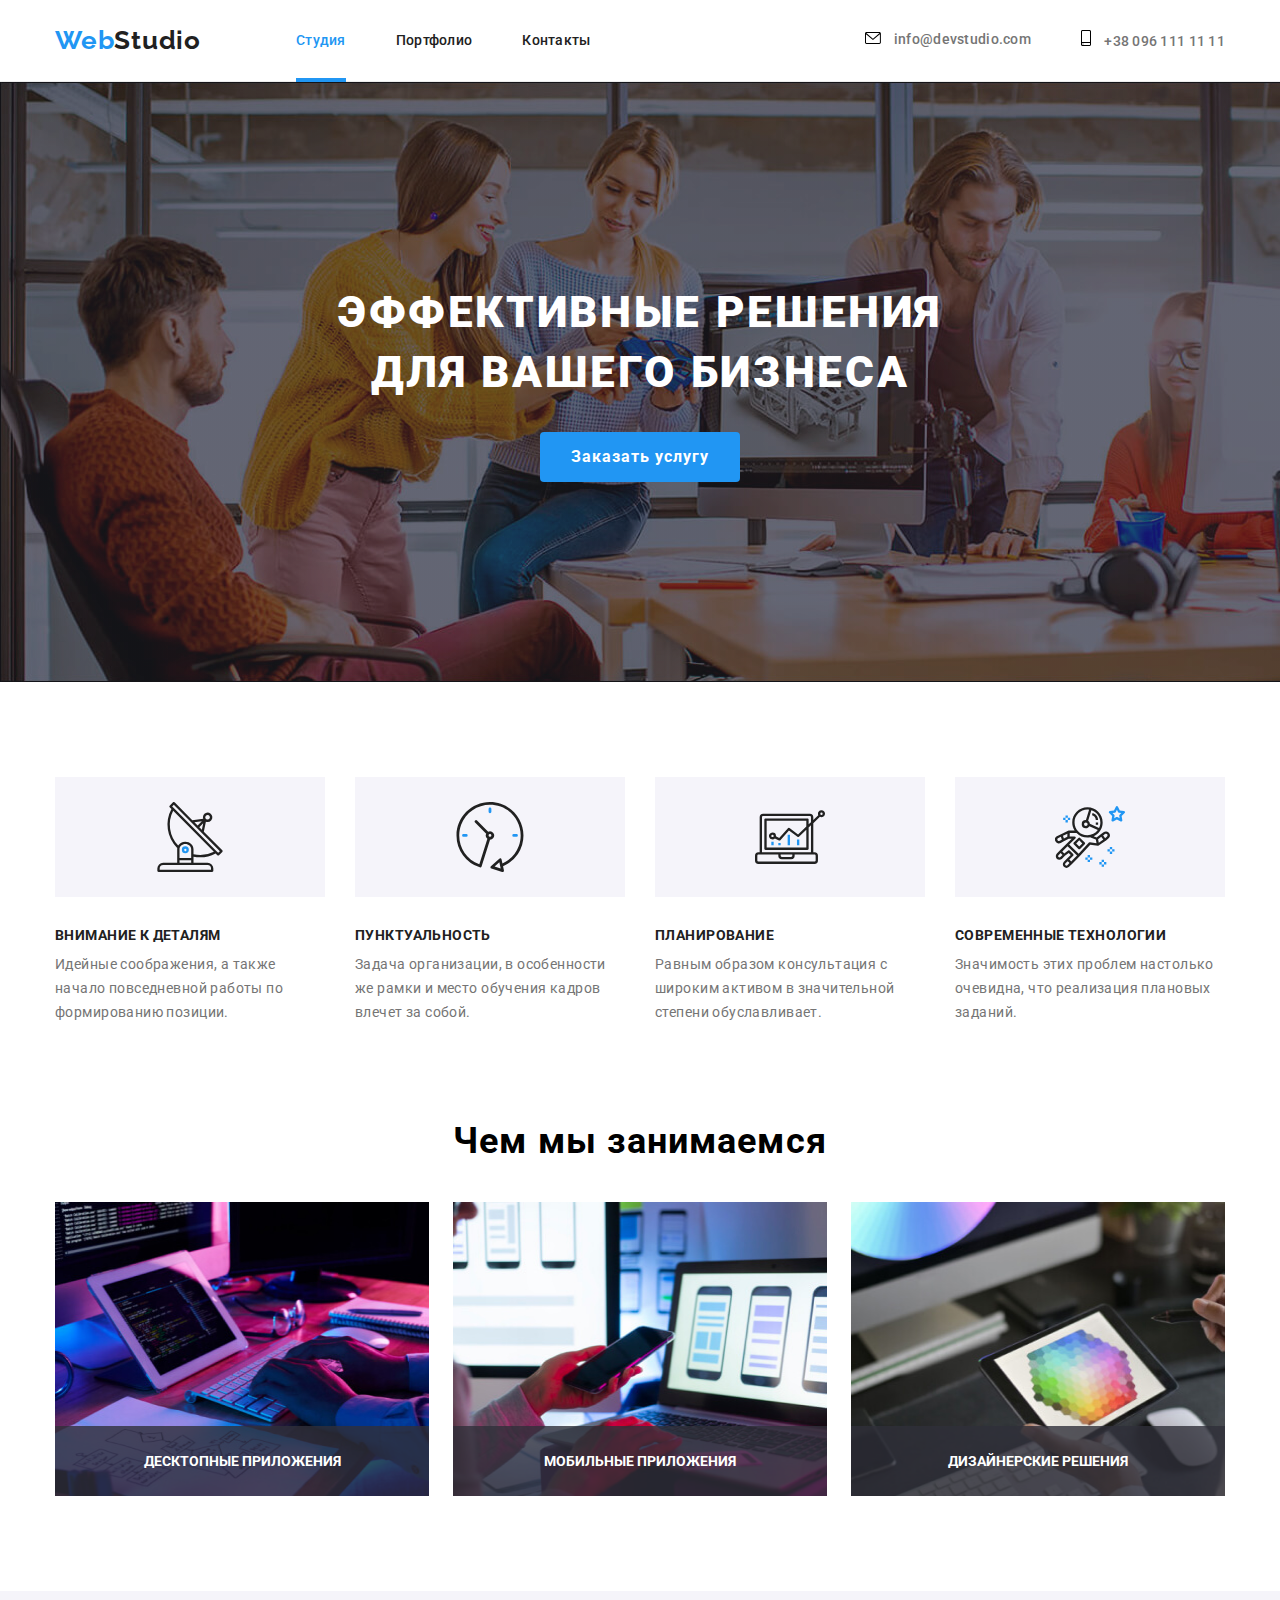
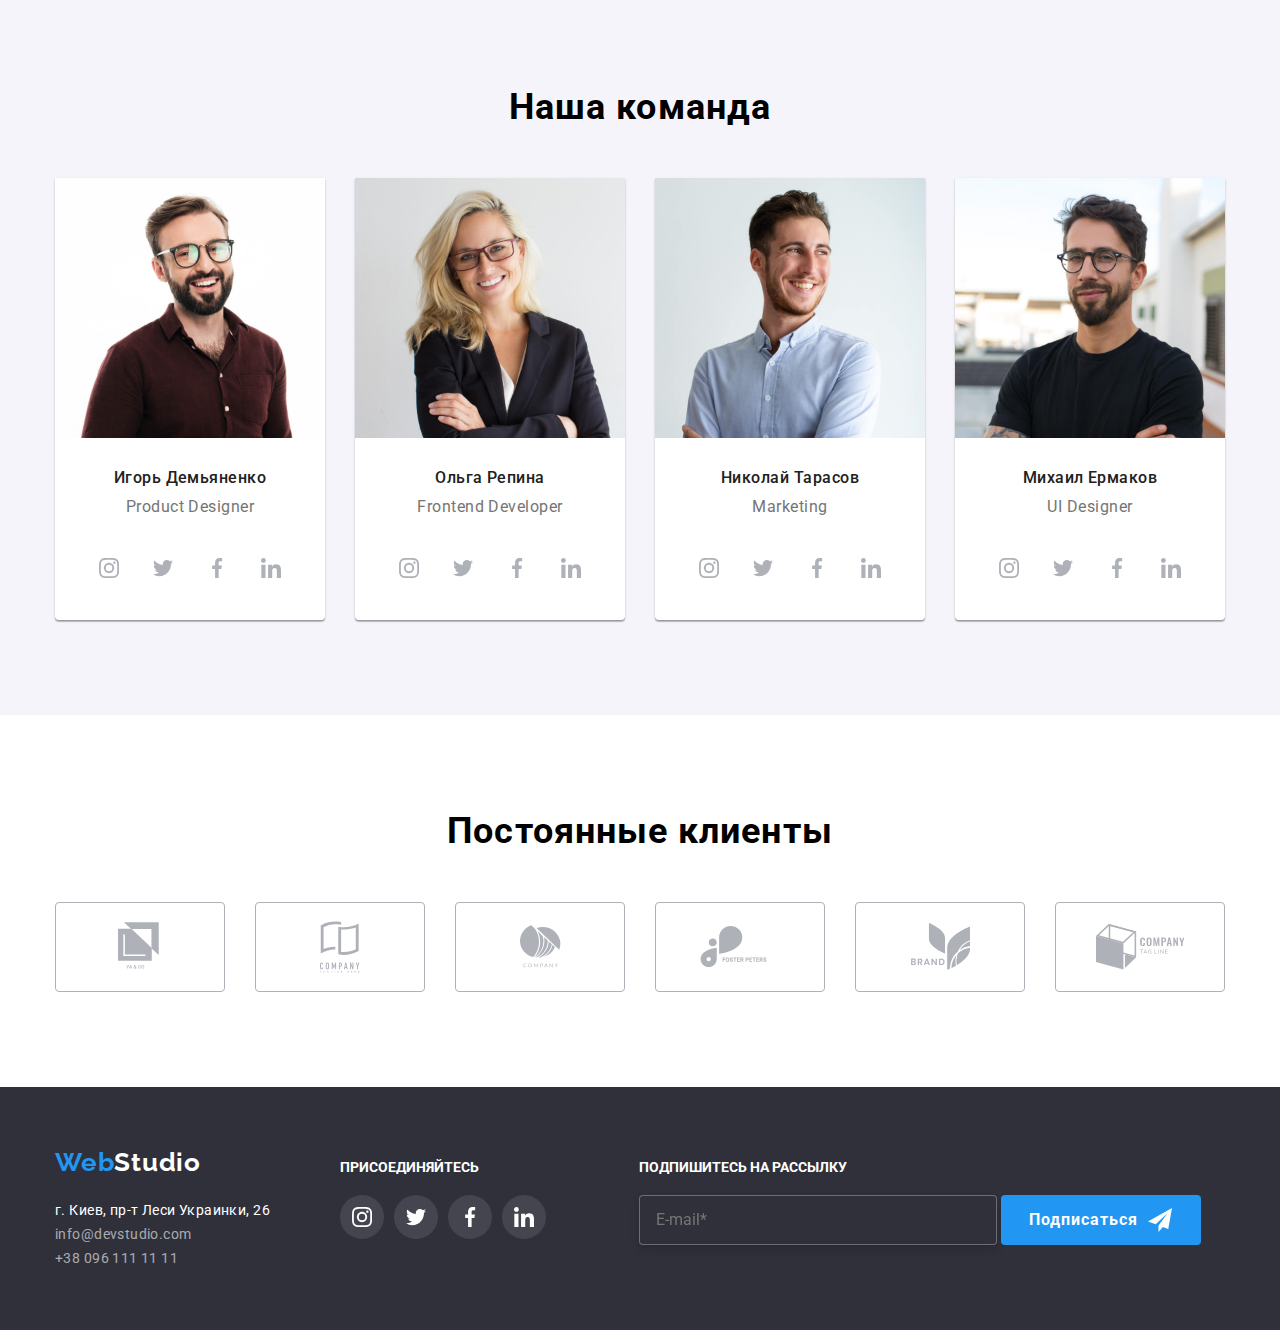
==== index.html @ bbb9973c "addes all fils" ====
<!DOCTYPE html>
<html lang="ru">
  <head>
    <meta charset="UTF-8" />
    <meta name="viewport" content="width=device-width, initial-scale=1.0" />
    <title>WebStudio</title>
    <link
      rel="stylesheet"
      href="https://cdnjs.cloudflare.com/ajax/libs/modern-normalize/1.0.0/modern-normalize.css"
    />
    <link
      href="https://fonts.googleapis.com/css2?family=Raleway:wght@700&family=Roboto:wght@400;500;700;900&display=swap"
      rel="stylesheet"
    />
    <link rel="stylesheet" href="./css/main.min.css" />
  </head>
  <body>
    <!-- HEADER -->
    <header class="header">
      <div class="container">
        <nav class="navigation">
          <a
            class="logo-link link"
            href="./index.html"
            aria-label="логотип WebStudio"
          >
            <span class="logo-accent-color">Web</span>Studio
          </a>
          <ul class="nav-list list">
            <li class="nav-list-items">
              <a class="nav-list-link indicator-page link" href="./index.html"
                >Студия</a
              >
            </li>
            <li class="nav-list-items">
              <a class="nav-list-link link" href="./portfolio.html"
                >Портфолио</a
              >
            </li>
            <li class="nav-list-items">
              <a class="nav-list-link link" href="">Контакты</a>
            </li>
          </ul>
        </nav>
        <address class="address">
          <ul class="header-address list">
            <li class="header-address-items">
              <a
                class="header-address-link link"
                href="mailto:info@devstudio.com"
              >
                <svg class="address-icon-mail">
                  <use href="./images/sprite.svg#icon-envelope"></use>
                </svg>
                info@devstudio.com</a
              >
            </li>
            <li class="header-address-items">
              <a class="header-address-link link" href="tel:+380961111111">
                <svg class="address-icon-phone">
                  <use href="./images/sprite.svg#icon-smartphone"></use>
                </svg>
                +38 096 111 11 11</a
              >
            </li>
          </ul>
        </address>
      </div>
    </header>
    <main>
      <!-- HERO -->
      <section class="hero">
        <div class="container">
          <h1 class="title-hero">Эффективные решения для вашего бизнеса</h1>
          <button class="button-hero" type="button" data-modal-open>
            Заказать услугу
          </button>
        </div>
      </section>
      <!-- OUR ADVANTAGES -->
      <section class="our-advantages">
        <div class="container">
          <h2 class="visually-hidden">Наши преимущества</h2>
          <ul class="list">
            <li class="advantages-list-item">
              <p class="advantages-list-title">Внимание к деталям</p>
              <p class="advantages-list-description">
                Идейные соображения, а также начало повседневной работы по
                формированию позиции.
              </p>
            </li>
            <li class="advantages-list-item">
              <p class="advantages-list-title">Пунктуальность</p>
              <p class="advantages-list-description">
                Задача организации, в особенности же рамки и место обучения
                кадров влечет за собой.
              </p>
            </li>
            <li class="advantages-list-item">
              <p class="advantages-list-title">Планирование</p>
              <p class="advantages-list-description">
                Равным образом консультация с широким активом в значительной
                степени обуславливает.
              </p>
            </li>
            <li class="advantages-list-item">
              <p class="advantages-list-title">Современные технологии</p>
              <p class="advantages-list-description">
                Значимость этих проблем настолько очевидна, что реализация
                плановых заданий.
              </p>
            </li>
          </ul>
        </div>
      </section>
      <!-- SERVICES -->
      <section class="services">
        <div class="container">
          <h2 class="title">Чем мы занимаемся</h2>
          <ul class="services-list">
            <li class="services-list-item list">
              <div class="services-list-img-wrapper">
                <img
                  src="./images/web-development.jpg"
                  alt="разработка программного обеспечения"
                  width="374"
                  height="294"
                />
                <div class="services-list-description-wrapper">
                  <p class="services-list-description">Десктопные приложения</p>
                </div>
              </div>
            </li>
            <li class="services-list-item list">
              <div class="services-list-img-wrapper">
                <img
                  src="./images/applikation.jpg"
                  alt="разработка приложений"
                  width="374"
                  height="294"
                />
                <div class="services-list-description-wrapper">
                  <p class="services-list-description">Мобильные приложения</p>
                </div>
              </div>
            </li>
            <li class="services-list-item list">
              <div class="services-list-img-wrapper">
                <img
                  src="./images/design.jpg"
                  alt="разработка дизайна"
                  width="374"
                  height="294"
                />
                <div class="services-list-description-wrapper">
                  <p class="services-list-description">Дизайнерские решения</p>
                </div>
              </div>
            </li>
          </ul>
        </div>
      </section>
      <!-- ABOUT US -->
      <section class="about-us">
        <div class="container">
          <h2 class="title">Наша команда</h2>
          <ul class="about-us-list">
            <li class="about-us-list-item list">
              <img
                src="./images/igor-demyanko.jpg"
                alt="Игорь Демьяненко"
                width="270"
                height="260"
              />
              <h3 class="about-us-title">Игорь Демьяненко</h3>
              <p class="about-us-description" lang="en">Product Designer</p>
              <ul class="social-list list">
                <li class="social-list-item">
                  <a class="social-list-link" href="">
                    <svg class="social-list-svg">
                      <use href="./images/sprite.svg#icon-instagram"></use>
                    </svg>
                  </a>
                </li>
                <li class="social-list-item">
                  <a class="social-list-link" href="">
                    <svg class="social-list-svg">
                      <use href="./images/sprite.svg#icon-twitter"></use>
                    </svg>
                  </a>
                </li>
                <li class="social-list-item">
                  <a class="social-list-link" href="">
                    <svg class="social-list-svg">
                      <use href="./images/sprite.svg#icon-facebook"></use>
                    </svg>
                  </a>
                </li>
                <li class="social-list-item">
                  <a class="social-list-link" href="">
                    <svg class="social-list-svg">
                      <use href="./images/sprite.svg#icon-linkedin"></use>
                    </svg>
                  </a>
                </li>
              </ul>
            </li>
            <li class="about-us-list-item list">
              <img
                src="./images/olga-repina.jpg"
                alt="Ольга Репина"
                width="270"
                height="260"
              />
              <h3 class="about-us-title">Ольга Репина</h3>
              <p class="about-us-description" lang="en">Frontend Developer</p>
              <ul class="social-list list">
                <li class="social-list-item">
                  <a class="social-list-link" href="">
                    <svg class="social-list-svg">
                      <use href="./images/sprite.svg#icon-instagram"></use>
                    </svg>
                  </a>
                </li>
                <li class="social-list-item">
                  <a class="social-list-link" href="">
                    <svg class="social-list-svg">
                      <use href="./images/sprite.svg#icon-twitter"></use>
                    </svg>
                  </a>
                </li>
                <li class="social-list-item">
                  <a class="social-list-link" href="">
                    <svg class="social-list-svg">
                      <use href="./images/sprite.svg#icon-facebook"></use>
                    </svg>
                  </a>
                </li>
                <li class="social-list-item">
                  <a class="social-list-link" href="">
                    <svg class="social-list-svg">
                      <use href="./images/sprite.svg#icon-linkedin"></use>
                    </svg>
                  </a>
                </li>
              </ul>
            </li>
            <li class="about-us-list-item list">
              <img
                src="./images/nikolay-tarasov.jpg"
                alt="Николай Тарасов"
                width="270"
                height="260"
              />
              <h3 class="about-us-title">Николай Тарасов</h3>
              <p class="about-us-description" lang="en">Marketing</p>
              <ul class="social-list list">
                <li class="social-list-item">
                  <a class="social-list-link" href="">
                    <svg class="social-list-svg">
                      <use href="./images/sprite.svg#icon-instagram"></use>
                    </svg>
                  </a>
                </li>
                <li class="social-list-item">
                  <a class="social-list-link" href="">
                    <svg class="social-list-svg">
                      <use href="./images/sprite.svg#icon-twitter"></use>
                    </svg>
                  </a>
                </li>
                <li class="social-list-item">
                  <a class="social-list-link" href="">
                    <svg class="social-list-svg">
                      <use href="./images/sprite.svg#icon-facebook"></use>
                    </svg>
                  </a>
                </li>
                <li class="social-list-item">
                  <a class="social-list-link" href="">
                    <svg class="social-list-svg">
                      <use href="./images/sprite.svg#icon-linkedin"></use>
                    </svg>
                  </a>
                </li>
              </ul>
            </li>
            <li class="about-us-list-item list">
              <img
                src="./images/mikhail-ermakov.jpg"
                alt="Михаил Ермаков"
                width="270"
                height="260"
              />
              <h3 class="about-us-title">Михаил Ермаков</h3>
              <p class="about-us-description" lang="en">UI Designer</p>
              <ul class="social-list list">
                <li class="social-list-item">
                  <a class="social-list-link" href="">
                    <svg class="social-list-svg">
                      <use href="./images/sprite.svg#icon-instagram"></use>
                    </svg>
                  </a>
                </li>
                <li class="social-list-item">
                  <a class="social-list-link" href="">
                    <svg class="social-list-svg">
                      <use href="./images/sprite.svg#icon-twitter"></use>
                    </svg>
                  </a>
                </li>
                <li class="social-list-item">
                  <a class="social-list-link" href="">
                    <svg class="social-list-svg">
                      <use href="./images/sprite.svg#icon-facebook"></use>
                    </svg>
                  </a>
                </li>
                <li class="social-list-item">
                  <a class="social-list-link" href="">
                    <svg class="social-list-svg">
                      <use href="./images/sprite.svg#icon-linkedin"></use>
                    </svg>
                  </a>
                </li>
              </ul>
            </li>
          </ul>
        </div>
      </section>
      <!-- CLIENTS -->
      <section class="clients">
        <div class="container">
          <h2 class="title">Постоянные клиенты</h2>
          <ul class="clients-list list">
            <li class="clients-list-item">
              <a class="link" href="">
                <svg width="45" height="50" class="clients-list-icon">
                  <use href="./images/sprite.svg#icon-logo-1"></use>
                </svg>
              </a>
            </li>
            <li class="clients-list-item">
              <a class="link" href="">
                <svg width="40" height="52" class="clients-list-icon">
                  <use href="./images/sprite.svg#icon-logo-2"></use>
                </svg>
              </a>
            </li>
            <li class="clients-list-item">
              <a class="link" href="">
                <svg width="41" height="53" class="clients-list-icon">
                  <use href="./images/sprite.svg#icon-logo-3"></use>
                </svg>
              </a>
            </li>
            <li class="clients-list-item">
              <a class="link" href="">
                <svg width="80" height="42" class="clients-list-icon">
                  <use href="./images/sprite.svg#icon-logo-4"></use>
                </svg>
              </a>
            </li>
            <li class="clients-list-item">
              <a class="link" href="">
                <svg width="59" height="47" class="clients-list-icon">
                  <use href="./images/sprite.svg#icon-logo-5"></use>
                  </svg>
                  </a>
            </li>
            <li class="clients-list-item">
              <a class="link" href="">
                <svg width="89" height="46" class="clients-list-icon">
                  <use href="./images/sprite.svg#icon-logo-6"></use>
                </svg>
              </a>
            </li>
          </ul>
        </div>
      </section>
    </main>
    <!-- FOOTER -->
    <footer class="footer">
      <div class="container">
        <div class="container-footer-address">
          <a
            class="logo-link link"
            href="./index.html"
            aria-label="логотип WebStudio"
          >
            <span class="logo-accent-color">Web</span
            ><span class="logo-color-footer">Studio</span>
          </a>
          <address>
            <ul class="address-list">
              <li class="address-list-item list">
                <a
                  class="address-link link address"
                  href="https://goo.gl/maps/TQZVLMnsYU85SmnA6"
                  target="_blank"
                  >г. Киев, пр-т Леси Украинки, 26</a
                >
              </li>
              <li class="address-list-item list">
                <a
                  class="address-link link contacts"
                  href="mailto:info@devstudio.com"
                  >info@devstudio.com</a
                >
              </li>
              <li class="address-list-item list">
                <a class="address-link link contacts" href="tel:+380961111111"
                  >+38 096 111 11 11</a
                >
              </li>
            </ul>
          </address>
        </div>
        <div class="container-social-link">
          <p>присоединяйтесь</p>
          <ul class="social-list list">
            <li class="social-list-item">
              <a class="social-list-link" href="">
                <svg class="social-list-svg">
                  <use href="./images/sprite.svg#icon-instagram"></use>
                </svg>
              </a>
            </li>
            <li class="social-list-item">
              <a class="social-list-link" href="">
                <svg class="social-list-svg">
                  <use href="./images/sprite.svg#icon-twitter"></use>
                </svg>
              </a>
            </li>
            <li class="social-list-item">
              <a class="social-list-link" href="">
                <svg class="social-list-svg">
                  <use href="./images/sprite.svg#icon-facebook"></use>
                </svg>
              </a>
            </li>
            <li class="social-list-item">
              <a class="social-list-link" href="">
                <svg class="social-list-svg">
                  <use href="./images/sprite.svg#icon-linkedin"></use>
                </svg>
              </a>
            </li>
          </ul>
        </div>
        <div class="subscription-container">
          <p>Подпишитесь на рассылку</p>
          <form action="#" class="form-subscription">
            <input type="email" name="user-mail" class="contact-form-input" placeholder="E-mail*" required>
            <button type="submit" class="submit-btn">
              Подписаться
                <svg class="submit-btn-svg">
                  <use href="./images/sprite.svg#icon-send"></use>
                </svg>
            </button>
          </form>
        </div>
      </div>
    </footer>

    <div class="backdrop is-hidden" data-modal>
      <div class="modal">
        <button type="button" class="close-btn" data-modal-close>
          <svg width="18" height="18" class="button-close-icon">
            <use href="./images/sprite.svg#icon-close"></use>
          </svg>
        </button>
        <h4 class="header-modal-form">
          Оставьте свои данные, мы вам перезвоним
        </h4>
        <form action="#" class="modal-form">
        
          <label class="modal-form-field">
            Имя
            <span class="modal-form-field-wrapper">
              <input type="text" name="user-name" class="modal-form-input" required>
              <svg width="18" height="18" class="modal-form-svg-icon">
                <use href="./images/sprite.svg#icon-person"></use>
              </svg>
            </span>
          </label>
        
          <label class="modal-form-field">
            Телефон
            <span class="modal-form-field-wrapper">
              <input type="tel" name="user-phone" class="modal-form-input" required>
                <svg width="18" height="18" class="modal-form-svg-icon">
                <use href="./images/sprite.svg#icon-phone"></use>
                </svg>
             </span>
          </label>
          
          <label class="modal-form-field">
            Почта
            <span class="modal-form-field-wrapper">
              <input type="email" name="user-email" class="modal-form-input" required>
                <svg width="18" height="18" class="modal-form-svg-icon">
                <use href="./images/sprite.svg#icon-mail"></use>
                </svg>
            </span>
          </label>
      
          <textarea name="user-message" class="modal-form-message" placeholder="Введите текст"></textarea>
          <span class="checkbox-container">
          <input type="checkbox" name="user-policy" value="accept-policy" id="check-policy"
            class="modal-form-policy visually-hidden">
          <label for="check-policy" class="modal-form-policy-label">
            Соглашаюсь с рассылкой и принимаю 
            <a href="" class="check-policy-link">Условия договора</a>
          </label>
          </span>

          <button type="submit" class="modal-submit-form-btn">отправить</button>
        </form>
      </div>
    </div>

    <script src="./js/modal.js"></script>
  </body>
</html>
---- css/main.min.css ----
.visually-hidden{position:absolute !important;clip:rect(1px 1px 1px 1px);clip:rect(1px, 1px, 1px, 1px);padding:0 !important;border:0 !important;height:1px !important;width:1px !important;overflow:hidden}body{font-family:"Roboto",sans-serif;font-style:normal;font-weight:400}*,*::before,*::after{margin:0;padding:0}.list{list-style:none}.link{text-decoration:none;font-style:normal}img{display:block}.container{width:1200px;padding:0 15px;margin:0 auto}.title{font-style:normal;font-weight:700;font-size:36px;line-height:1.167;text-align:center;letter-spacing:0.03em;color:#212121 1}.logo-link{margin-right:95px;font-family:"Raleway",sans-serif;font-style:normal;font-weight:700;font-size:26px;line-height:1.192;letter-spacing:0.03em;color:#212121}.logo-accent-color{color:#2196f3}.social-list{display:flex;justify-content:center}.social-list-link{display:flex;align-items:center;justify-content:center;width:44px;height:44px;border-radius:50%;transition:all 250ms cubic-bezier(0.4, 0, 0.2, 1)}.social-list-svg{width:20px;height:20px;transition:all 250ms cubic-bezier(0.4, 0, 0.2, 1)}.social-list-link:hover,.social-list-link:focus{background-color:#2196f3}.social-list-link:hover .social-list-svg,.social-list-link:focus .social-list-svg{fill:#ffffff}.social-list-item:not(:last-child){margin-right:10px}.social-list-link{background-color:#ffffff;transition:all 250ms cubic-bezier(0.4, 0, 0.2, 1)}.social-list-svg{fill:#afb1b8;transition:all 250ms cubic-bezier(0.4, 0, 0.2, 1)}.container-social-link .social-list-link{background-color:rgba(255,255,255,0.1);transition:all 250ms cubic-bezier(0.4, 0, 0.2, 1)}.container-social-link .social-list-svg{fill:#ffffff;transition:all 250ms cubic-bezier(0.4, 0, 0.2, 1)}.container-social-link .social-list-link:hover,.container-social-link .social-list-link:focus{background-color:#2196f3}.button-hero{display:block;margin-left:auto;margin-right:auto;min-width:200px;height:50px;border-radius:4px;border:0px solid #2196f3;font-weight:700;font-size:16px;line-height:1.875;text-align:center;letter-spacing:0.06em;color:#fff;background-color:#2196f3;cursor:pointer}.backdrop{position:fixed;top:0;left:0;width:100%;height:100%;background-color:rgba(0,0,0,0.2);transition:all 500ms cubic-bezier(0.4, 0, 0.2, 1)}.backdrop.is-hidden{opacity:0;visibility:hidden;pointer-events:none;transition:all 500ms cubic-bezier(0.4, 0, 0.2, 1) 500ms}.backdrop.is-hidden .modal{transform:translate(-50%, -50%) scale(0);transition:all 500ms cubic-bezier(0.4, 0, 0.2, 1) 0ms}.button-close-icon{fill:#000000}.close-btn{position:absolute;top:8px;right:8px;padding-top:6px;padding-left:6px;padding-right:6px;border-radius:50%;border:1px solid rgba(0,0,0,0.1);background:#ffffff;cursor:pointer}.checkbox-container{padding-left:14px;margin-bottom:30px}.modal{position:absolute;top:50%;left:50%;transform:translate(-50%, -50%) scale(1);padding:40px;width:528px;height:581px;background-color:#fff;border:0px none rgba(255,255,255,0.1);transition:all 500ms cubic-bezier(0.4, 0, 0.2, 1) 500ms}.modal-form{display:flex;flex-direction:column}.modal-form-field{margin-bottom:10px;font-family:"Roboto",sans-serif;font-size:12px;line-height:14px;letter-spacing:1.167;color:#757575}.modal-form-field-wrapper{display:block;position:relative;margin-top:4px}.modal-form-input,.modal-form-message{transition:fill 250ms cubic-bezier(0.4, 0, 0.2, 1)}.modal-form-input:focus,.modal-form-message:focus{outline:none;border:1px solid #2196f3}.modal-form-input:focus+.modal-form-svg-icon{fill:#2196f3}.modal-form-input{display:block;width:100%;height:40px;border:1px solid rgba(33,33,33,0.2);border-radius:4px;padding-left:42px}.modal-form-message{height:120px;border:1px solid rgba(33,33,33,0.2);border-radius:4px;resize:none;margin-bottom:20px;padding:12px 16px;font-family:"Roboto",sans-serif;font-size:12px;line-height:14px;letter-spacing:1.167;color:#757575}.modal-form-svg-icon{position:absolute;top:50%;left:12px;transform:translateY(-50%)}.modal-form-policy-label{font-size:14px;color:#757575}.modal-form-policy-label::before{display:inline-block;content:'';width:16px;height:15px;background-repeat:no-repeat;background-position:center;background-image:url("../images/vector.svg")}.modal-form-policy:checked+.modal-form-policy-label::before{display:inline-block;content:'';width:16px;height:15px;background-repeat:no-repeat;background-position:center;background-image:url("../images/icon-check.svg")}.modal-submit-form-btn{margin-left:auto;margin-right:auto;width:200px;height:50px;border-radius:4px;border:0px;font-weight:700;font-size:16px;text-align:center;color:#fff;background-color:#2196f3;cursor:pointer}.check-policy-link{color:#2196f3}.header{border-bottom:1px solid #ececec;padding:25px 0}.header .container{display:flex;align-items:center}.header-address{display:flex}.header .container .address{margin-left:auto}.header-address-link{font-weight:500;font-size:14px;line-height:1.143;letter-spacing:0.02em;color:#757575;transition:color 250ms cubic-bezier(0.4, 0, 0.2, 1)}.header-address-items:not(:last-child){margin-right:50px}.header-address-link:hover,.header-address-link:active,.header-address-link:focus{color:#2196f3}.header-address-link:hover,.header-address-link:active,.header-address-link:focus .address-icon-mail,.header-address-link:focus .address-icon-phone{fill:#2196f3}.navigation{display:flex;align-items:center}.nav-list{display:flex}.nav-list-link{font-weight:500;font-size:14px;line-height:1.143;letter-spacing:0.02em;color:#212121;transition:color 250ms cubic-bezier(0.4, 0, 0.2, 1)}.nav-list-items:not(:last-child){margin-right:50px}.nav-list-link:hover,.nav-list-link:active,.nav-list-link:focus{color:#2196f3}.indicator-page{color:#2196f3;position:relative}.indicator-page::after{position:absolute;display:block;content:'';min-width:100%;height:4px;background-color:#2196f3;margin-top:28px}.address-icon-mail{margin-right:10px;width:16px;height:12px;color:#757575;transition:color 250ms cubic-bezier(0.4, 0, 0.2, 1)}.address-icon-phone{margin-right:10px;width:10px;height:16px;color:#757575;transition:color 250ms cubic-bezier(0.4, 0, 0.2, 1)}.footer{padding-top:60px;padding-bottom:60px;background-color:#2f303a}.footer .container .logo-link{margin-right:0}.footer .container{display:flex}.address{color:#fff}.address-list{margin-top:20px}.address-list-item{font-size:14px;line-height:24px;letter-spacing:0.03em}.contacts{color:rgba(255,255,255,0.6)}.logo-color-footer{color:#fff}.container-social-link{margin-left:70px}.container-social-link p,.subscription-container p{margin-bottom:20px;margin-top:12px;font-weight:700;font-size:14px;line-height:16px;letter-spacing:1.143;text-transform:uppercase;color:#fff}.subscription-container{margin-left:93px}.contact-form-input{width:358px;height:50px;padding-left:16px;color:#fff;border:1px solid rgba(255,255,255,0.3);background-color:#2f303a;box-sizing:border-box;filter:drop-shadow(0px 4px 4px rgba(0,0,0,0.15));border-radius:4px}.submit-btn{position:relative;width:200px;height:50px;border-radius:4px;border:0px solid #2196f3;font-weight:700;font-size:16px;line-height:1.875;text-align:left;padding-left:28px;letter-spacing:0.06em;color:#fff;background-color:#2196f3;cursor:pointer}.submit-btn-svg{position:absolute;top:50%;transform:translateY(-50%);margin-left:10px;fill:#ffffff;width:24px;height:24px}.hero{padding-top:200px;padding-bottom:200px;background-image:linear-gradient(rgba(47,48,58,0.4), rgba(47,48,58,0.4)),url("../images/background-hero.jpg")}.title-hero{max-width:700px;margin-right:auto;margin-left:auto;margin-bottom:30px;font-weight:900;font-size:44px;line-height:1.364;text-align:center;letter-spacing:0.06em;text-transform:uppercase;color:#fff}.our-advantages{padding:95px 0}.our-advantages .container .list{display:flex}.advantages-list-item{max-width:270px}.advantages-list-item:not(:last-child){margin-right:30px}.advantages-list-item:first-child::before{display:block;content:'';width:270px;height:120px;background-color:#f5f4fa;margin-right:20px;background-image:url("../images/antenna.svg");background-repeat:no-repeat;background-position:center}.advantages-list-item:nth-child(2)::before{display:block;content:'';width:270px;height:120px;background-color:#f5f4fa;margin-right:20px;background-image:url("../images/clock.svg");background-repeat:no-repeat;background-position:center}.advantages-list-item:nth-child(3)::before{display:block;content:'';width:270px;height:120px;background-color:#f5f4fa;margin-right:20px;background-image:url("../images/diagram.svg");background-repeat:no-repeat;background-position:center}.advantages-list-item:last-child::before{display:block;content:'';width:270px;height:120px;background-color:#f5f4fa;margin-right:20px;background-image:url("../images/astronaut.svg");background-repeat:no-repeat;background-position:center}.advantages-list-title{margin-top:30px;margin-bottom:10px;font-weight:700;font-size:14px;line-height:1.143;letter-spacing:0.03em;text-transform:uppercase;color:#212121}.advantages-list-description{font-size:14px;line-height:1.714;letter-spacing:0.03em;color:#757575}.services{padding-bottom:95px}.services .container .title{margin-bottom:40px}.services-list{display:flex;justify-content:space-between}.services-list-img-wrapper{position:relative}.services-list-description-wrapper{position:absolute;bottom:0;left:0;width:374px;height:70px;background-color:rgba(47,48,58,0.8)}.services-list-description{padding:27px 0;font-weight:700;font-size:14px;line-height:16px;text-align:center;letter-spacing:1.143;text-transform:uppercase;color:#fff}.about-us{background-color:#f5f4fa;padding:95px 0}.about-us .container .title{margin-bottom:50px}.about-us-list{display:flex;justify-content:space-between}.about-us-title{margin-top:30px;margin-bottom:10px;font-weight:500;font-size:16px;line-height:1.188;text-align:center;letter-spacing:0.03em;color:#212121}.about-us-description{margin-bottom:30px;font-size:16px;line-height:1.188;text-align:center;letter-spacing:0.03em;color:#757575}.about-us-list-item{padding-bottom:30px;background-color:#ffffff;box-shadow:0px 1px 3px rgba(0,0,0,0.12),0px 1px 1px rgba(0,0,0,0.14),0px 2px 1px rgba(0,0,0,0.2);border-radius:0px 0px 4px 4px}.clients{padding-top:95px;padding-bottom:95px}.clients-list{margin-top:50px;display:flex;justify-content:space-between}.clients-list-item{display:flex;align-items:center;justify-content:center}.clients-list-item .link{display:flex;align-items:center;justify-content:center;width:170px;height:90px;border:1px solid #afb1b8;box-sizing:border-box;border-radius:4px;transition:all 250ms cubic-bezier(0.4, 0, 0.2, 1)}.clients-list-icon{fill:#afb1b8;transition:fill 250ms cubic-bezier(0.4, 0, 0.2, 1)}.clients-list-item:hover .link{border:1px solid #2196f3}.clients-list-item:hover .clients-list-icon{fill:#2196f3}.clients-list-item .link:focus .clients-list-icon{fill:#2196f3}.clients-list-item:focus .link{border:1px solid #2196f3}
/*# sourceMappingURL=main.min.css.map */
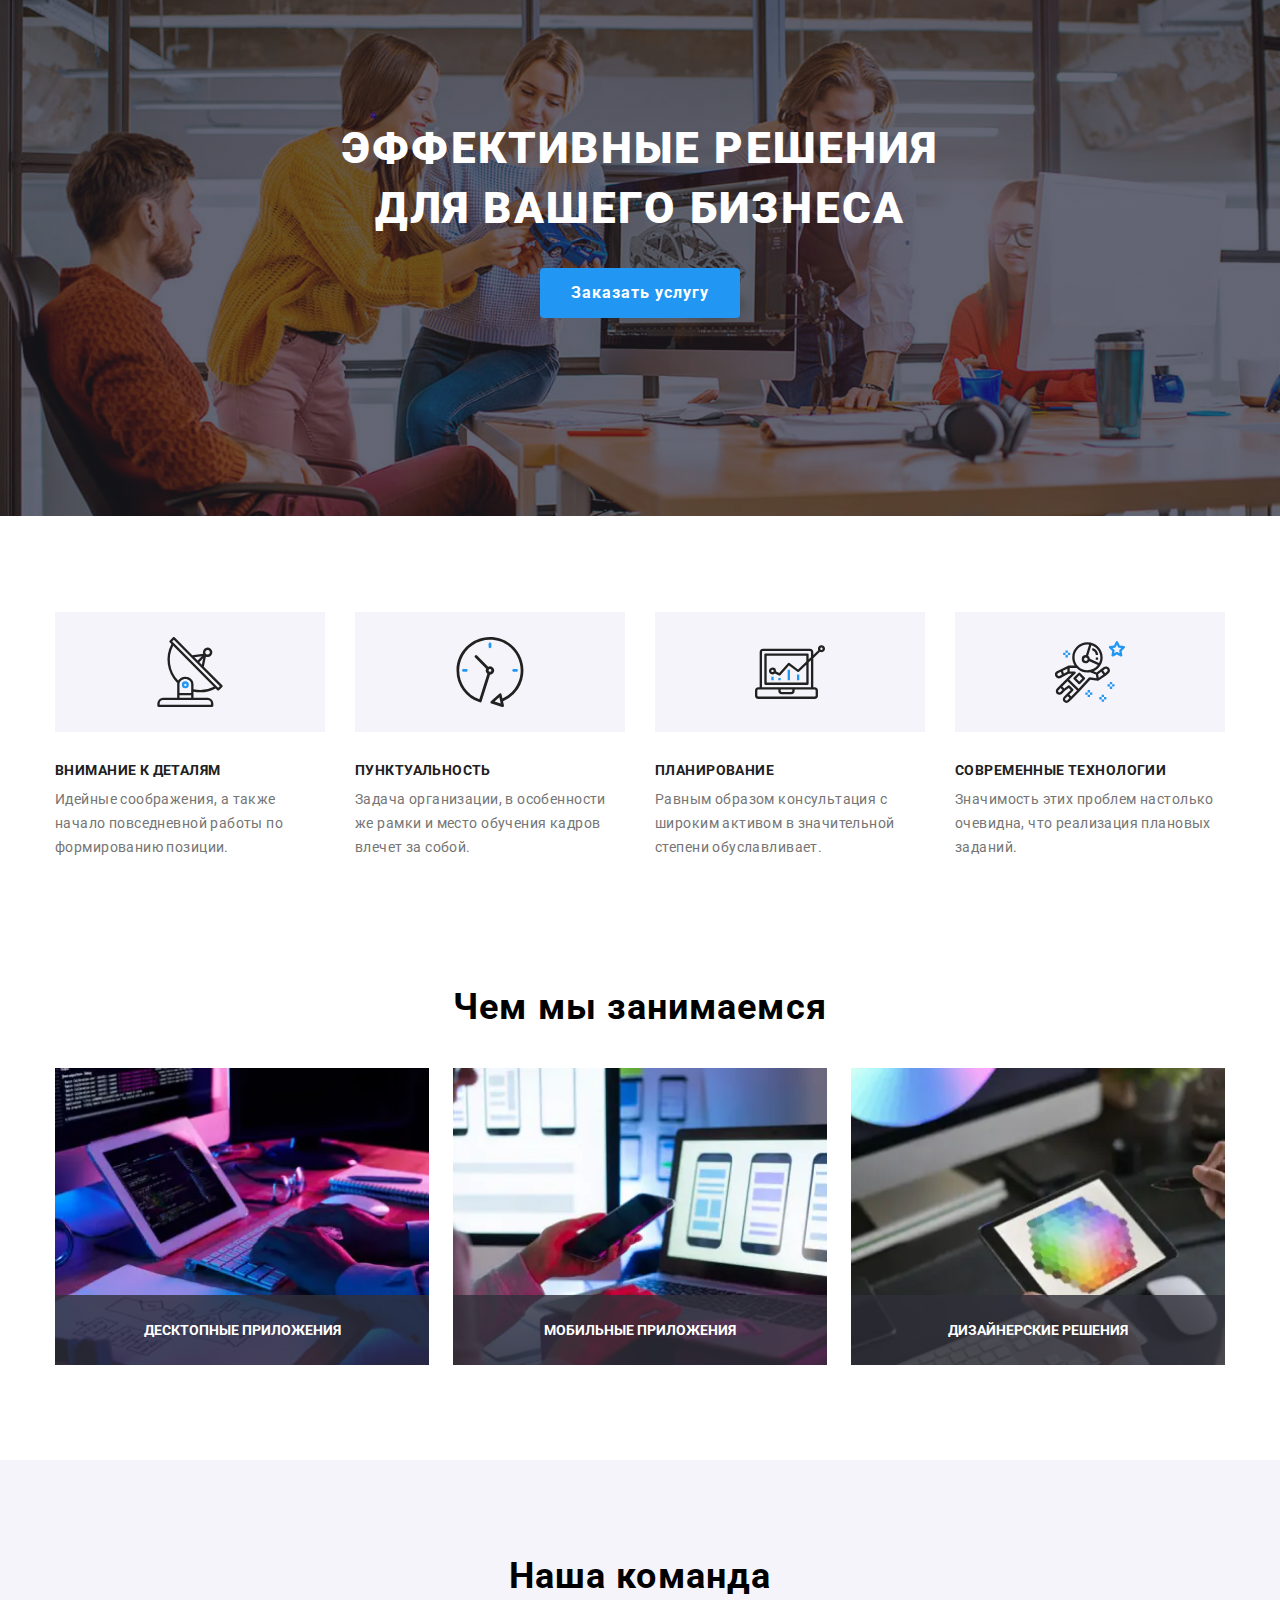
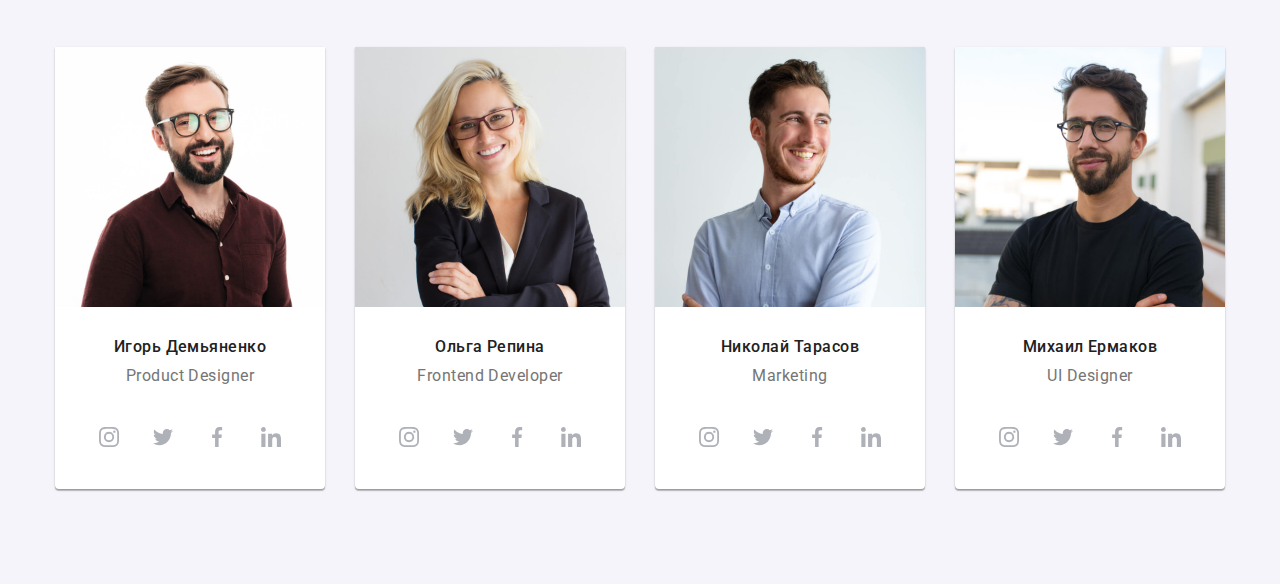
==== commit 0be54859: "addes media" ====
--- a/index.html
+++ b/index.html
@@ -16,7 +16,7 @@
   </head>
   <body>
     <!-- HEADER -->
-    <header class="header">
+    <!-- <header class="header">
       <div class="container">
         <nav class="navigation">
           <a
@@ -66,12 +66,12 @@
           </ul>
         </address>
       </div>
-    </header>
+    </header> -->
     <main>
       <!-- HERO -->
       <section class="hero">
         <div class="container">
-          <h1 class="title-hero">Эффективные решения для вашего бизнеса</h1>
+          <h1 class="hero-title">Эффективные решения для вашего бизнеса</h1>
           <button class="button-hero" type="button" data-modal-open>
             Заказать услугу
           </button>
@@ -120,12 +120,12 @@
           <ul class="services-list">
             <li class="services-list-item list">
               <div class="services-list-img-wrapper">
-                <img
-                  src="./images/web-development.jpg"
-                  alt="разработка программного обеспечения"
-                  width="374"
-                  height="294"
-                />
+                <picture>
+                  <source srcset="./images/web-development.webp 1x, ./images/web-development@2x.webp 2x" media="(min-width: 1200px)"
+                    type="image/webp">
+                  <source srcset="./images/web-development.jpg 1x, ./images/web-development@2x.jpg 2x" media="(min-width: 1200px)">
+                <img src="./images/web-development.jpg" alt="разработка программного обеспечения" width="374" />
+                </picture>
                 <div class="services-list-description-wrapper">
                   <p class="services-list-description">Десктопные приложения</p>
                 </div>
@@ -133,12 +133,12 @@
             </li>
             <li class="services-list-item list">
               <div class="services-list-img-wrapper">
-                <img
-                  src="./images/applikation.jpg"
-                  alt="разработка приложений"
-                  width="374"
-                  height="294"
-                />
+                <picture>
+                  <source srcset="./images/applikation.webp 1x, ./images/applikation@2x.webp 2x"
+                    media="(min-width: 1200px)" type="image/webp"> 
+                  <source srcset="./images/applikation.jpg 1x, ./images/applikation@2x.jpg 2x" media="(min-width: 1200px)">
+                  <img src="./images/applikation.jpg" alt="разработка приложений" width="374" />
+                </picture>
                 <div class="services-list-description-wrapper">
                   <p class="services-list-description">Мобильные приложения</p>
                 </div>
@@ -146,12 +146,12 @@
             </li>
             <li class="services-list-item list">
               <div class="services-list-img-wrapper">
-                <img
-                  src="./images/design.jpg"
-                  alt="разработка дизайна"
-                  width="374"
-                  height="294"
-                />
+                <picture>
+                  <source srcset="./images/design.webp 1x, ./images/design@2x.webp 2x" media="(min-width: 1200px)"
+                    type="image/webp">
+                  <source srcset="./images/design.jpg 1x, ./images/design@2x.jpg 2x" media="(min-width: 1200px)">
+                  <img src="./images/design.jpg" alt="разработка дизайна" width="374" />
+                </picture>
                 <div class="services-list-description-wrapper">
                   <p class="services-list-description">Дизайнерские решения</p>
                 </div>
@@ -329,7 +329,7 @@
         </div>
       </section>
       <!-- CLIENTS -->
-      <section class="clients">
+      <!-- <section class="clients">
         <div class="container">
           <h2 class="title">Постоянные клиенты</h2>
           <ul class="clients-list list">
@@ -377,10 +377,10 @@
             </li>
           </ul>
         </div>
-      </section>
+      </section> -->
     </main>
     <!-- FOOTER -->
-    <footer class="footer">
+    <!-- <footer class="footer">
       <div class="container">
         <div class="container-footer-address">
           <a
@@ -519,7 +519,7 @@
           <button type="submit" class="modal-submit-form-btn">отправить</button>
         </form>
       </div>
-    </div>
+    </div> -->
 
     <script src="./js/modal.js"></script>
   </body>
--- a/css/main.min.css
+++ b/css/main.min.css
@@ -1,2 +1,2 @@
-.visually-hidden{position:absolute !important;clip:rect(1px 1px 1px 1px);clip:rect(1px, 1px, 1px, 1px);padding:0 !important;border:0 !important;height:1px !important;width:1px !important;overflow:hidden}body{font-family:"Roboto",sans-serif;font-style:normal;font-weight:400}*,*::before,*::after{margin:0;padding:0}.list{list-style:none}.link{text-decoration:none;font-style:normal}img{display:block}.container{width:1200px;padding:0 15px;margin:0 auto}.title{font-style:normal;font-weight:700;font-size:36px;line-height:1.167;text-align:center;letter-spacing:0.03em;color:#212121 1}.logo-link{margin-right:95px;font-family:"Raleway",sans-serif;font-style:normal;font-weight:700;font-size:26px;line-height:1.192;letter-spacing:0.03em;color:#212121}.logo-accent-color{color:#2196f3}.social-list{display:flex;justify-content:center}.social-list-link{display:flex;align-items:center;justify-content:center;width:44px;height:44px;border-radius:50%;transition:all 250ms cubic-bezier(0.4, 0, 0.2, 1)}.social-list-svg{width:20px;height:20px;transition:all 250ms cubic-bezier(0.4, 0, 0.2, 1)}.social-list-link:hover,.social-list-link:focus{background-color:#2196f3}.social-list-link:hover .social-list-svg,.social-list-link:focus .social-list-svg{fill:#ffffff}.social-list-item:not(:last-child){margin-right:10px}.social-list-link{background-color:#ffffff;transition:all 250ms cubic-bezier(0.4, 0, 0.2, 1)}.social-list-svg{fill:#afb1b8;transition:all 250ms cubic-bezier(0.4, 0, 0.2, 1)}.container-social-link .social-list-link{background-color:rgba(255,255,255,0.1);transition:all 250ms cubic-bezier(0.4, 0, 0.2, 1)}.container-social-link .social-list-svg{fill:#ffffff;transition:all 250ms cubic-bezier(0.4, 0, 0.2, 1)}.container-social-link .social-list-link:hover,.container-social-link .social-list-link:focus{background-color:#2196f3}.button-hero{display:block;margin-left:auto;margin-right:auto;min-width:200px;height:50px;border-radius:4px;border:0px solid #2196f3;font-weight:700;font-size:16px;line-height:1.875;text-align:center;letter-spacing:0.06em;color:#fff;background-color:#2196f3;cursor:pointer}.backdrop{position:fixed;top:0;left:0;width:100%;height:100%;background-color:rgba(0,0,0,0.2);transition:all 500ms cubic-bezier(0.4, 0, 0.2, 1)}.backdrop.is-hidden{opacity:0;visibility:hidden;pointer-events:none;transition:all 500ms cubic-bezier(0.4, 0, 0.2, 1) 500ms}.backdrop.is-hidden .modal{transform:translate(-50%, -50%) scale(0);transition:all 500ms cubic-bezier(0.4, 0, 0.2, 1) 0ms}.button-close-icon{fill:#000000}.close-btn{position:absolute;top:8px;right:8px;padding-top:6px;padding-left:6px;padding-right:6px;border-radius:50%;border:1px solid rgba(0,0,0,0.1);background:#ffffff;cursor:pointer}.checkbox-container{padding-left:14px;margin-bottom:30px}.modal{position:absolute;top:50%;left:50%;transform:translate(-50%, -50%) scale(1);padding:40px;width:528px;height:581px;background-color:#fff;border:0px none rgba(255,255,255,0.1);transition:all 500ms cubic-bezier(0.4, 0, 0.2, 1) 500ms}.modal-form{display:flex;flex-direction:column}.modal-form-field{margin-bottom:10px;font-family:"Roboto",sans-serif;font-size:12px;line-height:14px;letter-spacing:1.167;color:#757575}.modal-form-field-wrapper{display:block;position:relative;margin-top:4px}.modal-form-input,.modal-form-message{transition:fill 250ms cubic-bezier(0.4, 0, 0.2, 1)}.modal-form-input:focus,.modal-form-message:focus{outline:none;border:1px solid #2196f3}.modal-form-input:focus+.modal-form-svg-icon{fill:#2196f3}.modal-form-input{display:block;width:100%;height:40px;border:1px solid rgba(33,33,33,0.2);border-radius:4px;padding-left:42px}.modal-form-message{height:120px;border:1px solid rgba(33,33,33,0.2);border-radius:4px;resize:none;margin-bottom:20px;padding:12px 16px;font-family:"Roboto",sans-serif;font-size:12px;line-height:14px;letter-spacing:1.167;color:#757575}.modal-form-svg-icon{position:absolute;top:50%;left:12px;transform:translateY(-50%)}.modal-form-policy-label{font-size:14px;color:#757575}.modal-form-policy-label::before{display:inline-block;content:'';width:16px;height:15px;background-repeat:no-repeat;background-position:center;background-image:url("../images/vector.svg")}.modal-form-policy:checked+.modal-form-policy-label::before{display:inline-block;content:'';width:16px;height:15px;background-repeat:no-repeat;background-position:center;background-image:url("../images/icon-check.svg")}.modal-submit-form-btn{margin-left:auto;margin-right:auto;width:200px;height:50px;border-radius:4px;border:0px;font-weight:700;font-size:16px;text-align:center;color:#fff;background-color:#2196f3;cursor:pointer}.check-policy-link{color:#2196f3}.header{border-bottom:1px solid #ececec;padding:25px 0}.header .container{display:flex;align-items:center}.header-address{display:flex}.header .container .address{margin-left:auto}.header-address-link{font-weight:500;font-size:14px;line-height:1.143;letter-spacing:0.02em;color:#757575;transition:color 250ms cubic-bezier(0.4, 0, 0.2, 1)}.header-address-items:not(:last-child){margin-right:50px}.header-address-link:hover,.header-address-link:active,.header-address-link:focus{color:#2196f3}.header-address-link:hover,.header-address-link:active,.header-address-link:focus .address-icon-mail,.header-address-link:focus .address-icon-phone{fill:#2196f3}.navigation{display:flex;align-items:center}.nav-list{display:flex}.nav-list-link{font-weight:500;font-size:14px;line-height:1.143;letter-spacing:0.02em;color:#212121;transition:color 250ms cubic-bezier(0.4, 0, 0.2, 1)}.nav-list-items:not(:last-child){margin-right:50px}.nav-list-link:hover,.nav-list-link:active,.nav-list-link:focus{color:#2196f3}.indicator-page{color:#2196f3;position:relative}.indicator-page::after{position:absolute;display:block;content:'';min-width:100%;height:4px;background-color:#2196f3;margin-top:28px}.address-icon-mail{margin-right:10px;width:16px;height:12px;color:#757575;transition:color 250ms cubic-bezier(0.4, 0, 0.2, 1)}.address-icon-phone{margin-right:10px;width:10px;height:16px;color:#757575;transition:color 250ms cubic-bezier(0.4, 0, 0.2, 1)}.footer{padding-top:60px;padding-bottom:60px;background-color:#2f303a}.footer .container .logo-link{margin-right:0}.footer .container{display:flex}.address{color:#fff}.address-list{margin-top:20px}.address-list-item{font-size:14px;line-height:24px;letter-spacing:0.03em}.contacts{color:rgba(255,255,255,0.6)}.logo-color-footer{color:#fff}.container-social-link{margin-left:70px}.container-social-link p,.subscription-container p{margin-bottom:20px;margin-top:12px;font-weight:700;font-size:14px;line-height:16px;letter-spacing:1.143;text-transform:uppercase;color:#fff}.subscription-container{margin-left:93px}.contact-form-input{width:358px;height:50px;padding-left:16px;color:#fff;border:1px solid rgba(255,255,255,0.3);background-color:#2f303a;box-sizing:border-box;filter:drop-shadow(0px 4px 4px rgba(0,0,0,0.15));border-radius:4px}.submit-btn{position:relative;width:200px;height:50px;border-radius:4px;border:0px solid #2196f3;font-weight:700;font-size:16px;line-height:1.875;text-align:left;padding-left:28px;letter-spacing:0.06em;color:#fff;background-color:#2196f3;cursor:pointer}.submit-btn-svg{position:absolute;top:50%;transform:translateY(-50%);margin-left:10px;fill:#ffffff;width:24px;height:24px}.hero{padding-top:200px;padding-bottom:200px;background-image:linear-gradient(rgba(47,48,58,0.4), rgba(47,48,58,0.4)),url("../images/background-hero.jpg")}.title-hero{max-width:700px;margin-right:auto;margin-left:auto;margin-bottom:30px;font-weight:900;font-size:44px;line-height:1.364;text-align:center;letter-spacing:0.06em;text-transform:uppercase;color:#fff}.our-advantages{padding:95px 0}.our-advantages .container .list{display:flex}.advantages-list-item{max-width:270px}.advantages-list-item:not(:last-child){margin-right:30px}.advantages-list-item:first-child::before{display:block;content:'';width:270px;height:120px;background-color:#f5f4fa;margin-right:20px;background-image:url("../images/antenna.svg");background-repeat:no-repeat;background-position:center}.advantages-list-item:nth-child(2)::before{display:block;content:'';width:270px;height:120px;background-color:#f5f4fa;margin-right:20px;background-image:url("../images/clock.svg");background-repeat:no-repeat;background-position:center}.advantages-list-item:nth-child(3)::before{display:block;content:'';width:270px;height:120px;background-color:#f5f4fa;margin-right:20px;background-image:url("../images/diagram.svg");background-repeat:no-repeat;background-position:center}.advantages-list-item:last-child::before{display:block;content:'';width:270px;height:120px;background-color:#f5f4fa;margin-right:20px;background-image:url("../images/astronaut.svg");background-repeat:no-repeat;background-position:center}.advantages-list-title{margin-top:30px;margin-bottom:10px;font-weight:700;font-size:14px;line-height:1.143;letter-spacing:0.03em;text-transform:uppercase;color:#212121}.advantages-list-description{font-size:14px;line-height:1.714;letter-spacing:0.03em;color:#757575}.services{padding-bottom:95px}.services .container .title{margin-bottom:40px}.services-list{display:flex;justify-content:space-between}.services-list-img-wrapper{position:relative}.services-list-description-wrapper{position:absolute;bottom:0;left:0;width:374px;height:70px;background-color:rgba(47,48,58,0.8)}.services-list-description{padding:27px 0;font-weight:700;font-size:14px;line-height:16px;text-align:center;letter-spacing:1.143;text-transform:uppercase;color:#fff}.about-us{background-color:#f5f4fa;padding:95px 0}.about-us .container .title{margin-bottom:50px}.about-us-list{display:flex;justify-content:space-between}.about-us-title{margin-top:30px;margin-bottom:10px;font-weight:500;font-size:16px;line-height:1.188;text-align:center;letter-spacing:0.03em;color:#212121}.about-us-description{margin-bottom:30px;font-size:16px;line-height:1.188;text-align:center;letter-spacing:0.03em;color:#757575}.about-us-list-item{padding-bottom:30px;background-color:#ffffff;box-shadow:0px 1px 3px rgba(0,0,0,0.12),0px 1px 1px rgba(0,0,0,0.14),0px 2px 1px rgba(0,0,0,0.2);border-radius:0px 0px 4px 4px}.clients{padding-top:95px;padding-bottom:95px}.clients-list{margin-top:50px;display:flex;justify-content:space-between}.clients-list-item{display:flex;align-items:center;justify-content:center}.clients-list-item .link{display:flex;align-items:center;justify-content:center;width:170px;height:90px;border:1px solid #afb1b8;box-sizing:border-box;border-radius:4px;transition:all 250ms cubic-bezier(0.4, 0, 0.2, 1)}.clients-list-icon{fill:#afb1b8;transition:fill 250ms cubic-bezier(0.4, 0, 0.2, 1)}.clients-list-item:hover .link{border:1px solid #2196f3}.clients-list-item:hover .clients-list-icon{fill:#2196f3}.clients-list-item .link:focus .clients-list-icon{fill:#2196f3}.clients-list-item:focus .link{border:1px solid #2196f3}
+.visually-hidden{position:absolute !important;clip:rect(1px 1px 1px 1px);clip:rect(1px, 1px, 1px, 1px);padding:0 !important;border:0 !important;height:1px !important;width:1px !important;overflow:hidden}body{font-family:"Roboto",sans-serif;font-style:normal;font-weight:400}*,*::before,*::after{margin:0;padding:0}.list{list-style:none}.link{text-decoration:none;font-style:normal}img{display:block}.container{padding:0 15px}@media screen and (min-width: 480px){.container{width:480px;margin:0 auto}}@media screen and (min-width: 768px){.container{width:768px}.footer .container .footer-tablet-conteiner{display:flex}.our-advantages .container .list{display:flex;flex-wrap:wrap}.our-advantages .container .list:nth-child(2n){margin-right:-30px}.about-us .container .about-us-list{display:flex;flex-wrap:wrap}}@media screen and (min-width: 1200px){.container{width:1200px}.footer .container{display:flex}.our-advantages .container .list:last-child{margin-right:-30px}.about-us .container .about-us-list{display:flex;justify-content:space-between}}.title{font-style:normal;font-weight:700;font-size:36px;line-height:1.167;text-align:center;letter-spacing:0.03em;color:#212121 1}.logo-link{margin-right:95px;font-family:"Raleway",sans-serif;font-style:normal;font-weight:700;font-size:26px;line-height:1.192;letter-spacing:0.03em;color:#212121}.logo-accent-color{color:#2196f3}.social-list{display:flex;justify-content:center}.social-list-link{display:flex;align-items:center;justify-content:center;width:44px;height:44px;border-radius:50%;transition:all 250ms cubic-bezier(0.4, 0, 0.2, 1)}.social-list-svg{width:20px;height:20px;transition:all 250ms cubic-bezier(0.4, 0, 0.2, 1)}.social-list-link:hover,.social-list-link:focus{background-color:#2196f3}.social-list-link:hover .social-list-svg,.social-list-link:focus .social-list-svg{fill:#ffffff}.social-list-item:not(:last-child){margin-right:10px}.social-list-link{background-color:#ffffff;transition:all 250ms cubic-bezier(0.4, 0, 0.2, 1)}.social-list-svg{fill:#afb1b8;transition:all 250ms cubic-bezier(0.4, 0, 0.2, 1)}.container-social-link .social-list-link{background-color:rgba(255,255,255,0.1);transition:all 250ms cubic-bezier(0.4, 0, 0.2, 1)}.container-social-link .social-list-svg{fill:#ffffff;transition:all 250ms cubic-bezier(0.4, 0, 0.2, 1)}.container-social-link .social-list-link:hover,.container-social-link .social-list-link:focus{background-color:#2196f3}.button-hero{display:block;margin-left:auto;margin-right:auto;min-width:200px;height:50px;border-radius:4px;border:0px solid #2196f3;font-weight:700;font-size:16px;line-height:1.875;text-align:center;letter-spacing:0.06em;color:#fff;background-color:#2196f3;cursor:pointer}.backdrop{position:fixed;top:0;left:0;width:100%;height:100%;background-color:rgba(0,0,0,0.2);transition:all 500ms cubic-bezier(0.4, 0, 0.2, 1)}.backdrop.is-hidden{opacity:0;visibility:hidden;pointer-events:none;transition:all 500ms cubic-bezier(0.4, 0, 0.2, 1) 500ms}.backdrop.is-hidden .modal{transform:translate(-50%, -50%) scale(0);transition:all 500ms cubic-bezier(0.4, 0, 0.2, 1) 0ms}.button-close-icon{fill:#000000}.close-btn{position:absolute;top:8px;right:8px;padding-top:6px;padding-left:6px;padding-right:6px;border-radius:50%;border:1px solid rgba(0,0,0,0.1);background:#ffffff;cursor:pointer}.checkbox-container{padding-left:14px;margin-bottom:30px}.modal{position:absolute;top:50%;left:50%;transform:translate(-50%, -50%) scale(1);padding:40px;width:528px;height:581px;background-color:#fff;border:0px none rgba(255,255,255,0.1);transition:all 500ms cubic-bezier(0.4, 0, 0.2, 1) 500ms}.modal-form{display:flex;flex-direction:column}.modal-form-field{margin-bottom:10px;font-family:"Roboto",sans-serif;font-size:12px;line-height:14px;letter-spacing:1.167;color:#757575}.modal-form-field-wrapper{display:block;position:relative;margin-top:4px}.modal-form-input,.modal-form-message{transition:fill 250ms cubic-bezier(0.4, 0, 0.2, 1)}.modal-form-input:focus,.modal-form-message:focus{outline:none;border:1px solid #2196f3}.modal-form-input:focus+.modal-form-svg-icon{fill:#2196f3}.modal-form-input{display:block;width:100%;height:40px;border:1px solid rgba(33,33,33,0.2);border-radius:4px;padding-left:42px}.modal-form-message{height:120px;border:1px solid rgba(33,33,33,0.2);border-radius:4px;resize:none;margin-bottom:20px;padding:12px 16px;font-family:"Roboto",sans-serif;font-size:12px;line-height:14px;letter-spacing:1.167;color:#757575}.modal-form-svg-icon{position:absolute;top:50%;left:12px;transform:translateY(-50%)}.modal-form-policy-label{font-size:14px;color:#757575}.modal-form-policy-label::before{display:inline-block;content:'';width:16px;height:15px;background-repeat:no-repeat;background-position:center;background-image:url("../images/vector.svg")}.modal-form-policy:checked+.modal-form-policy-label::before{display:inline-block;content:'';width:16px;height:15px;background-repeat:no-repeat;background-position:center;background-image:url("../images/icon-check.svg")}.modal-submit-form-btn{margin-left:auto;margin-right:auto;width:200px;height:50px;border-radius:4px;border:0px;font-weight:700;font-size:16px;text-align:center;color:#fff;background-color:#2196f3;cursor:pointer}.check-policy-link{color:#2196f3}.header{border-bottom:1px solid #ececec;padding:25px 0}.header .container{display:flex;align-items:center}.header-address{display:flex}.header .container .address{margin-left:auto}.header-address-link{font-weight:500;font-size:14px;line-height:1.143;letter-spacing:0.02em;color:#757575;transition:color 250ms cubic-bezier(0.4, 0, 0.2, 1)}.header-address-items:not(:last-child){margin-right:50px}.header-address-link:hover,.header-address-link:active,.header-address-link:focus{color:#2196f3}.header-address-link:hover,.header-address-link:active,.header-address-link:focus .address-icon-mail,.header-address-link:focus .address-icon-phone{fill:#2196f3}.navigation{display:flex;align-items:center}.nav-list{display:flex}.nav-list-link{font-weight:500;font-size:14px;line-height:1.143;letter-spacing:0.02em;color:#212121;transition:color 250ms cubic-bezier(0.4, 0, 0.2, 1)}.nav-list-items:not(:last-child){margin-right:50px}.nav-list-link:hover,.nav-list-link:active,.nav-list-link:focus{color:#2196f3}.indicator-page{color:#2196f3;position:relative}.indicator-page::after{position:absolute;display:block;content:'';min-width:100%;height:4px;background-color:#2196f3;margin-top:28px}.address-icon-mail{margin-right:10px;width:16px;height:12px;color:#757575;transition:color 250ms cubic-bezier(0.4, 0, 0.2, 1)}.address-icon-phone{margin-right:10px;width:10px;height:16px;color:#757575;transition:color 250ms cubic-bezier(0.4, 0, 0.2, 1)}.footer{padding-top:60px;padding-bottom:60px;background-color:#2f303a}.footer .container .logo-link{margin-right:0}.footer .container{display:flex}.address{color:#fff}.address-list{margin-top:20px}.address-list-item{font-size:14px;line-height:24px;letter-spacing:0.03em}.contacts{color:rgba(255,255,255,0.6)}.logo-color-footer{color:#fff}.container-social-link{margin-left:70px}.container-social-link p,.subscription-container p{margin-bottom:20px;margin-top:12px;font-weight:700;font-size:14px;line-height:16px;letter-spacing:1.143;text-transform:uppercase;color:#fff}.subscription-container{margin-left:93px}.contact-form-input{width:358px;height:50px;padding-left:16px;color:#fff;border:1px solid rgba(255,255,255,0.3);background-color:#2f303a;box-sizing:border-box;filter:drop-shadow(0px 4px 4px rgba(0,0,0,0.15));border-radius:4px}.submit-btn{position:relative;width:200px;height:50px;border-radius:4px;border:0px solid #2196f3;font-weight:700;font-size:16px;line-height:1.875;text-align:left;padding-left:28px;letter-spacing:0.06em;color:#fff;background-color:#2196f3;cursor:pointer}.submit-btn-svg{position:absolute;top:50%;transform:translateY(-50%);margin-left:10px;fill:#ffffff;width:24px;height:24px}.hero{padding-top:118px;padding-bottom:198px;background-image:linear-gradient(rgba(47,48,58,0.4), rgba(47,48,58,0.4)),url("../images/bg-phone.jpg");background-repeat:no-repeat;background-size:cover}.hero-title{margin-right:auto;margin-left:auto;margin-bottom:30px;font-weight:900;font-size:26px;line-height:1.615;letter-spacing:0.05em;text-align:center;text-transform:uppercase;color:#fff}@media screen and (min-device-pixel-ratio: 2) and (min-width: 320px), screen and (min-resolution: 192dpi) and (min-width: 320px), screen and (min-resolution: 2dppx) and (min-width: 320px){.hero{background-image:linear-gradient(rgba(25,28,38,0.2), rgba(25,28,38,0.2)),url("../images/bg-phone@2x.jpg")}}@media screen and (min-width: 390px){.hero-title{width:360px}}@media screen and (min-width: 768px){.hero{background-image:linear-gradient(rgba(47,48,58,0.4), rgba(47,48,58,0.4)),url("../images/bg-tablet.jpg")}}@media screen and (min-device-pixel-ratio: 2) and (min-width: 768px), screen and (min-resolution: 192dpi) and (min-width: 768px), screen and (min-resolution: 2dppx) and (min-width: 768px){.hero{background-image:linear-gradient(rgba(25,28,38,0.2), rgba(25,28,38,0.2)),url("../images/bg-tablet@2x.jpg")}}@media screen and (min-width: 1200px){.hero{background-image:linear-gradient(rgba(47,48,58,0.4), rgba(47,48,58,0.4)),url("../images/bg.jpg")}.hero-title{width:696px;font-size:44px;line-height:1.364}}@media screen and (min-device-pixel-ratio: 2) and (min-width: 1200px), screen and (min-resolution: 192dpi) and (min-width: 1200px), screen and (min-resolution: 2dppx) and (min-width: 1200px){.hero{background-image:linear-gradient(rgba(25,28,38,0.2), rgba(25,28,38,0.2)),url("../images/bg@2x.jpg")}}.our-advantages{padding:60px 0}.advantages-list-item{width:100%}.advantages-list-item:not(:last-child){margin-bottom:30px}.advantages-list-item:first-child::before{display:block;content:'';width:100%;height:120px;background-color:#f5f4fa;background-image:url("../images/antenna.svg");background-repeat:no-repeat;background-position:center}.advantages-list-item:nth-child(2)::before{display:block;content:'';width:100%;height:120px;background-color:#f5f4fa;background-image:url("../images/clock.svg");background-repeat:no-repeat;background-position:center}.advantages-list-item:nth-child(3)::before{display:block;content:'';width:100%;height:120px;background-color:#f5f4fa;background-image:url("../images/diagram.svg");background-repeat:no-repeat;background-position:center}.advantages-list-item:last-child::before{display:block;content:'';width:100%;height:120px;background-color:#f5f4fa;background-image:url("../images/astronaut.svg");background-repeat:no-repeat;background-position:center}.advantages-list-title{padding-top:30px;padding-bottom:10px;text-align:center;font-weight:700;font-size:14px;line-height:1.143;letter-spacing:0.03em;text-transform:uppercase;color:#212121}.advantages-list-description{font-size:14px;line-height:1.714;letter-spacing:0.03em;color:#757575}@media screen and (min-width: 768px){.advantages-list-item{width:calc((100% - 4 * 15px) / 2)}.advantages-list-item:nth-child(2n+1){margin-right:30px}.advantages-list-title{text-align:left}}@media screen and (min-width: 1200px){.advantages-list-item{width:calc((100% - 8 * 15px) / 4)}.advantages-list-item:not(:last-child){margin-right:30px}.our-advantages{padding:96px 0}}.services{display:none}@media screen and (min-width: 1200px){.services{display:block;padding-bottom:95px}.services .container .title{margin-bottom:40px}.services-list{display:flex;justify-content:space-between}.services-list-img-wrapper{position:relative}.services-list-description-wrapper{position:absolute;bottom:0;left:0;width:374px;height:70px;background-color:rgba(47,48,58,0.8)}.services-list-description{padding:27px 0;font-weight:700;font-size:14px;line-height:16px;text-align:center;letter-spacing:1.143;text-transform:uppercase;color:#fff}}.about-us{background-color:#f5f4fa;padding:95px 0}.about-us .container .title{margin-bottom:50px}.about-us-title{margin-top:30px;margin-bottom:10px;font-weight:500;font-size:16px;line-height:1.188;text-align:center;letter-spacing:0.03em;color:#212121}.about-us-description{margin-bottom:30px;font-size:16px;line-height:1.188;text-align:center;letter-spacing:0.03em;color:#757575}.about-us-list-item{padding-bottom:30px;background-color:#ffffff;box-shadow:0px 1px 3px rgba(0,0,0,0.12),0px 1px 1px rgba(0,0,0,0.14),0px 2px 1px rgba(0,0,0,0.2);border-radius:0px 0px 4px 4px}.clients{padding-top:95px;padding-bottom:95px}.clients-list{margin-top:50px;display:flex;justify-content:space-between}.clients-list-item{display:flex;align-items:center;justify-content:center}.clients-list-item .link{display:flex;align-items:center;justify-content:center;width:170px;height:90px;border:1px solid #afb1b8;box-sizing:border-box;border-radius:4px;transition:all 250ms cubic-bezier(0.4, 0, 0.2, 1)}.clients-list-icon{fill:#afb1b8;transition:fill 250ms cubic-bezier(0.4, 0, 0.2, 1)}.clients-list-item:hover .link{border:1px solid #2196f3}.clients-list-item:hover .clients-list-icon{fill:#2196f3}.clients-list-item .link:focus .clients-list-icon{fill:#2196f3}.clients-list-item:focus .link{border:1px solid #2196f3}
 /*# sourceMappingURL=main.min.css.map */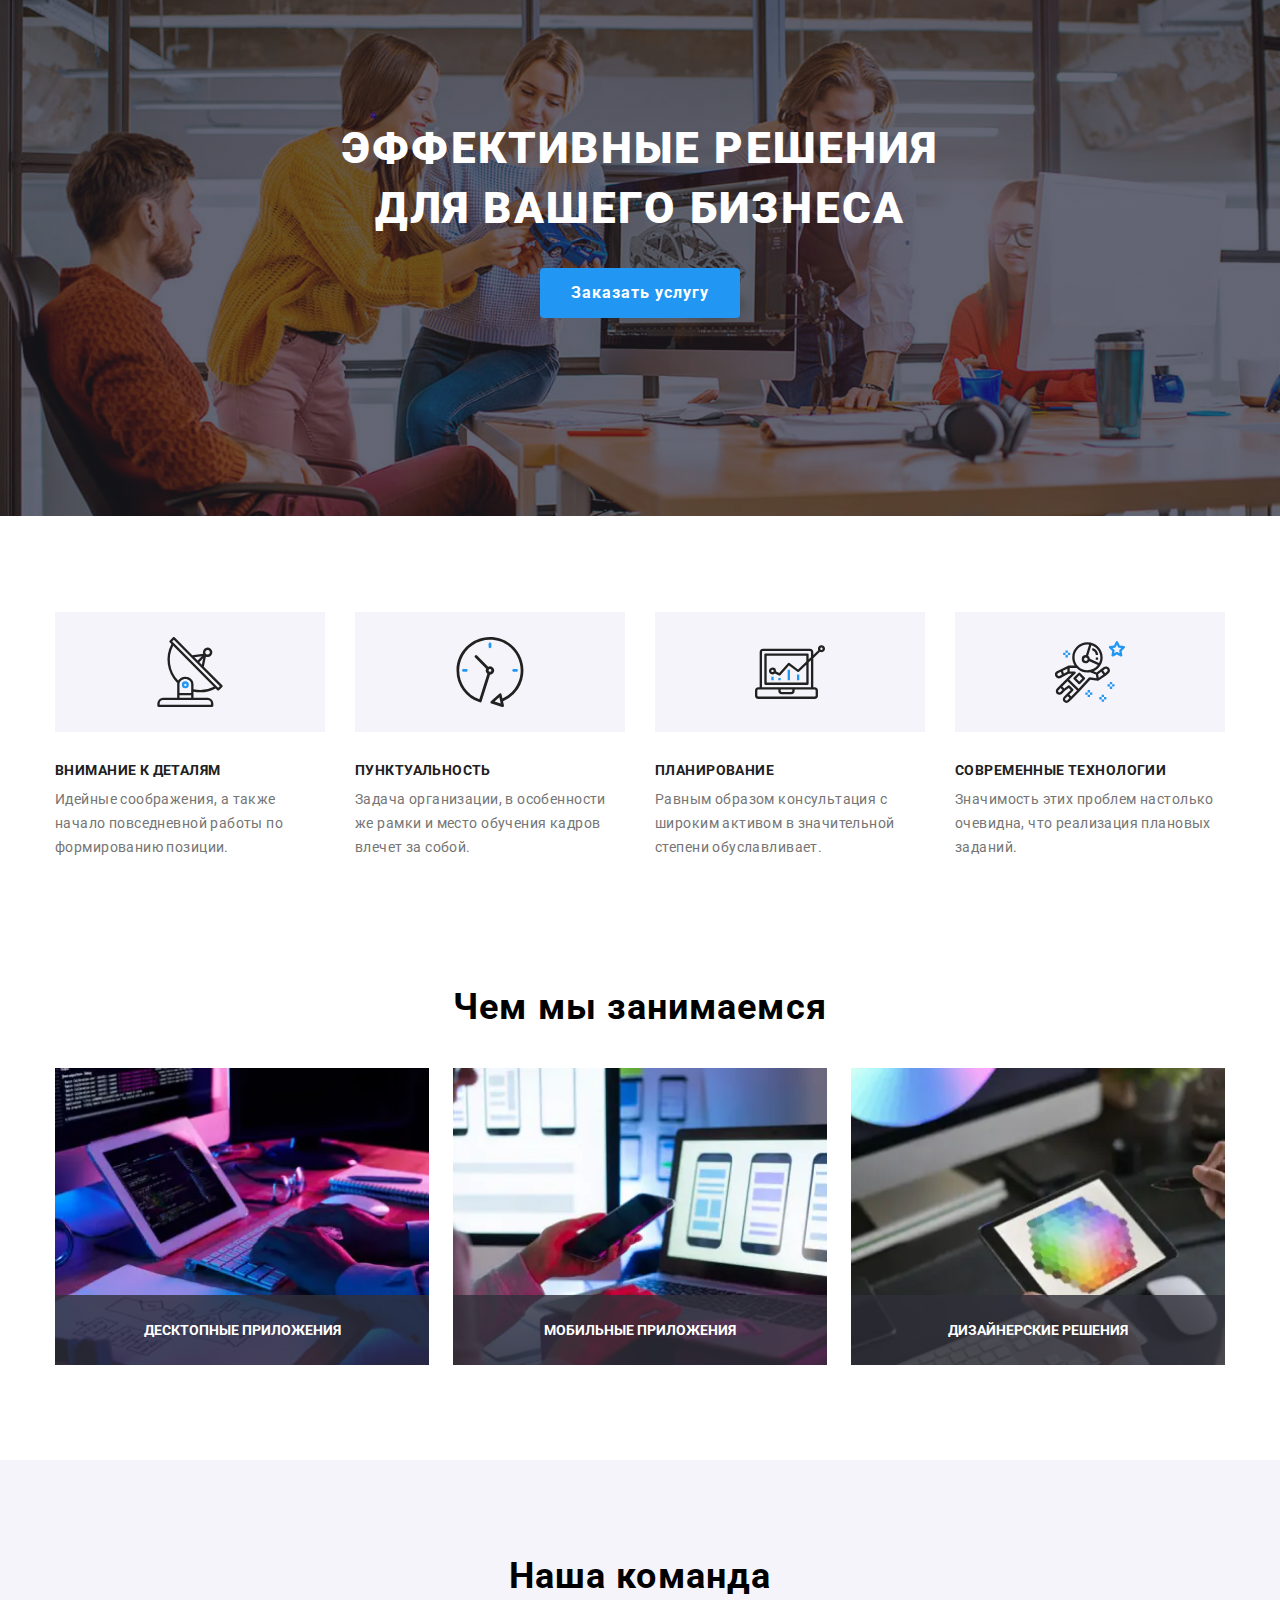
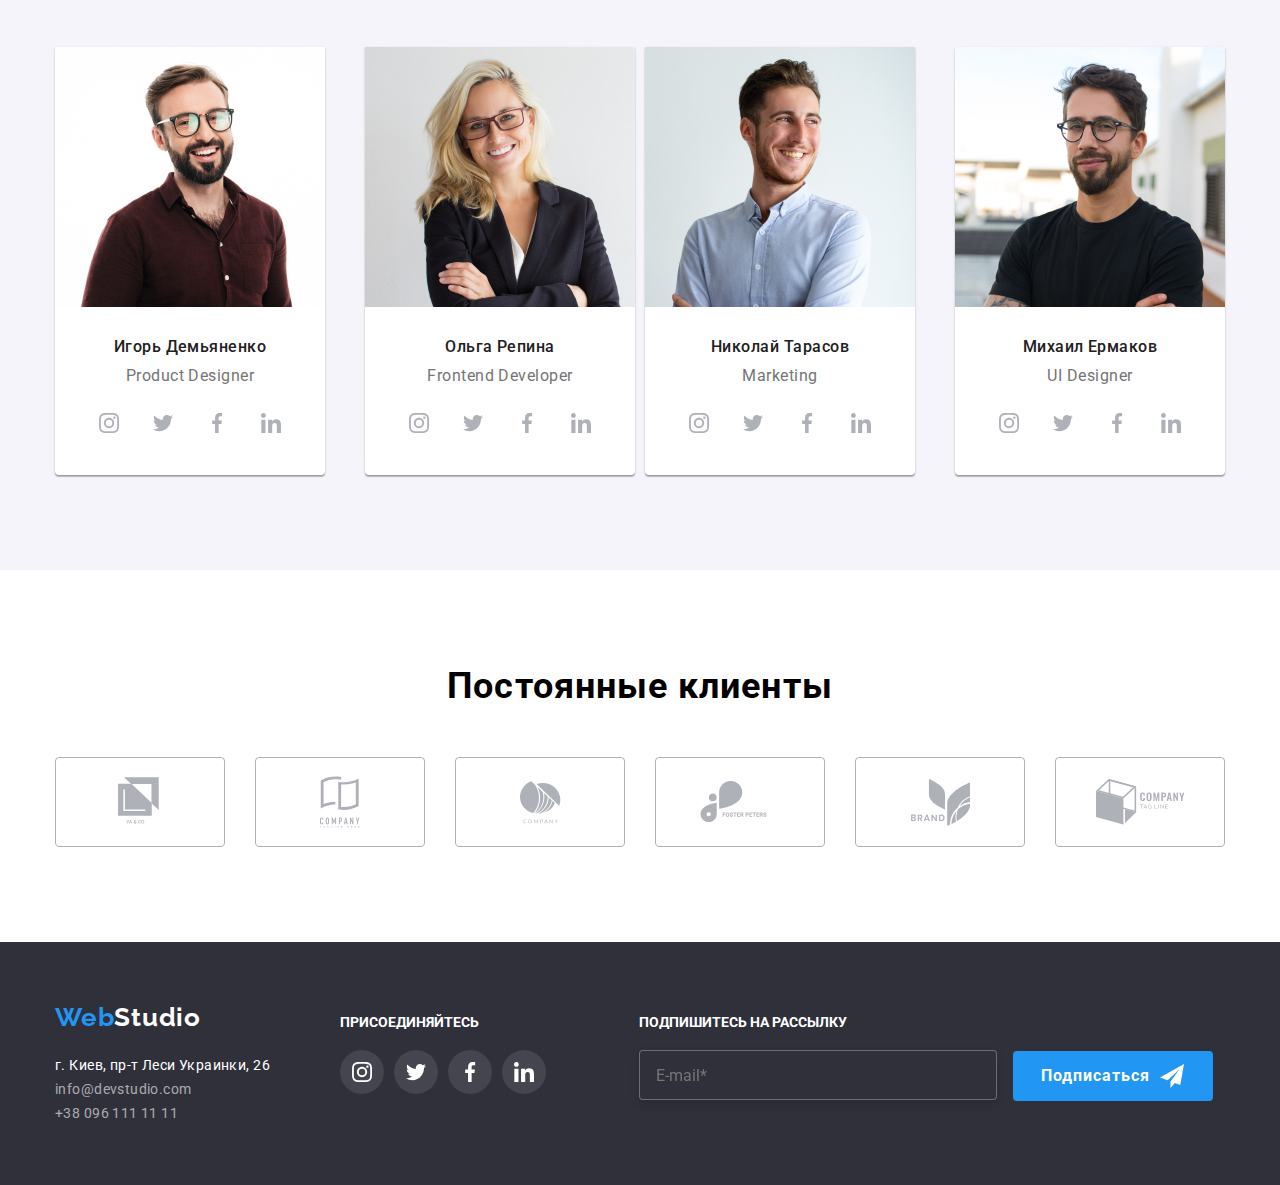
==== commit 4d64f941: "addes new media for index pages" ====
--- a/index.html
+++ b/index.html
@@ -166,12 +166,15 @@
           <h2 class="title">Наша команда</h2>
           <ul class="about-us-list">
             <li class="about-us-list-item list">
-              <img
-                src="./images/igor-demyanko.jpg"
-                alt="Игорь Демьяненко"
-                width="270"
-                height="260"
-              />
+              <picture>
+                  <source srcset="./images/igor-demyanko.jpg 1x, ./images/igor-demyanko@2x.jpg 2x" 
+                   media="(min-width: 1200px)">
+                  <source srcset="./images/igor-demyanko-tablet.jpg 1x, ./images/igor-demyanko-tablet@2x.jpg 2x"
+                    media="(min-width: 768px)">
+                  <source srcset="./images/igor-demyanko-phone.jpg 1x, ./images/igor-demyanko-phone@2x.jpg 2x"
+                    media="(min-width: 320px)">
+                  <img src="./images/igor-demyanko.jpg" alt="Игорь Демьяненко" />
+              </picture>
               <h3 class="about-us-title">Игорь Демьяненко</h3>
               <p class="about-us-description" lang="en">Product Designer</p>
               <ul class="social-list list">
@@ -206,12 +209,15 @@
               </ul>
             </li>
             <li class="about-us-list-item list">
-              <img
-                src="./images/olga-repina.jpg"
-                alt="Ольга Репина"
-                width="270"
-                height="260"
-              />
+              <picture>
+                <source srcset="./images/olga-repina.jpg 1x, ./images/olga-repina@2x.jpg 2x" 
+                  media="(min-width: 1200px)">
+                <source srcset="./images/olga-repina-tablet.jpg 1x, ./images/olga-repina-tablet@2x.jpg 2x"
+                  media="(min-width: 768px)">
+                <source srcset="./images/olga-repina-phone.jpg 1x, ./images/olga-repina-phone@2x.jpg 2x"
+                  media="(min-width: 320px)">
+                <img src="./images/olga-repina.jpg" alt="Ольга Репина" />
+              </picture>
               <h3 class="about-us-title">Ольга Репина</h3>
               <p class="about-us-description" lang="en">Frontend Developer</p>
               <ul class="social-list list">
@@ -246,12 +252,12 @@
               </ul>
             </li>
             <li class="about-us-list-item list">
-              <img
-                src="./images/nikolay-tarasov.jpg"
-                alt="Николай Тарасов"
-                width="270"
-                height="260"
-              />
+              <picture>
+                <source srcset="./images/nikolay-tarasov.jpg 1x, ./images/nikolay-tarasov@2x.jpg 2x" media="(min-width: 1200px)">
+                <source srcset="./images/nikolay-tarasov-tablet.jpg 1x, ./images/nikolay-tarasov-tablet@2x.jpg 2x" media="(min-width: 768px)">
+                <source srcset="./images/nikolay-tarasov-phone.jpg 1x, ./images/nikolay-tarasov-phone@2x.jpg 2x" media="(min-width: 320px)">
+                <img src="./images/nikolay-tarasov.jpg" alt="Николай Тарасов" />
+              </picture>
               <h3 class="about-us-title">Николай Тарасов</h3>
               <p class="about-us-description" lang="en">Marketing</p>
               <ul class="social-list list">
@@ -286,12 +292,14 @@
               </ul>
             </li>
             <li class="about-us-list-item list">
-              <img
-                src="./images/mikhail-ermakov.jpg"
-                alt="Михаил Ермаков"
-                width="270"
-                height="260"
-              />
+              <picture>
+                <source srcset="./images/mikhail-ermakov.jpg 1x, ./images/mikhail-ermakov@2x.jpg 2x" media="(min-width: 1200px)">
+                <source srcset="./images/mikhail-ermakov-tablet.jpg 1x, ./images/mikhail-ermakov-tablet@2x.jpg 2x"
+                  media="(min-width: 768px)">
+                <source srcset="./images/mikhail-ermakov-phone.jpg 1x, ./images/mikhail-ermakov-phone@2x.jpg 2x"
+                  media="(min-width: 320px)">
+                <img src="./images/mikhail-ermakov.jpg" alt="Михаил Ермаков" />
+              </picture>
               <h3 class="about-us-title">Михаил Ермаков</h3>
               <p class="about-us-description" lang="en">UI Designer</p>
               <ul class="social-list list">
@@ -329,7 +337,7 @@
         </div>
       </section>
       <!-- CLIENTS -->
-      <!-- <section class="clients">
+      <section class="clients">
         <div class="container">
           <h2 class="title">Постоянные клиенты</h2>
           <ul class="clients-list list">
@@ -377,77 +385,79 @@
             </li>
           </ul>
         </div>
-      </section> -->
+      </section>
     </main>
     <!-- FOOTER -->
-    <!-- <footer class="footer">
+    <footer class="footer">
       <div class="container">
-        <div class="container-footer-address">
-          <a
-            class="logo-link link"
-            href="./index.html"
-            aria-label="логотип WebStudio"
-          >
-            <span class="logo-accent-color">Web</span
-            ><span class="logo-color-footer">Studio</span>
-          </a>
-          <address>
-            <ul class="address-list">
-              <li class="address-list-item list">
-                <a
-                  class="address-link link address"
-                  href="https://goo.gl/maps/TQZVLMnsYU85SmnA6"
-                  target="_blank"
-                  >г. Киев, пр-т Леси Украинки, 26</a
-                >
+        <div class="footer-tablet-conteiner">
+          <div class="container-footer-address">
+            <a
+              class="logo-link link"
+              href="./index.html"
+              aria-label="логотип WebStudio"
+            >
+              <span class="logo-accent-color">Web</span
+              ><span class="logo-color-footer">Studio</span>
+            </a>
+            <address>
+              <ul class="address-list">
+                <li class="address-list-item list">
+                  <a
+                    class="address-link link address"
+                    href="https://goo.gl/maps/TQZVLMnsYU85SmnA6"
+                    target="_blank"
+                    >г. Киев, пр-т Леси Украинки, 26</a
+                  >
+                </li>
+                <li class="address-list-item list">
+                  <a
+                    class="address-link link contacts"
+                    href="mailto:info@devstudio.com"
+                    >info@devstudio.com</a
+                  >
+                </li>
+                <li class="address-list-item list">
+                  <a class="address-link link contacts" href="tel:+380961111111"
+                    >+38 096 111 11 11</a
+                  >
+                </li>
+              </ul>
+            </address>
+          </div>
+          <div class="container-social-link">
+            <p>присоединяйтесь</p>
+            <ul class="social-list list">
+              <li class="social-list-item">
+                <a class="social-list-link" href="">
+                  <svg class="social-list-svg">
+                    <use href="./images/sprite.svg#icon-instagram"></use>
+                  </svg>
+                </a>
               </li>
-              <li class="address-list-item list">
-                <a
-                  class="address-link link contacts"
-                  href="mailto:info@devstudio.com"
-                  >info@devstudio.com</a
-                >
+              <li class="social-list-item">
+                <a class="social-list-link" href="">
+                  <svg class="social-list-svg">
+                    <use href="./images/sprite.svg#icon-twitter"></use>
+                  </svg>
+                </a>
               </li>
-              <li class="address-list-item list">
-                <a class="address-link link contacts" href="tel:+380961111111"
-                  >+38 096 111 11 11</a
-                >
+              <li class="social-list-item">
+                <a class="social-list-link" href="">
+                  <svg class="social-list-svg">
+                    <use href="./images/sprite.svg#icon-facebook"></use>
+                  </svg>
+                </a>
+              </li>
+              <li class="social-list-item">
+                <a class="social-list-link" href="">
+                  <svg class="social-list-svg">
+                    <use href="./images/sprite.svg#icon-linkedin"></use>
+                  </svg>
+                </a>
               </li>
             </ul>
-          </address>
-        </div>
-        <div class="container-social-link">
-          <p>присоединяйтесь</p>
-          <ul class="social-list list">
-            <li class="social-list-item">
-              <a class="social-list-link" href="">
-                <svg class="social-list-svg">
-                  <use href="./images/sprite.svg#icon-instagram"></use>
-                </svg>
-              </a>
-            </li>
-            <li class="social-list-item">
-              <a class="social-list-link" href="">
-                <svg class="social-list-svg">
-                  <use href="./images/sprite.svg#icon-twitter"></use>
-                </svg>
-              </a>
-            </li>
-            <li class="social-list-item">
-              <a class="social-list-link" href="">
-                <svg class="social-list-svg">
-                  <use href="./images/sprite.svg#icon-facebook"></use>
-                </svg>
-              </a>
-            </li>
-            <li class="social-list-item">
-              <a class="social-list-link" href="">
-                <svg class="social-list-svg">
-                  <use href="./images/sprite.svg#icon-linkedin"></use>
-                </svg>
-              </a>
-            </li>
-          </ul>
+          </div>
         </div>
         <div class="subscription-container">
           <p>Подпишитесь на рассылку</p>
@@ -519,7 +529,7 @@
           <button type="submit" class="modal-submit-form-btn">отправить</button>
         </form>
       </div>
-    </div> -->
+    </div>
 
     <script src="./js/modal.js"></script>
   </body>
--- a/css/main.min.css
+++ b/css/main.min.css
@@ -1,2 +1,2 @@
-.visually-hidden{position:absolute !important;clip:rect(1px 1px 1px 1px);clip:rect(1px, 1px, 1px, 1px);padding:0 !important;border:0 !important;height:1px !important;width:1px !important;overflow:hidden}body{font-family:"Roboto",sans-serif;font-style:normal;font-weight:400}*,*::before,*::after{margin:0;padding:0}.list{list-style:none}.link{text-decoration:none;font-style:normal}img{display:block}.container{padding:0 15px}@media screen and (min-width: 480px){.container{width:480px;margin:0 auto}}@media screen and (min-width: 768px){.container{width:768px}.footer .container .footer-tablet-conteiner{display:flex}.our-advantages .container .list{display:flex;flex-wrap:wrap}.our-advantages .container .list:nth-child(2n){margin-right:-30px}.about-us .container .about-us-list{display:flex;flex-wrap:wrap}}@media screen and (min-width: 1200px){.container{width:1200px}.footer .container{display:flex}.our-advantages .container .list:last-child{margin-right:-30px}.about-us .container .about-us-list{display:flex;justify-content:space-between}}.title{font-style:normal;font-weight:700;font-size:36px;line-height:1.167;text-align:center;letter-spacing:0.03em;color:#212121 1}.logo-link{margin-right:95px;font-family:"Raleway",sans-serif;font-style:normal;font-weight:700;font-size:26px;line-height:1.192;letter-spacing:0.03em;color:#212121}.logo-accent-color{color:#2196f3}.social-list{display:flex;justify-content:center}.social-list-link{display:flex;align-items:center;justify-content:center;width:44px;height:44px;border-radius:50%;transition:all 250ms cubic-bezier(0.4, 0, 0.2, 1)}.social-list-svg{width:20px;height:20px;transition:all 250ms cubic-bezier(0.4, 0, 0.2, 1)}.social-list-link:hover,.social-list-link:focus{background-color:#2196f3}.social-list-link:hover .social-list-svg,.social-list-link:focus .social-list-svg{fill:#ffffff}.social-list-item:not(:last-child){margin-right:10px}.social-list-link{background-color:#ffffff;transition:all 250ms cubic-bezier(0.4, 0, 0.2, 1)}.social-list-svg{fill:#afb1b8;transition:all 250ms cubic-bezier(0.4, 0, 0.2, 1)}.container-social-link .social-list-link{background-color:rgba(255,255,255,0.1);transition:all 250ms cubic-bezier(0.4, 0, 0.2, 1)}.container-social-link .social-list-svg{fill:#ffffff;transition:all 250ms cubic-bezier(0.4, 0, 0.2, 1)}.container-social-link .social-list-link:hover,.container-social-link .social-list-link:focus{background-color:#2196f3}.button-hero{display:block;margin-left:auto;margin-right:auto;min-width:200px;height:50px;border-radius:4px;border:0px solid #2196f3;font-weight:700;font-size:16px;line-height:1.875;text-align:center;letter-spacing:0.06em;color:#fff;background-color:#2196f3;cursor:pointer}.backdrop{position:fixed;top:0;left:0;width:100%;height:100%;background-color:rgba(0,0,0,0.2);transition:all 500ms cubic-bezier(0.4, 0, 0.2, 1)}.backdrop.is-hidden{opacity:0;visibility:hidden;pointer-events:none;transition:all 500ms cubic-bezier(0.4, 0, 0.2, 1) 500ms}.backdrop.is-hidden .modal{transform:translate(-50%, -50%) scale(0);transition:all 500ms cubic-bezier(0.4, 0, 0.2, 1) 0ms}.button-close-icon{fill:#000000}.close-btn{position:absolute;top:8px;right:8px;padding-top:6px;padding-left:6px;padding-right:6px;border-radius:50%;border:1px solid rgba(0,0,0,0.1);background:#ffffff;cursor:pointer}.checkbox-container{padding-left:14px;margin-bottom:30px}.modal{position:absolute;top:50%;left:50%;transform:translate(-50%, -50%) scale(1);padding:40px;width:528px;height:581px;background-color:#fff;border:0px none rgba(255,255,255,0.1);transition:all 500ms cubic-bezier(0.4, 0, 0.2, 1) 500ms}.modal-form{display:flex;flex-direction:column}.modal-form-field{margin-bottom:10px;font-family:"Roboto",sans-serif;font-size:12px;line-height:14px;letter-spacing:1.167;color:#757575}.modal-form-field-wrapper{display:block;position:relative;margin-top:4px}.modal-form-input,.modal-form-message{transition:fill 250ms cubic-bezier(0.4, 0, 0.2, 1)}.modal-form-input:focus,.modal-form-message:focus{outline:none;border:1px solid #2196f3}.modal-form-input:focus+.modal-form-svg-icon{fill:#2196f3}.modal-form-input{display:block;width:100%;height:40px;border:1px solid rgba(33,33,33,0.2);border-radius:4px;padding-left:42px}.modal-form-message{height:120px;border:1px solid rgba(33,33,33,0.2);border-radius:4px;resize:none;margin-bottom:20px;padding:12px 16px;font-family:"Roboto",sans-serif;font-size:12px;line-height:14px;letter-spacing:1.167;color:#757575}.modal-form-svg-icon{position:absolute;top:50%;left:12px;transform:translateY(-50%)}.modal-form-policy-label{font-size:14px;color:#757575}.modal-form-policy-label::before{display:inline-block;content:'';width:16px;height:15px;background-repeat:no-repeat;background-position:center;background-image:url("../images/vector.svg")}.modal-form-policy:checked+.modal-form-policy-label::before{display:inline-block;content:'';width:16px;height:15px;background-repeat:no-repeat;background-position:center;background-image:url("../images/icon-check.svg")}.modal-submit-form-btn{margin-left:auto;margin-right:auto;width:200px;height:50px;border-radius:4px;border:0px;font-weight:700;font-size:16px;text-align:center;color:#fff;background-color:#2196f3;cursor:pointer}.check-policy-link{color:#2196f3}.header{border-bottom:1px solid #ececec;padding:25px 0}.header .container{display:flex;align-items:center}.header-address{display:flex}.header .container .address{margin-left:auto}.header-address-link{font-weight:500;font-size:14px;line-height:1.143;letter-spacing:0.02em;color:#757575;transition:color 250ms cubic-bezier(0.4, 0, 0.2, 1)}.header-address-items:not(:last-child){margin-right:50px}.header-address-link:hover,.header-address-link:active,.header-address-link:focus{color:#2196f3}.header-address-link:hover,.header-address-link:active,.header-address-link:focus .address-icon-mail,.header-address-link:focus .address-icon-phone{fill:#2196f3}.navigation{display:flex;align-items:center}.nav-list{display:flex}.nav-list-link{font-weight:500;font-size:14px;line-height:1.143;letter-spacing:0.02em;color:#212121;transition:color 250ms cubic-bezier(0.4, 0, 0.2, 1)}.nav-list-items:not(:last-child){margin-right:50px}.nav-list-link:hover,.nav-list-link:active,.nav-list-link:focus{color:#2196f3}.indicator-page{color:#2196f3;position:relative}.indicator-page::after{position:absolute;display:block;content:'';min-width:100%;height:4px;background-color:#2196f3;margin-top:28px}.address-icon-mail{margin-right:10px;width:16px;height:12px;color:#757575;transition:color 250ms cubic-bezier(0.4, 0, 0.2, 1)}.address-icon-phone{margin-right:10px;width:10px;height:16px;color:#757575;transition:color 250ms cubic-bezier(0.4, 0, 0.2, 1)}.footer{padding-top:60px;padding-bottom:60px;background-color:#2f303a}.footer .container .logo-link{margin-right:0}.footer .container{display:flex}.address{color:#fff}.address-list{margin-top:20px}.address-list-item{font-size:14px;line-height:24px;letter-spacing:0.03em}.contacts{color:rgba(255,255,255,0.6)}.logo-color-footer{color:#fff}.container-social-link{margin-left:70px}.container-social-link p,.subscription-container p{margin-bottom:20px;margin-top:12px;font-weight:700;font-size:14px;line-height:16px;letter-spacing:1.143;text-transform:uppercase;color:#fff}.subscription-container{margin-left:93px}.contact-form-input{width:358px;height:50px;padding-left:16px;color:#fff;border:1px solid rgba(255,255,255,0.3);background-color:#2f303a;box-sizing:border-box;filter:drop-shadow(0px 4px 4px rgba(0,0,0,0.15));border-radius:4px}.submit-btn{position:relative;width:200px;height:50px;border-radius:4px;border:0px solid #2196f3;font-weight:700;font-size:16px;line-height:1.875;text-align:left;padding-left:28px;letter-spacing:0.06em;color:#fff;background-color:#2196f3;cursor:pointer}.submit-btn-svg{position:absolute;top:50%;transform:translateY(-50%);margin-left:10px;fill:#ffffff;width:24px;height:24px}.hero{padding-top:118px;padding-bottom:198px;background-image:linear-gradient(rgba(47,48,58,0.4), rgba(47,48,58,0.4)),url("../images/bg-phone.jpg");background-repeat:no-repeat;background-size:cover}.hero-title{margin-right:auto;margin-left:auto;margin-bottom:30px;font-weight:900;font-size:26px;line-height:1.615;letter-spacing:0.05em;text-align:center;text-transform:uppercase;color:#fff}@media screen and (min-device-pixel-ratio: 2) and (min-width: 320px), screen and (min-resolution: 192dpi) and (min-width: 320px), screen and (min-resolution: 2dppx) and (min-width: 320px){.hero{background-image:linear-gradient(rgba(25,28,38,0.2), rgba(25,28,38,0.2)),url("../images/bg-phone@2x.jpg")}}@media screen and (min-width: 390px){.hero-title{width:360px}}@media screen and (min-width: 768px){.hero{background-image:linear-gradient(rgba(47,48,58,0.4), rgba(47,48,58,0.4)),url("../images/bg-tablet.jpg")}}@media screen and (min-device-pixel-ratio: 2) and (min-width: 768px), screen and (min-resolution: 192dpi) and (min-width: 768px), screen and (min-resolution: 2dppx) and (min-width: 768px){.hero{background-image:linear-gradient(rgba(25,28,38,0.2), rgba(25,28,38,0.2)),url("../images/bg-tablet@2x.jpg")}}@media screen and (min-width: 1200px){.hero{background-image:linear-gradient(rgba(47,48,58,0.4), rgba(47,48,58,0.4)),url("../images/bg.jpg")}.hero-title{width:696px;font-size:44px;line-height:1.364}}@media screen and (min-device-pixel-ratio: 2) and (min-width: 1200px), screen and (min-resolution: 192dpi) and (min-width: 1200px), screen and (min-resolution: 2dppx) and (min-width: 1200px){.hero{background-image:linear-gradient(rgba(25,28,38,0.2), rgba(25,28,38,0.2)),url("../images/bg@2x.jpg")}}.our-advantages{padding:60px 0}.advantages-list-item{width:100%}.advantages-list-item:not(:last-child){margin-bottom:30px}.advantages-list-item:first-child::before{display:block;content:'';width:100%;height:120px;background-color:#f5f4fa;background-image:url("../images/antenna.svg");background-repeat:no-repeat;background-position:center}.advantages-list-item:nth-child(2)::before{display:block;content:'';width:100%;height:120px;background-color:#f5f4fa;background-image:url("../images/clock.svg");background-repeat:no-repeat;background-position:center}.advantages-list-item:nth-child(3)::before{display:block;content:'';width:100%;height:120px;background-color:#f5f4fa;background-image:url("../images/diagram.svg");background-repeat:no-repeat;background-position:center}.advantages-list-item:last-child::before{display:block;content:'';width:100%;height:120px;background-color:#f5f4fa;background-image:url("../images/astronaut.svg");background-repeat:no-repeat;background-position:center}.advantages-list-title{padding-top:30px;padding-bottom:10px;text-align:center;font-weight:700;font-size:14px;line-height:1.143;letter-spacing:0.03em;text-transform:uppercase;color:#212121}.advantages-list-description{font-size:14px;line-height:1.714;letter-spacing:0.03em;color:#757575}@media screen and (min-width: 768px){.advantages-list-item{width:calc((100% - 4 * 15px) / 2)}.advantages-list-item:nth-child(2n+1){margin-right:30px}.advantages-list-title{text-align:left}}@media screen and (min-width: 1200px){.advantages-list-item{width:calc((100% - 8 * 15px) / 4)}.advantages-list-item:not(:last-child){margin-right:30px}.our-advantages{padding:96px 0}}.services{display:none}@media screen and (min-width: 1200px){.services{display:block;padding-bottom:95px}.services .container .title{margin-bottom:40px}.services-list{display:flex;justify-content:space-between}.services-list-img-wrapper{position:relative}.services-list-description-wrapper{position:absolute;bottom:0;left:0;width:374px;height:70px;background-color:rgba(47,48,58,0.8)}.services-list-description{padding:27px 0;font-weight:700;font-size:14px;line-height:16px;text-align:center;letter-spacing:1.143;text-transform:uppercase;color:#fff}}.about-us{background-color:#f5f4fa;padding:95px 0}.about-us .container .title{margin-bottom:50px}.about-us-title{margin-top:30px;margin-bottom:10px;font-weight:500;font-size:16px;line-height:1.188;text-align:center;letter-spacing:0.03em;color:#212121}.about-us-description{margin-bottom:30px;font-size:16px;line-height:1.188;text-align:center;letter-spacing:0.03em;color:#757575}.about-us-list-item{padding-bottom:30px;background-color:#ffffff;box-shadow:0px 1px 3px rgba(0,0,0,0.12),0px 1px 1px rgba(0,0,0,0.14),0px 2px 1px rgba(0,0,0,0.2);border-radius:0px 0px 4px 4px}.clients{padding-top:95px;padding-bottom:95px}.clients-list{margin-top:50px;display:flex;justify-content:space-between}.clients-list-item{display:flex;align-items:center;justify-content:center}.clients-list-item .link{display:flex;align-items:center;justify-content:center;width:170px;height:90px;border:1px solid #afb1b8;box-sizing:border-box;border-radius:4px;transition:all 250ms cubic-bezier(0.4, 0, 0.2, 1)}.clients-list-icon{fill:#afb1b8;transition:fill 250ms cubic-bezier(0.4, 0, 0.2, 1)}.clients-list-item:hover .link{border:1px solid #2196f3}.clients-list-item:hover .clients-list-icon{fill:#2196f3}.clients-list-item .link:focus .clients-list-icon{fill:#2196f3}.clients-list-item:focus .link{border:1px solid #2196f3}
+.visually-hidden{position:absolute !important;clip:rect(1px 1px 1px 1px);clip:rect(1px, 1px, 1px, 1px);padding:0 !important;border:0 !important;height:1px !important;width:1px !important;overflow:hidden}body{font-family:"Roboto",sans-serif;font-style:normal;font-weight:400}*,*::before,*::after{margin:0;padding:0}.list{list-style:none}.link{text-decoration:none;font-style:normal}img{display:block}.container{padding:0 15px}@media screen and (min-width: 480px){.container{width:480px;margin:0 auto}.clients .container .list:nth-child(2n){margin-right:-30px}}@media screen and (min-width: 768px){.container{width:768px}.our-advantages .container .list{display:flex;flex-wrap:wrap}.our-advantages .container .list:nth-child(2n){margin-right:-30px}.about-us .container .about-us-list{display:flex;flex-wrap:wrap}.clients .container .list:nth-child(2n){margin-right:0}}@media screen and (min-width: 1200px){.container{width:1200px}.footer .container{display:flex}.our-advantages .container .list:last-child{margin-right:-30px}.about-us .container .about-us-list{display:flex;justify-content:space-between}}.title{font-style:normal;font-weight:700;font-size:28px;line-height:1.167;text-align:center;letter-spacing:0.03em;color:#212121 1}@media screen and (min-width: 1200px){.title{font-size:36px}}.logo-link{margin-right:95px;font-family:"Raleway",sans-serif;font-style:normal;font-weight:700;font-size:26px;line-height:1.192;letter-spacing:0.03em;color:#212121}.logo-accent-color{color:#2196f3}.social-list{display:flex;justify-content:center}.social-list-link{display:flex;align-items:center;justify-content:center;width:44px;height:44px;border-radius:50%;transition:all 250ms cubic-bezier(0.4, 0, 0.2, 1)}.social-list-svg{width:20px;height:20px;transition:all 250ms cubic-bezier(0.4, 0, 0.2, 1)}.social-list-link:hover,.social-list-link:focus{background-color:#2196f3}.social-list-link:hover .social-list-svg,.social-list-link:focus .social-list-svg{fill:#ffffff}.social-list-item:not(:last-child){margin-right:10px}.social-list-link{background-color:#ffffff;transition:all 250ms cubic-bezier(0.4, 0, 0.2, 1)}.social-list-svg{fill:#afb1b8;transition:all 250ms cubic-bezier(0.4, 0, 0.2, 1)}.container-social-link .social-list-link{background-color:rgba(255,255,255,0.1);transition:all 250ms cubic-bezier(0.4, 0, 0.2, 1)}.container-social-link .social-list-svg{fill:#ffffff;transition:all 250ms cubic-bezier(0.4, 0, 0.2, 1)}.container-social-link .social-list-link:hover,.container-social-link .social-list-link:focus{background-color:#2196f3}.button-hero{display:block;margin-left:auto;margin-right:auto;min-width:200px;height:50px;border-radius:4px;border:0px solid #2196f3;font-weight:700;font-size:16px;line-height:1.875;text-align:center;letter-spacing:0.06em;color:#fff;background-color:#2196f3;cursor:pointer}.backdrop{position:fixed;top:0;left:0;width:100%;height:100%;background-color:rgba(0,0,0,0.2);transition:all 500ms cubic-bezier(0.4, 0, 0.2, 1)}.backdrop.is-hidden{opacity:0;visibility:hidden;pointer-events:none;transition:all 500ms cubic-bezier(0.4, 0, 0.2, 1) 500ms}.backdrop.is-hidden .modal{transform:translate(-50%, -50%) scale(0);transition:all 500ms cubic-bezier(0.4, 0, 0.2, 1) 0ms}.button-close-icon{fill:#000000}.close-btn{position:absolute;top:8px;right:8px;padding-top:6px;padding-left:6px;padding-right:6px;border-radius:50%;border:1px solid rgba(0,0,0,0.1);background:#ffffff;cursor:pointer}.checkbox-container{padding-left:14px;margin-bottom:30px}.modal{position:absolute;top:50%;left:50%;transform:translate(-50%, -50%) scale(1);padding:40px;max-width:450px;max-height:609px;background-color:#fff;border:0px none rgba(255,255,255,0.1);transition:all 500ms cubic-bezier(0.4, 0, 0.2, 1) 500ms}.modal-form{display:flex;flex-direction:column}.modal-form-field{margin-bottom:10px;font-family:"Roboto",sans-serif;font-size:12px;line-height:14px;letter-spacing:1.167;color:#757575}.modal-form-field-wrapper{display:block;position:relative;margin-top:4px}.modal-form-input,.modal-form-message{transition:fill 250ms cubic-bezier(0.4, 0, 0.2, 1)}.modal-form-input:focus,.modal-form-message:focus{outline:none;border:1px solid #2196f3}.modal-form-input:focus+.modal-form-svg-icon{fill:#2196f3}.modal-form-input{display:block;width:100%;height:40px;border:1px solid rgba(33,33,33,0.2);border-radius:4px;padding-left:42px}.modal-form-message{height:120px;border:1px solid rgba(33,33,33,0.2);border-radius:4px;resize:none;margin-bottom:20px;padding:12px 16px;font-family:"Roboto",sans-serif;font-size:12px;line-height:14px;letter-spacing:1.167;color:#757575}.modal-form-svg-icon{position:absolute;top:50%;left:12px;transform:translateY(-50%)}.modal-form-policy-label{font-size:14px;color:#757575}.modal-form-policy-label::before{display:inline-block;content:'';width:16px;height:15px;background-repeat:no-repeat;background-position:center;background-image:url("../images/vector.svg")}.modal-form-policy:checked+.modal-form-policy-label::before{display:inline-block;content:'';width:16px;height:15px;background-repeat:no-repeat;background-position:center;background-image:url("../images/icon-check.svg")}.modal-submit-form-btn{margin-left:auto;margin-right:auto;width:200px;height:50px;border-radius:4px;border:0px;font-weight:700;font-size:16px;text-align:center;color:#fff;background-color:#2196f3;cursor:pointer}.check-policy-link{color:#2196f3}.header{border-bottom:1px solid #ececec;padding:25px 0}.header .container{display:flex;align-items:center}.header-address{display:flex}.header .container .address{margin-left:auto}.header-address-link{font-weight:500;font-size:14px;line-height:1.143;letter-spacing:0.02em;color:#757575;transition:color 250ms cubic-bezier(0.4, 0, 0.2, 1)}.header-address-items:not(:last-child){margin-right:50px}.header-address-link:hover,.header-address-link:active,.header-address-link:focus{color:#2196f3}.header-address-link:hover,.header-address-link:active,.header-address-link:focus .address-icon-mail,.header-address-link:focus .address-icon-phone{fill:#2196f3}.navigation{display:flex;align-items:center}.nav-list{display:flex}.nav-list-link{font-weight:500;font-size:14px;line-height:1.143;letter-spacing:0.02em;color:#212121;transition:color 250ms cubic-bezier(0.4, 0, 0.2, 1)}.nav-list-items:not(:last-child){margin-right:50px}.nav-list-link:hover,.nav-list-link:active,.nav-list-link:focus{color:#2196f3}.indicator-page{color:#2196f3;position:relative}.indicator-page::after{position:absolute;display:block;content:'';min-width:100%;height:4px;background-color:#2196f3;margin-top:28px}.address-icon-mail{margin-right:10px;width:16px;height:12px;color:#757575;transition:color 250ms cubic-bezier(0.4, 0, 0.2, 1)}.address-icon-phone{margin-right:10px;width:10px;height:16px;color:#757575;transition:color 250ms cubic-bezier(0.4, 0, 0.2, 1)}.footer{padding-top:60px;padding-bottom:60px;background-color:#2f303a}.footer .container .logo-link{margin-right:0}.container-footer-address,.container-social-link,.subscription-container{text-align:center}.container-social-link{margin:60px 0}.address{color:#fff}.address-list{margin-top:20px}.address-list-item{font-size:14px;line-height:24px;letter-spacing:0.03em}.contacts{color:rgba(255,255,255,0.6)}.logo-color-footer{color:#fff}.container-social-link p,.subscription-container p{margin-bottom:20px;margin-top:12px;font-weight:700;font-size:14px;line-height:16px;letter-spacing:1.143;text-transform:uppercase;color:#fff}.contact-form-input{margin-bottom:20px;width:100%;height:50px;padding-left:16px;color:#fff;border:1px solid rgba(255,255,255,0.3);background-color:#2f303a;box-sizing:border-box;filter:drop-shadow(0px 4px 4px rgba(0,0,0,0.15));border-radius:4px}.submit-btn{position:relative;width:200px;height:50px;border-radius:4px;border:0px solid #2196f3;font-weight:700;font-size:16px;line-height:1.875;text-align:left;padding-left:28px;letter-spacing:0.06em;color:#fff;background-color:#2196f3;cursor:pointer}.submit-btn-svg{position:absolute;top:50%;transform:translateY(-50%);margin-left:10px;fill:#ffffff;width:24px;height:24px}@media screen and (min-width: 786px){.footer-tablet-conteiner{display:flex;justify-content:space-around}.container-social-link{margin:0px 0}.contact-form-input{width:450px}.submit-btn{display:block;margin:0 auto}}@media screen and (min-width: 1200px){.container-social-link{margin-left:70px}.container-footer-address,.container-social-link,.subscription-container{text-align:left}.subscription-container{margin-left:93px}.submit-btn{display:inline;margin-left:12px}.contact-form-input{width:358px}}.hero{padding-top:118px;padding-bottom:198px;background-image:linear-gradient(rgba(47,48,58,0.4), rgba(47,48,58,0.4)),url("../images/bg-phone.jpg");background-repeat:no-repeat;background-size:cover}.hero-title{margin-right:auto;margin-left:auto;margin-bottom:30px;font-weight:900;font-size:26px;line-height:1.615;letter-spacing:0.05em;text-align:center;text-transform:uppercase;color:#fff}@media screen and (min-device-pixel-ratio: 2) and (min-width: 320px), screen and (min-resolution: 192dpi) and (min-width: 320px), screen and (min-resolution: 2dppx) and (min-width: 320px){.hero{background-image:linear-gradient(rgba(25,28,38,0.2), rgba(25,28,38,0.2)),url("../images/bg-phone@2x.jpg")}}@media screen and (min-width: 390px){.hero-title{width:360px}}@media screen and (min-width: 768px){.hero{background-image:linear-gradient(rgba(47,48,58,0.4), rgba(47,48,58,0.4)),url("../images/bg-tablet.jpg")}}@media screen and (min-device-pixel-ratio: 2) and (min-width: 768px), screen and (min-resolution: 192dpi) and (min-width: 768px), screen and (min-resolution: 2dppx) and (min-width: 768px){.hero{background-image:linear-gradient(rgba(25,28,38,0.2), rgba(25,28,38,0.2)),url("../images/bg-tablet@2x.jpg")}}@media screen and (min-width: 1200px){.hero{background-image:linear-gradient(rgba(47,48,58,0.4), rgba(47,48,58,0.4)),url("../images/bg.jpg")}.hero-title{width:696px;font-size:44px;line-height:1.364}}@media screen and (min-device-pixel-ratio: 2) and (min-width: 1200px), screen and (min-resolution: 192dpi) and (min-width: 1200px), screen and (min-resolution: 2dppx) and (min-width: 1200px){.hero{background-image:linear-gradient(rgba(25,28,38,0.2), rgba(25,28,38,0.2)),url("../images/bg@2x.jpg")}}.our-advantages{padding:60px 0}.advantages-list-item{width:100%}.advantages-list-item:not(:last-child){margin-bottom:30px}.advantages-list-item:first-child::before{display:block;content:'';width:100%;height:120px;background-color:#f5f4fa;background-image:url("../images/antenna.svg");background-repeat:no-repeat;background-position:center}.advantages-list-item:nth-child(2)::before{display:block;content:'';width:100%;height:120px;background-color:#f5f4fa;background-image:url("../images/clock.svg");background-repeat:no-repeat;background-position:center}.advantages-list-item:nth-child(3)::before{display:block;content:'';width:100%;height:120px;background-color:#f5f4fa;background-image:url("../images/diagram.svg");background-repeat:no-repeat;background-position:center}.advantages-list-item:last-child::before{display:block;content:'';width:100%;height:120px;background-color:#f5f4fa;background-image:url("../images/astronaut.svg");background-repeat:no-repeat;background-position:center}.advantages-list-title{padding-top:30px;padding-bottom:10px;text-align:center;font-weight:700;font-size:14px;line-height:1.143;letter-spacing:0.03em;text-transform:uppercase;color:#212121}.advantages-list-description{font-size:14px;line-height:1.714;letter-spacing:0.03em;color:#757575}@media screen and (min-width: 768px){.advantages-list-item{width:calc((100% - 4 * 15px) / 2)}.advantages-list-item:nth-child(2n+1){margin-right:30px}.advantages-list-title{text-align:left}}@media screen and (min-width: 1200px){.advantages-list-item{width:calc((100% - 8 * 15px) / 4)}.advantages-list-item:not(:last-child){margin-right:30px}.our-advantages{padding:96px 0}}.services{display:none}@media screen and (min-width: 1200px){.services{display:block;padding-bottom:95px}.services .container .title{margin-bottom:40px}.services-list{display:flex;justify-content:space-between}.services-list-img-wrapper{position:relative}.services-list-description-wrapper{position:absolute;bottom:0;left:0;width:374px;height:70px;background-color:rgba(47,48,58,0.8)}.services-list-description{padding:27px 0;font-weight:700;font-size:14px;line-height:16px;text-align:center;letter-spacing:1.143;text-transform:uppercase;color:#fff}}.about-us{background-color:#f5f4fa;padding:60px 0}.about-us .container .title{margin-bottom:30px}.about-us-title{margin-top:30px;margin-bottom:10px;font-weight:500;font-size:16px;line-height:1.188;text-align:center;letter-spacing:0.03em;color:#212121}.about-us-description{padding-bottom:16px;font-size:16px;line-height:1.188;text-align:center;letter-spacing:0.03em;color:#757575}.about-us-list-item{padding-bottom:24px;background-color:#ffffff;box-shadow:0px 1px 3px rgba(0,0,0,0.12),0px 1px 1px rgba(0,0,0,0.14),0px 2px 1px rgba(0,0,0,0.2);border-radius:0px 0px 4px 4px}.about-us-list-item:not(:last-child){margin-bottom:30px}.about-us-list-item img{width:100%}@media screen and (min-width: 768px){.about-us-list-item:not(:last-child){margin-bottom:0}.about-us-list-item:nth-child(2n+1){margin-right:30px}.about-us-list-item:not(:nth-last-child(-n+2)){margin-bottom:30px}}@media screen and (min-width: 1200px){.about-us{padding:95px 0}.about-us .container .title{margin-bottom:50px}.about-us-list-item{padding-bottom:30px}.about-us-list-item:not(:last-child){margin-bottom:0}}.clients{padding-top:60px;padding-bottom:60px}.clients-list{margin-top:30px;display:flex;flex-wrap:wrap}.clients-list-item{display:flex;align-items:center;justify-content:center;width:calc((100% - 4 * 15px) / 2)}.clients-list-item:nth-child(2n+1){margin-right:30px}.clients-list-item:not(:nth-last-child(-n+2)){margin-bottom:30px}.clients-list-item .link{display:flex;align-items:center;justify-content:center;width:100%;height:90px;border:1px solid #afb1b8;box-sizing:border-box;border-radius:4px;transition:all 250ms cubic-bezier(0.4, 0, 0.2, 1)}.clients-list-icon{fill:#afb1b8;transition:fill 250ms cubic-bezier(0.4, 0, 0.2, 1)}.clients-list-item:hover .link{border:1px solid #2196f3}.clients-list-item:hover .clients-list-icon{fill:#2196f3}.clients-list-item .link:focus .clients-list-icon{fill:#2196f3}.clients-list-item:focus .link{border:1px solid #2196f3}@media screen and (min-width: 768px){.clients-list-item{width:calc((100% - 4 * 15px) / 3)}.clients-list-item:nth-child(2n+1){margin-right:0}.clients-list-item:not(:nth-last-child(-n+2)){margin-bottom:0}.clients-list-item:not(:nth-child(3n)){margin-right:30px}.clients-list-item:not(:nth-last-child(-n+3)){margin-bottom:30px}}@media screen and (min-width: 1200px){.clients{padding-top:95px;padding-bottom:95px}.clients-list-item{width:170px}.clients-list{margin-top:50px;flex-wrap:unset;justify-content:space-between}.clients-list-item:not(:nth-child(3n)){margin-right:0px}.clients-list-item:not(:nth-last-child(-n+3)){margin-bottom:0px}}
 /*# sourceMappingURL=main.min.css.map */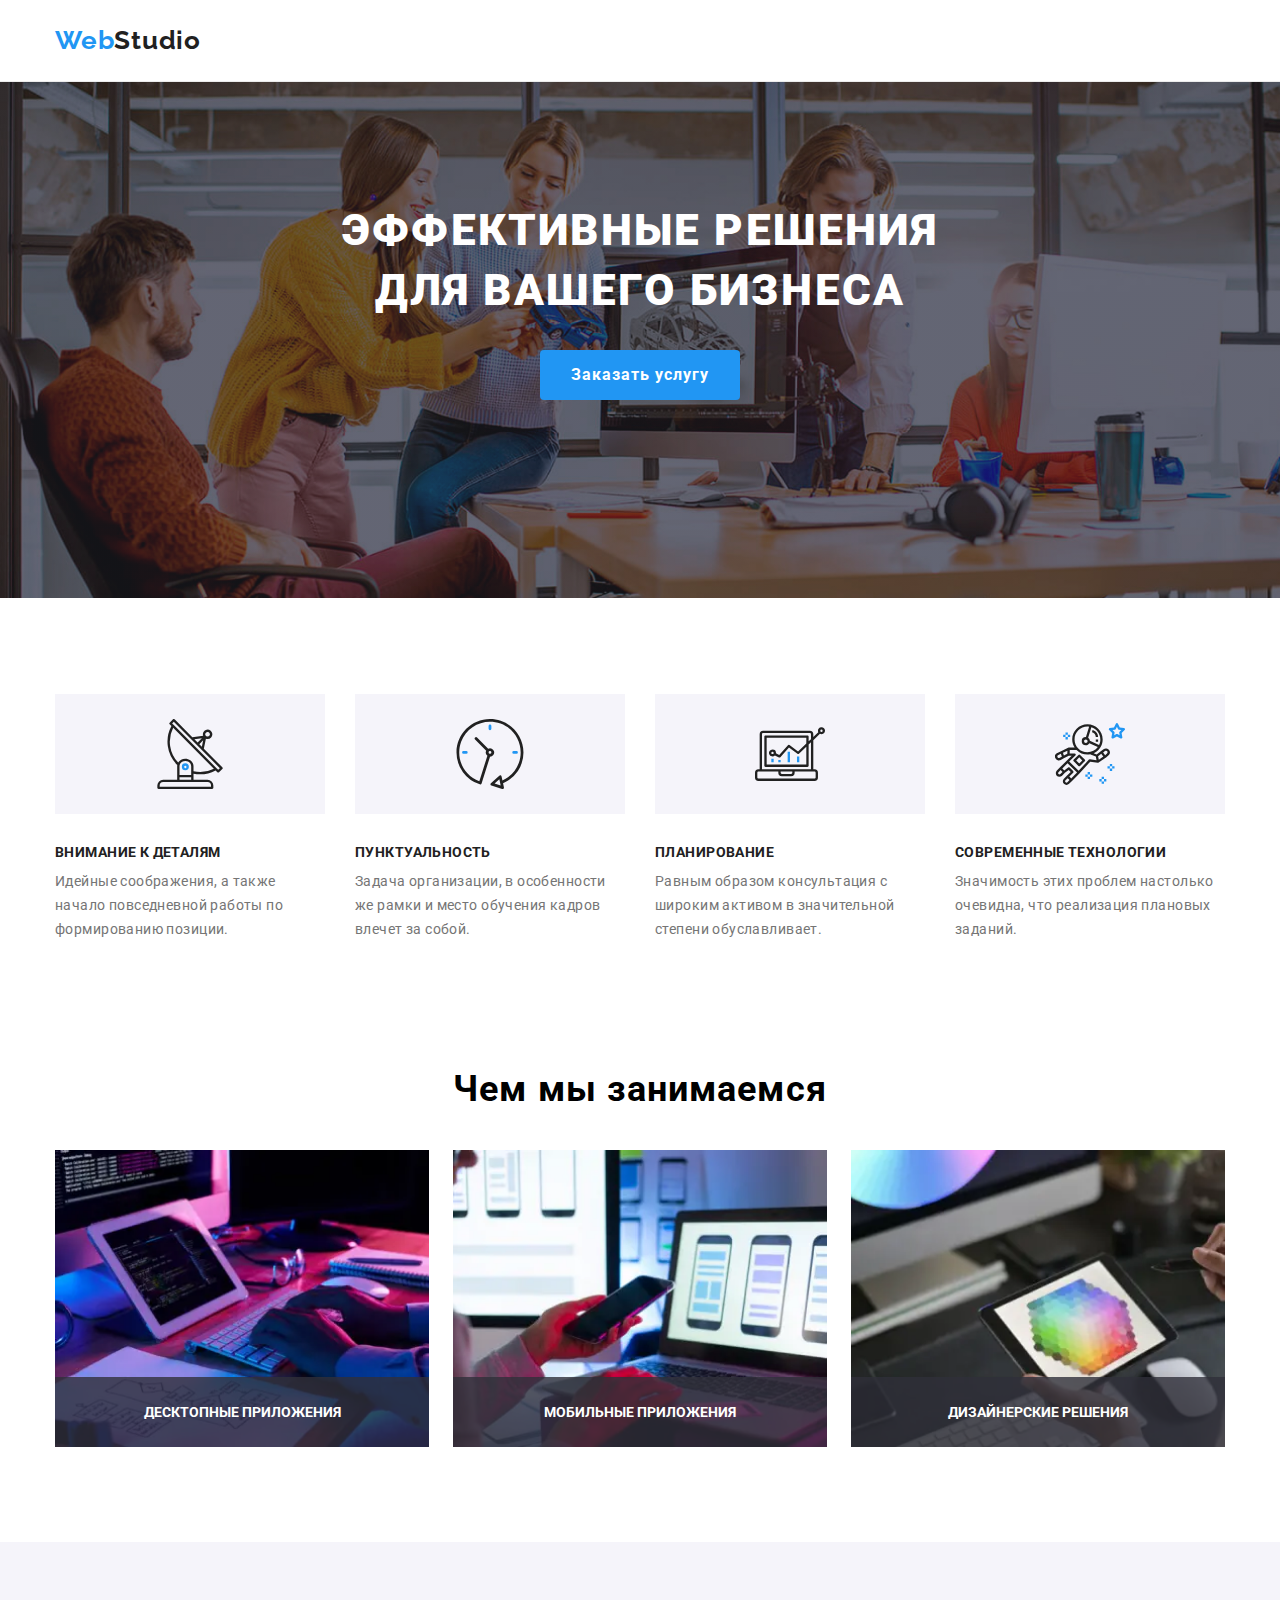
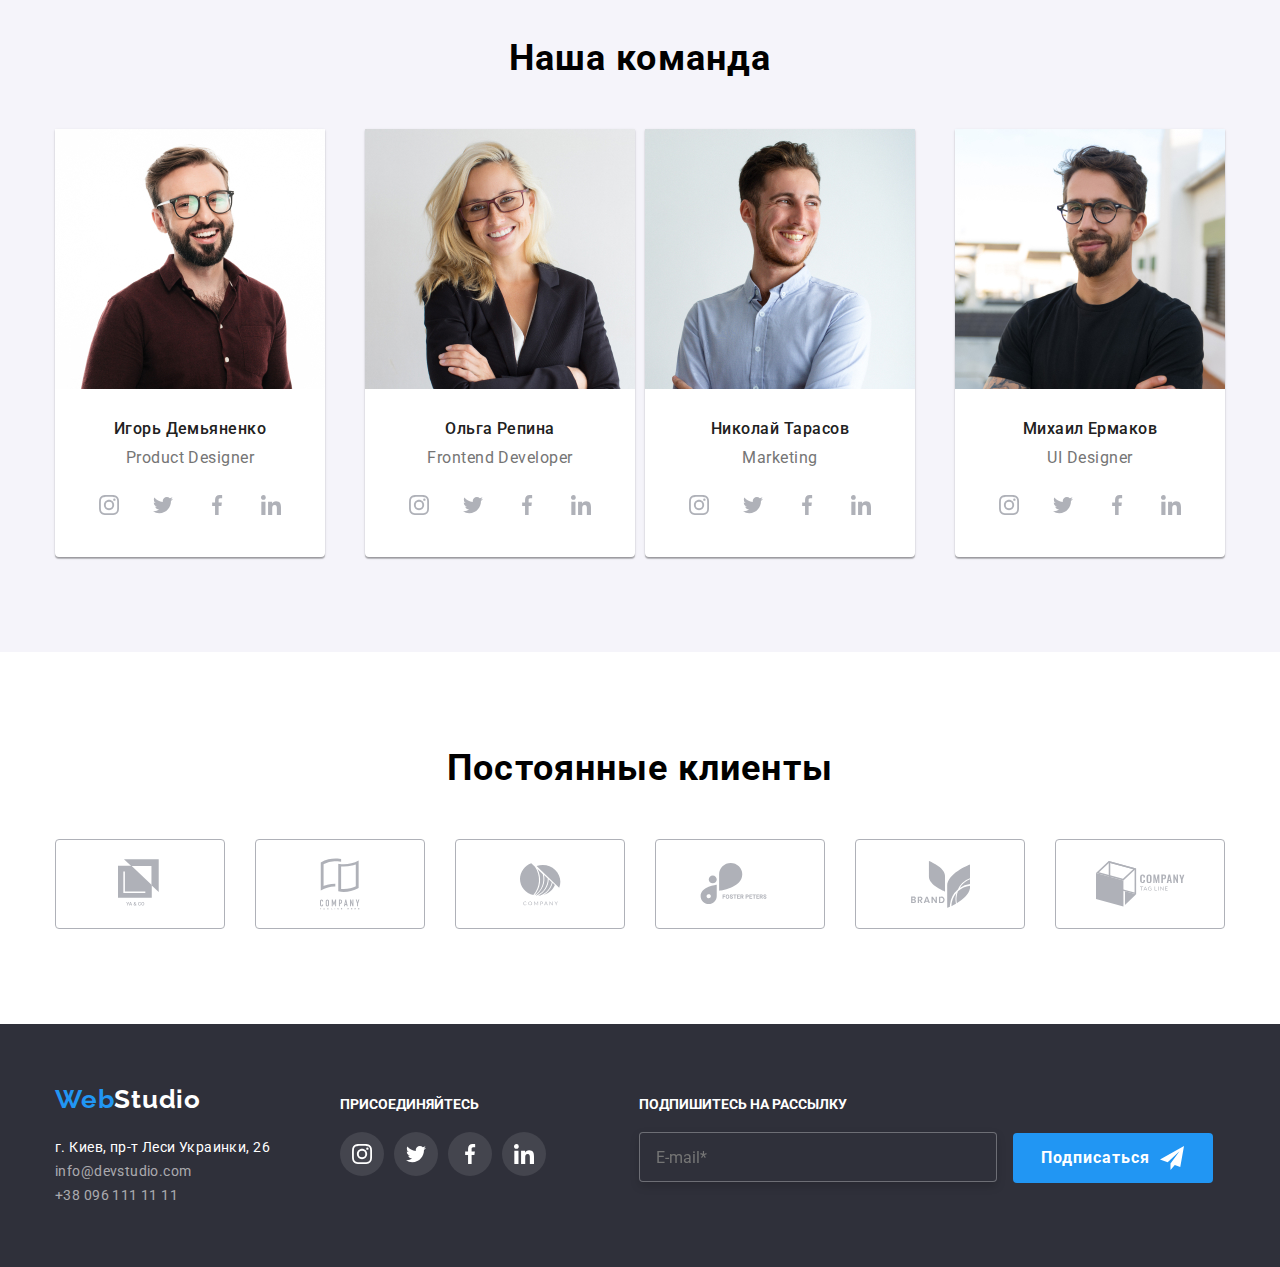
==== commit 253c0558: "модальное окно" ====
--- a/index.html
+++ b/index.html
@@ -16,7 +16,7 @@
   </head>
   <body>
     <!-- HEADER -->
-    <!-- <header class="header">
+    <header class="header">
       <div class="container">
         <nav class="navigation">
           <a
@@ -26,6 +26,7 @@
           >
             <span class="logo-accent-color">Web</span>Studio
           </a>
+<!--           
           <ul class="nav-list list">
             <li class="nav-list-items">
               <a class="nav-list-link indicator-page link" href="./index.html"
@@ -64,9 +65,9 @@
               >
             </li>
           </ul>
-        </address>
+        </address> -->
       </div>
-    </header> -->
+    </header>
     <main>
       <!-- HERO -->
       <section class="hero">
--- a/css/main.min.css
+++ b/css/main.min.css
@@ -1,2 +1,2 @@
-.visually-hidden{position:absolute !important;clip:rect(1px 1px 1px 1px);clip:rect(1px, 1px, 1px, 1px);padding:0 !important;border:0 !important;height:1px !important;width:1px !important;overflow:hidden}body{font-family:"Roboto",sans-serif;font-style:normal;font-weight:400}*,*::before,*::after{margin:0;padding:0}.list{list-style:none}.link{text-decoration:none;font-style:normal}img{display:block}.container{padding:0 15px}@media screen and (min-width: 480px){.container{width:480px;margin:0 auto}.clients .container .list:nth-child(2n){margin-right:-30px}}@media screen and (min-width: 768px){.container{width:768px}.our-advantages .container .list{display:flex;flex-wrap:wrap}.our-advantages .container .list:nth-child(2n){margin-right:-30px}.about-us .container .about-us-list{display:flex;flex-wrap:wrap}.clients .container .list:nth-child(2n){margin-right:0}}@media screen and (min-width: 1200px){.container{width:1200px}.footer .container{display:flex}.our-advantages .container .list:last-child{margin-right:-30px}.about-us .container .about-us-list{display:flex;justify-content:space-between}}.title{font-style:normal;font-weight:700;font-size:28px;line-height:1.167;text-align:center;letter-spacing:0.03em;color:#212121 1}@media screen and (min-width: 1200px){.title{font-size:36px}}.logo-link{margin-right:95px;font-family:"Raleway",sans-serif;font-style:normal;font-weight:700;font-size:26px;line-height:1.192;letter-spacing:0.03em;color:#212121}.logo-accent-color{color:#2196f3}.social-list{display:flex;justify-content:center}.social-list-link{display:flex;align-items:center;justify-content:center;width:44px;height:44px;border-radius:50%;transition:all 250ms cubic-bezier(0.4, 0, 0.2, 1)}.social-list-svg{width:20px;height:20px;transition:all 250ms cubic-bezier(0.4, 0, 0.2, 1)}.social-list-link:hover,.social-list-link:focus{background-color:#2196f3}.social-list-link:hover .social-list-svg,.social-list-link:focus .social-list-svg{fill:#ffffff}.social-list-item:not(:last-child){margin-right:10px}.social-list-link{background-color:#ffffff;transition:all 250ms cubic-bezier(0.4, 0, 0.2, 1)}.social-list-svg{fill:#afb1b8;transition:all 250ms cubic-bezier(0.4, 0, 0.2, 1)}.container-social-link .social-list-link{background-color:rgba(255,255,255,0.1);transition:all 250ms cubic-bezier(0.4, 0, 0.2, 1)}.container-social-link .social-list-svg{fill:#ffffff;transition:all 250ms cubic-bezier(0.4, 0, 0.2, 1)}.container-social-link .social-list-link:hover,.container-social-link .social-list-link:focus{background-color:#2196f3}.button-hero{display:block;margin-left:auto;margin-right:auto;min-width:200px;height:50px;border-radius:4px;border:0px solid #2196f3;font-weight:700;font-size:16px;line-height:1.875;text-align:center;letter-spacing:0.06em;color:#fff;background-color:#2196f3;cursor:pointer}.backdrop{position:fixed;top:0;left:0;width:100%;height:100%;background-color:rgba(0,0,0,0.2);transition:all 500ms cubic-bezier(0.4, 0, 0.2, 1)}.backdrop.is-hidden{opacity:0;visibility:hidden;pointer-events:none;transition:all 500ms cubic-bezier(0.4, 0, 0.2, 1) 500ms}.backdrop.is-hidden .modal{transform:translate(-50%, -50%) scale(0);transition:all 500ms cubic-bezier(0.4, 0, 0.2, 1) 0ms}.button-close-icon{fill:#000000}.close-btn{position:absolute;top:8px;right:8px;padding-top:6px;padding-left:6px;padding-right:6px;border-radius:50%;border:1px solid rgba(0,0,0,0.1);background:#ffffff;cursor:pointer}.checkbox-container{padding-left:14px;margin-bottom:30px}.modal{position:absolute;top:50%;left:50%;transform:translate(-50%, -50%) scale(1);padding:40px;max-width:450px;max-height:609px;background-color:#fff;border:0px none rgba(255,255,255,0.1);transition:all 500ms cubic-bezier(0.4, 0, 0.2, 1) 500ms}.modal-form{display:flex;flex-direction:column}.modal-form-field{margin-bottom:10px;font-family:"Roboto",sans-serif;font-size:12px;line-height:14px;letter-spacing:1.167;color:#757575}.modal-form-field-wrapper{display:block;position:relative;margin-top:4px}.modal-form-input,.modal-form-message{transition:fill 250ms cubic-bezier(0.4, 0, 0.2, 1)}.modal-form-input:focus,.modal-form-message:focus{outline:none;border:1px solid #2196f3}.modal-form-input:focus+.modal-form-svg-icon{fill:#2196f3}.modal-form-input{display:block;width:100%;height:40px;border:1px solid rgba(33,33,33,0.2);border-radius:4px;padding-left:42px}.modal-form-message{height:120px;border:1px solid rgba(33,33,33,0.2);border-radius:4px;resize:none;margin-bottom:20px;padding:12px 16px;font-family:"Roboto",sans-serif;font-size:12px;line-height:14px;letter-spacing:1.167;color:#757575}.modal-form-svg-icon{position:absolute;top:50%;left:12px;transform:translateY(-50%)}.modal-form-policy-label{font-size:14px;color:#757575}.modal-form-policy-label::before{display:inline-block;content:'';width:16px;height:15px;background-repeat:no-repeat;background-position:center;background-image:url("../images/vector.svg")}.modal-form-policy:checked+.modal-form-policy-label::before{display:inline-block;content:'';width:16px;height:15px;background-repeat:no-repeat;background-position:center;background-image:url("../images/icon-check.svg")}.modal-submit-form-btn{margin-left:auto;margin-right:auto;width:200px;height:50px;border-radius:4px;border:0px;font-weight:700;font-size:16px;text-align:center;color:#fff;background-color:#2196f3;cursor:pointer}.check-policy-link{color:#2196f3}.header{border-bottom:1px solid #ececec;padding:25px 0}.header .container{display:flex;align-items:center}.header-address{display:flex}.header .container .address{margin-left:auto}.header-address-link{font-weight:500;font-size:14px;line-height:1.143;letter-spacing:0.02em;color:#757575;transition:color 250ms cubic-bezier(0.4, 0, 0.2, 1)}.header-address-items:not(:last-child){margin-right:50px}.header-address-link:hover,.header-address-link:active,.header-address-link:focus{color:#2196f3}.header-address-link:hover,.header-address-link:active,.header-address-link:focus .address-icon-mail,.header-address-link:focus .address-icon-phone{fill:#2196f3}.navigation{display:flex;align-items:center}.nav-list{display:flex}.nav-list-link{font-weight:500;font-size:14px;line-height:1.143;letter-spacing:0.02em;color:#212121;transition:color 250ms cubic-bezier(0.4, 0, 0.2, 1)}.nav-list-items:not(:last-child){margin-right:50px}.nav-list-link:hover,.nav-list-link:active,.nav-list-link:focus{color:#2196f3}.indicator-page{color:#2196f3;position:relative}.indicator-page::after{position:absolute;display:block;content:'';min-width:100%;height:4px;background-color:#2196f3;margin-top:28px}.address-icon-mail{margin-right:10px;width:16px;height:12px;color:#757575;transition:color 250ms cubic-bezier(0.4, 0, 0.2, 1)}.address-icon-phone{margin-right:10px;width:10px;height:16px;color:#757575;transition:color 250ms cubic-bezier(0.4, 0, 0.2, 1)}.footer{padding-top:60px;padding-bottom:60px;background-color:#2f303a}.footer .container .logo-link{margin-right:0}.container-footer-address,.container-social-link,.subscription-container{text-align:center}.container-social-link{margin:60px 0}.address{color:#fff}.address-list{margin-top:20px}.address-list-item{font-size:14px;line-height:24px;letter-spacing:0.03em}.contacts{color:rgba(255,255,255,0.6)}.logo-color-footer{color:#fff}.container-social-link p,.subscription-container p{margin-bottom:20px;margin-top:12px;font-weight:700;font-size:14px;line-height:16px;letter-spacing:1.143;text-transform:uppercase;color:#fff}.contact-form-input{margin-bottom:20px;width:100%;height:50px;padding-left:16px;color:#fff;border:1px solid rgba(255,255,255,0.3);background-color:#2f303a;box-sizing:border-box;filter:drop-shadow(0px 4px 4px rgba(0,0,0,0.15));border-radius:4px}.submit-btn{position:relative;width:200px;height:50px;border-radius:4px;border:0px solid #2196f3;font-weight:700;font-size:16px;line-height:1.875;text-align:left;padding-left:28px;letter-spacing:0.06em;color:#fff;background-color:#2196f3;cursor:pointer}.submit-btn-svg{position:absolute;top:50%;transform:translateY(-50%);margin-left:10px;fill:#ffffff;width:24px;height:24px}@media screen and (min-width: 786px){.footer-tablet-conteiner{display:flex;justify-content:space-around}.container-social-link{margin:0px 0}.contact-form-input{width:450px}.submit-btn{display:block;margin:0 auto}}@media screen and (min-width: 1200px){.container-social-link{margin-left:70px}.container-footer-address,.container-social-link,.subscription-container{text-align:left}.subscription-container{margin-left:93px}.submit-btn{display:inline;margin-left:12px}.contact-form-input{width:358px}}.hero{padding-top:118px;padding-bottom:198px;background-image:linear-gradient(rgba(47,48,58,0.4), rgba(47,48,58,0.4)),url("../images/bg-phone.jpg");background-repeat:no-repeat;background-size:cover}.hero-title{margin-right:auto;margin-left:auto;margin-bottom:30px;font-weight:900;font-size:26px;line-height:1.615;letter-spacing:0.05em;text-align:center;text-transform:uppercase;color:#fff}@media screen and (min-device-pixel-ratio: 2) and (min-width: 320px), screen and (min-resolution: 192dpi) and (min-width: 320px), screen and (min-resolution: 2dppx) and (min-width: 320px){.hero{background-image:linear-gradient(rgba(25,28,38,0.2), rgba(25,28,38,0.2)),url("../images/bg-phone@2x.jpg")}}@media screen and (min-width: 390px){.hero-title{width:360px}}@media screen and (min-width: 768px){.hero{background-image:linear-gradient(rgba(47,48,58,0.4), rgba(47,48,58,0.4)),url("../images/bg-tablet.jpg")}}@media screen and (min-device-pixel-ratio: 2) and (min-width: 768px), screen and (min-resolution: 192dpi) and (min-width: 768px), screen and (min-resolution: 2dppx) and (min-width: 768px){.hero{background-image:linear-gradient(rgba(25,28,38,0.2), rgba(25,28,38,0.2)),url("../images/bg-tablet@2x.jpg")}}@media screen and (min-width: 1200px){.hero{background-image:linear-gradient(rgba(47,48,58,0.4), rgba(47,48,58,0.4)),url("../images/bg.jpg")}.hero-title{width:696px;font-size:44px;line-height:1.364}}@media screen and (min-device-pixel-ratio: 2) and (min-width: 1200px), screen and (min-resolution: 192dpi) and (min-width: 1200px), screen and (min-resolution: 2dppx) and (min-width: 1200px){.hero{background-image:linear-gradient(rgba(25,28,38,0.2), rgba(25,28,38,0.2)),url("../images/bg@2x.jpg")}}.our-advantages{padding:60px 0}.advantages-list-item{width:100%}.advantages-list-item:not(:last-child){margin-bottom:30px}.advantages-list-item:first-child::before{display:block;content:'';width:100%;height:120px;background-color:#f5f4fa;background-image:url("../images/antenna.svg");background-repeat:no-repeat;background-position:center}.advantages-list-item:nth-child(2)::before{display:block;content:'';width:100%;height:120px;background-color:#f5f4fa;background-image:url("../images/clock.svg");background-repeat:no-repeat;background-position:center}.advantages-list-item:nth-child(3)::before{display:block;content:'';width:100%;height:120px;background-color:#f5f4fa;background-image:url("../images/diagram.svg");background-repeat:no-repeat;background-position:center}.advantages-list-item:last-child::before{display:block;content:'';width:100%;height:120px;background-color:#f5f4fa;background-image:url("../images/astronaut.svg");background-repeat:no-repeat;background-position:center}.advantages-list-title{padding-top:30px;padding-bottom:10px;text-align:center;font-weight:700;font-size:14px;line-height:1.143;letter-spacing:0.03em;text-transform:uppercase;color:#212121}.advantages-list-description{font-size:14px;line-height:1.714;letter-spacing:0.03em;color:#757575}@media screen and (min-width: 768px){.advantages-list-item{width:calc((100% - 4 * 15px) / 2)}.advantages-list-item:nth-child(2n+1){margin-right:30px}.advantages-list-title{text-align:left}}@media screen and (min-width: 1200px){.advantages-list-item{width:calc((100% - 8 * 15px) / 4)}.advantages-list-item:not(:last-child){margin-right:30px}.our-advantages{padding:96px 0}}.services{display:none}@media screen and (min-width: 1200px){.services{display:block;padding-bottom:95px}.services .container .title{margin-bottom:40px}.services-list{display:flex;justify-content:space-between}.services-list-img-wrapper{position:relative}.services-list-description-wrapper{position:absolute;bottom:0;left:0;width:374px;height:70px;background-color:rgba(47,48,58,0.8)}.services-list-description{padding:27px 0;font-weight:700;font-size:14px;line-height:16px;text-align:center;letter-spacing:1.143;text-transform:uppercase;color:#fff}}.about-us{background-color:#f5f4fa;padding:60px 0}.about-us .container .title{margin-bottom:30px}.about-us-title{margin-top:30px;margin-bottom:10px;font-weight:500;font-size:16px;line-height:1.188;text-align:center;letter-spacing:0.03em;color:#212121}.about-us-description{padding-bottom:16px;font-size:16px;line-height:1.188;text-align:center;letter-spacing:0.03em;color:#757575}.about-us-list-item{padding-bottom:24px;background-color:#ffffff;box-shadow:0px 1px 3px rgba(0,0,0,0.12),0px 1px 1px rgba(0,0,0,0.14),0px 2px 1px rgba(0,0,0,0.2);border-radius:0px 0px 4px 4px}.about-us-list-item:not(:last-child){margin-bottom:30px}.about-us-list-item img{width:100%}@media screen and (min-width: 768px){.about-us-list-item:not(:last-child){margin-bottom:0}.about-us-list-item:nth-child(2n+1){margin-right:30px}.about-us-list-item:not(:nth-last-child(-n+2)){margin-bottom:30px}}@media screen and (min-width: 1200px){.about-us{padding:95px 0}.about-us .container .title{margin-bottom:50px}.about-us-list-item{padding-bottom:30px}.about-us-list-item:not(:last-child){margin-bottom:0}}.clients{padding-top:60px;padding-bottom:60px}.clients-list{margin-top:30px;display:flex;flex-wrap:wrap}.clients-list-item{display:flex;align-items:center;justify-content:center;width:calc((100% - 4 * 15px) / 2)}.clients-list-item:nth-child(2n+1){margin-right:30px}.clients-list-item:not(:nth-last-child(-n+2)){margin-bottom:30px}.clients-list-item .link{display:flex;align-items:center;justify-content:center;width:100%;height:90px;border:1px solid #afb1b8;box-sizing:border-box;border-radius:4px;transition:all 250ms cubic-bezier(0.4, 0, 0.2, 1)}.clients-list-icon{fill:#afb1b8;transition:fill 250ms cubic-bezier(0.4, 0, 0.2, 1)}.clients-list-item:hover .link{border:1px solid #2196f3}.clients-list-item:hover .clients-list-icon{fill:#2196f3}.clients-list-item .link:focus .clients-list-icon{fill:#2196f3}.clients-list-item:focus .link{border:1px solid #2196f3}@media screen and (min-width: 768px){.clients-list-item{width:calc((100% - 4 * 15px) / 3)}.clients-list-item:nth-child(2n+1){margin-right:0}.clients-list-item:not(:nth-last-child(-n+2)){margin-bottom:0}.clients-list-item:not(:nth-child(3n)){margin-right:30px}.clients-list-item:not(:nth-last-child(-n+3)){margin-bottom:30px}}@media screen and (min-width: 1200px){.clients{padding-top:95px;padding-bottom:95px}.clients-list-item{width:170px}.clients-list{margin-top:50px;flex-wrap:unset;justify-content:space-between}.clients-list-item:not(:nth-child(3n)){margin-right:0px}.clients-list-item:not(:nth-last-child(-n+3)){margin-bottom:0px}}
+.visually-hidden{position:absolute !important;clip:rect(1px 1px 1px 1px);clip:rect(1px, 1px, 1px, 1px);padding:0 !important;border:0 !important;height:1px !important;width:1px !important;overflow:hidden}body{font-family:"Roboto",sans-serif;font-style:normal;font-weight:400}*,*::before,*::after{margin:0;padding:0}.list{list-style:none}.link{text-decoration:none;font-style:normal}img{display:block}.container{padding:0 15px}@media screen and (min-width: 480px){.container{width:480px;margin:0 auto}}@media screen and (min-width: 768px){.container{width:768px}.our-advantages .container .list{display:flex;flex-wrap:wrap}.our-advantages .container .list:nth-child(2n){margin-right:-30px}.about-us .container .about-us-list{display:flex;flex-wrap:wrap}.clients .container .list:nth-child(2n){margin-right:0}}@media screen and (min-width: 1200px){.container{width:1200px}.footer .container{display:flex}.our-advantages .container .list:last-child{margin-right:-30px}.about-us .container .about-us-list{display:flex;justify-content:space-between}}.title{font-style:normal;font-weight:700;font-size:28px;line-height:1.167;text-align:center;letter-spacing:0.03em;color:#212121 1}@media screen and (min-width: 1200px){.title{font-size:36px}}.logo-link{font-family:"Raleway",sans-serif;font-style:normal;font-weight:700;font-size:26px;line-height:1.192;letter-spacing:0.03em;color:#212121}.logo-accent-color{color:#2196f3}@media screen and (min-width: 1200px){.logo-link{margin-right:95px}}.social-list{display:flex;justify-content:center}.social-list-link{display:flex;align-items:center;justify-content:center;width:44px;height:44px;border-radius:50%;transition:all 250ms cubic-bezier(0.4, 0, 0.2, 1)}.social-list-svg{width:20px;height:20px;transition:all 250ms cubic-bezier(0.4, 0, 0.2, 1)}.social-list-link:hover,.social-list-link:focus{background-color:#2196f3}.social-list-link:hover .social-list-svg,.social-list-link:focus .social-list-svg{fill:#ffffff}.social-list-item:not(:last-child){margin-right:10px}.social-list-link{background-color:#ffffff;transition:all 250ms cubic-bezier(0.4, 0, 0.2, 1)}.social-list-svg{fill:#afb1b8;transition:all 250ms cubic-bezier(0.4, 0, 0.2, 1)}.container-social-link .social-list-link{background-color:rgba(255,255,255,0.1);transition:all 250ms cubic-bezier(0.4, 0, 0.2, 1)}.container-social-link .social-list-svg{fill:#ffffff;transition:all 250ms cubic-bezier(0.4, 0, 0.2, 1)}.container-social-link .social-list-link:hover,.container-social-link .social-list-link:focus{background-color:#2196f3}.button-hero{display:block;margin-left:auto;margin-right:auto;min-width:200px;height:50px;border-radius:4px;border:0px solid #2196f3;font-weight:700;font-size:16px;line-height:1.875;text-align:center;letter-spacing:0.06em;color:#fff;background-color:#2196f3;cursor:pointer}.backdrop{position:fixed;top:0;left:0;width:100%;height:100%;padding:93px 15px;background-color:rgba(0,0,0,0.2);transition:all 500ms cubic-bezier(0.4, 0, 0.2, 1);overflow-y:scroll}.backdrop.is-hidden{opacity:0;visibility:hidden;pointer-events:none;transition:all 500ms cubic-bezier(0.4, 0, 0.2, 1) 500ms}.backdrop.is-hidden .modal{transform:translate(-50%, -50%) scale(0);transition:all 500ms cubic-bezier(0.4, 0, 0.2, 1) 0ms}.button-close-icon{fill:#000000}.close-btn{position:absolute;top:8px;right:8px;padding-top:6px;padding-left:6px;padding-right:6px;border-radius:50%;border:1px solid rgba(0,0,0,0.1);background:#ffffff;cursor:pointer}.checkbox-container{padding-left:14px;margin-bottom:30px}.header-modal-form{text-align:center;margin-bottom:12px}.modal{position:relative;top:50%;left:50%;transform:translate(-50%, -50%) scale(1);padding:40px;width:100%;background-color:#fff;border:0px none rgba(255,255,255,0.1);transition:all 500ms cubic-bezier(0.4, 0, 0.2, 1) 500ms}.modal-form{display:flex;flex-direction:column}.modal-form-field{margin-bottom:10px;font-family:"Roboto",sans-serif;font-size:12px;line-height:14px;letter-spacing:1.167;color:#757575}.modal-form-field-wrapper{display:block;position:relative;margin-top:4px}.modal-form-input,.modal-form-message{transition:fill 250ms cubic-bezier(0.4, 0, 0.2, 1)}.modal-form-input:focus,.modal-form-message:focus{outline:none;border:1px solid #2196f3}.modal-form-input:focus+.modal-form-svg-icon{fill:#2196f3}.modal-form-input{display:block;width:100%;height:40px;border:1px solid rgba(33,33,33,0.2);border-radius:4px;padding-left:42px}.modal-form-message{height:120px;border:1px solid rgba(33,33,33,0.2);border-radius:4px;resize:none;margin-bottom:20px;padding:12px 16px;font-family:"Roboto",sans-serif;font-size:12px;line-height:14px;letter-spacing:1.167;color:#757575}.modal-form-svg-icon{position:absolute;top:50%;left:12px;transform:translateY(-50%)}.modal-form-policy-label{font-size:14px;color:#757575}.modal-form-policy-label::before{display:inline-block;content:'';width:16px;height:15px;background-repeat:no-repeat;background-position:center;background-image:url("../images/vector.svg")}.modal-form-policy:checked+.modal-form-policy-label::before{display:inline-block;content:'';width:16px;height:15px;background-repeat:no-repeat;background-position:center;background-image:url("../images/icon-check.svg")}.modal-submit-form-btn{margin-left:auto;margin-right:auto;width:200px;height:50px;border-radius:4px;border:0px;font-weight:700;font-size:16px;text-align:center;color:#fff;background-color:#2196f3;cursor:pointer}.check-policy-link{color:#2196f3}@media screen and (min-width: 480px){.modal{width:450px;height:609px}}@media screen and (min-width: 1200px){.modal{width:528px;height:581px}}.header{border-bottom:1px solid #ececec;padding:25px 0}.header .container{display:flex;align-items:center}.header-address{display:flex}.header .container .address{margin-left:auto}.header-address-link{font-weight:500;font-size:14px;line-height:1.143;letter-spacing:0.02em;color:#757575;transition:color 250ms cubic-bezier(0.4, 0, 0.2, 1)}.header-address-items:not(:last-child){margin-right:50px}.header-address-link:hover,.header-address-link:active,.header-address-link:focus{color:#2196f3}.header-address-link:hover,.header-address-link:active,.header-address-link:focus .address-icon-mail,.header-address-link:focus .address-icon-phone{fill:#2196f3}.navigation{display:flex;align-items:center}.nav-list{display:flex}.nav-list-link{font-weight:500;font-size:14px;line-height:1.143;letter-spacing:0.02em;color:#212121;transition:color 250ms cubic-bezier(0.4, 0, 0.2, 1)}.nav-list-items:not(:last-child){margin-right:50px}.nav-list-link:hover,.nav-list-link:active,.nav-list-link:focus{color:#2196f3}.indicator-page{color:#2196f3;position:relative}.indicator-page::after{position:absolute;display:block;content:'';min-width:100%;height:4px;background-color:#2196f3;margin-top:28px}.address-icon-mail{margin-right:10px;width:16px;height:12px;color:#757575;transition:color 250ms cubic-bezier(0.4, 0, 0.2, 1)}.address-icon-phone{margin-right:10px;width:10px;height:16px;color:#757575;transition:color 250ms cubic-bezier(0.4, 0, 0.2, 1)}.footer{padding-top:60px;padding-bottom:60px;background-color:#2f303a}.footer .container .logo-link{margin-right:0}.container-footer-address,.container-social-link,.subscription-container{text-align:center}.container-social-link{margin:60px 0}.address{color:#fff}.address-list{margin-top:20px}.address-list-item{font-size:14px;line-height:24px;letter-spacing:0.03em}.contacts{color:rgba(255,255,255,0.6)}.logo-color-footer{color:#fff}.container-social-link p,.subscription-container p{margin-bottom:20px;margin-top:12px;font-weight:700;font-size:14px;line-height:16px;letter-spacing:1.143;text-transform:uppercase;color:#fff}.contact-form-input{margin-bottom:20px;width:100%;height:50px;padding-left:16px;color:#fff;border:1px solid rgba(255,255,255,0.3);background-color:#2f303a;box-sizing:border-box;filter:drop-shadow(0px 4px 4px rgba(0,0,0,0.15));border-radius:4px}.submit-btn{position:relative;width:200px;height:50px;border-radius:4px;border:0px solid #2196f3;font-weight:700;font-size:16px;line-height:1.875;text-align:left;padding-left:28px;letter-spacing:0.06em;color:#fff;background-color:#2196f3;cursor:pointer}.submit-btn-svg{position:absolute;top:50%;transform:translateY(-50%);margin-left:10px;fill:#ffffff;width:24px;height:24px}@media screen and (min-width: 786px){.footer-tablet-conteiner{display:flex;justify-content:space-around}.container-social-link{margin:0px 0}.contact-form-input{width:450px}.submit-btn{display:block;margin:0 auto}}@media screen and (min-width: 1200px){.container-social-link{margin-left:70px}.container-footer-address,.container-social-link,.subscription-container{text-align:left}.subscription-container{margin-left:93px}.submit-btn{display:inline;margin-left:12px}.contact-form-input{width:358px}}.hero{padding-top:118px;padding-bottom:198px;background-image:linear-gradient(rgba(47,48,58,0.4), rgba(47,48,58,0.4)),url("../images/bg-phone.jpg");background-repeat:no-repeat;background-size:cover}.hero-title{margin-right:auto;margin-left:auto;margin-bottom:30px;font-weight:900;font-size:26px;line-height:1.615;letter-spacing:0.05em;text-align:center;text-transform:uppercase;color:#fff}@media screen and (min-device-pixel-ratio: 2) and (min-width: 320px), screen and (min-resolution: 192dpi) and (min-width: 320px), screen and (min-resolution: 2dppx) and (min-width: 320px){.hero{background-image:linear-gradient(rgba(25,28,38,0.2), rgba(25,28,38,0.2)),url("../images/bg-phone@2x.jpg")}}@media screen and (min-width: 390px){.hero-title{width:360px}}@media screen and (min-width: 768px){.hero{background-image:linear-gradient(rgba(47,48,58,0.4), rgba(47,48,58,0.4)),url("../images/bg-tablet.jpg")}}@media screen and (min-device-pixel-ratio: 2) and (min-width: 768px), screen and (min-resolution: 192dpi) and (min-width: 768px), screen and (min-resolution: 2dppx) and (min-width: 768px){.hero{background-image:linear-gradient(rgba(25,28,38,0.2), rgba(25,28,38,0.2)),url("../images/bg-tablet@2x.jpg")}}@media screen and (min-width: 1200px){.hero{background-image:linear-gradient(rgba(47,48,58,0.4), rgba(47,48,58,0.4)),url("../images/bg.jpg")}.hero-title{width:696px;font-size:44px;line-height:1.364}}@media screen and (min-device-pixel-ratio: 2) and (min-width: 1200px), screen and (min-resolution: 192dpi) and (min-width: 1200px), screen and (min-resolution: 2dppx) and (min-width: 1200px){.hero{background-image:linear-gradient(rgba(25,28,38,0.2), rgba(25,28,38,0.2)),url("../images/bg@2x.jpg")}}.our-advantages{padding:60px 0}.advantages-list-item{width:100%}.advantages-list-item:not(:last-child){margin-bottom:30px}.advantages-list-item:first-child::before{display:block;content:'';width:100%;height:120px;background-color:#f5f4fa;background-image:url("../images/antenna.svg");background-repeat:no-repeat;background-position:center}.advantages-list-item:nth-child(2)::before{display:block;content:'';width:100%;height:120px;background-color:#f5f4fa;background-image:url("../images/clock.svg");background-repeat:no-repeat;background-position:center}.advantages-list-item:nth-child(3)::before{display:block;content:'';width:100%;height:120px;background-color:#f5f4fa;background-image:url("../images/diagram.svg");background-repeat:no-repeat;background-position:center}.advantages-list-item:last-child::before{display:block;content:'';width:100%;height:120px;background-color:#f5f4fa;background-image:url("../images/astronaut.svg");background-repeat:no-repeat;background-position:center}.advantages-list-title{padding-top:30px;padding-bottom:10px;text-align:center;font-weight:700;font-size:14px;line-height:1.143;letter-spacing:0.03em;text-transform:uppercase;color:#212121}.advantages-list-description{font-size:14px;line-height:1.714;letter-spacing:0.03em;color:#757575}@media screen and (min-width: 768px){.advantages-list-item{width:calc((100% - 4 * 15px) / 2)}.advantages-list-item:nth-child(2n+1){margin-right:30px}.advantages-list-title{text-align:left}}@media screen and (min-width: 1200px){.advantages-list-item{width:calc((100% - 8 * 15px) / 4)}.advantages-list-item:not(:last-child){margin-right:30px}.our-advantages{padding:96px 0}}.services{display:none}@media screen and (min-width: 1200px){.services{display:block;padding-bottom:95px}.services .container .title{margin-bottom:40px}.services-list{display:flex;justify-content:space-between}.services-list-img-wrapper{position:relative}.services-list-description-wrapper{position:absolute;bottom:0;left:0;width:374px;height:70px;background-color:rgba(47,48,58,0.8)}.services-list-description{padding:27px 0;font-weight:700;font-size:14px;line-height:16px;text-align:center;letter-spacing:1.143;text-transform:uppercase;color:#fff}}.about-us{background-color:#f5f4fa;padding:60px 0}.about-us .container .title{margin-bottom:30px}.about-us-title{margin-top:30px;margin-bottom:10px;font-weight:500;font-size:16px;line-height:1.188;text-align:center;letter-spacing:0.03em;color:#212121}.about-us-description{padding-bottom:16px;font-size:16px;line-height:1.188;text-align:center;letter-spacing:0.03em;color:#757575}.about-us-list-item{padding-bottom:24px;background-color:#ffffff;box-shadow:0px 1px 3px rgba(0,0,0,0.12),0px 1px 1px rgba(0,0,0,0.14),0px 2px 1px rgba(0,0,0,0.2);border-radius:0px 0px 4px 4px}.about-us-list-item:not(:last-child){margin-bottom:30px}.about-us-list-item img{width:100%}@media screen and (min-width: 768px){.about-us-list-item:not(:last-child){margin-bottom:0}.about-us-list-item:nth-child(2n+1){margin-right:30px}.about-us-list-item:not(:nth-last-child(-n+2)){margin-bottom:30px}}@media screen and (min-width: 1200px){.about-us{padding:95px 0}.about-us .container .title{margin-bottom:50px}.about-us-list-item{padding-bottom:30px}.about-us-list-item:not(:last-child){margin-bottom:0}}.clients{padding-top:60px;padding-bottom:60px}.clients-list{margin-top:30px;display:flex;flex-wrap:wrap;margin-right:-30px}.clients-list-item{display:flex;align-items:center;justify-content:center;width:calc((100% - 4 * 15px) / 2)}.clients-list-item:nth-child(2n+1){margin-right:30px}.clients-list-item:not(:nth-last-child(-n+2)){margin-bottom:30px}.clients-list-item .link{display:flex;align-items:center;justify-content:center;width:100%;height:90px;border:1px solid #afb1b8;box-sizing:border-box;border-radius:4px;transition:all 250ms cubic-bezier(0.4, 0, 0.2, 1)}.clients-list-icon{fill:#afb1b8;transition:fill 250ms cubic-bezier(0.4, 0, 0.2, 1)}.clients-list-item:hover .link{border:1px solid #2196f3}.clients-list-item:hover .clients-list-icon{fill:#2196f3}.clients-list-item .link:focus .clients-list-icon{fill:#2196f3}.clients-list-item:focus .link{border:1px solid #2196f3}@media screen and (min-width: 768px){.clients-list{margin-right:0}.clients-list-item{width:calc((100% - 4 * 15px) / 3)}.clients-list-item:nth-child(2n+1){margin-right:0}.clients-list-item:not(:nth-last-child(-n+2)){margin-bottom:0}.clients-list-item:not(:nth-child(3n)){margin-right:30px}.clients-list-item:not(:nth-last-child(-n+3)){margin-bottom:30px}}@media screen and (min-width: 1200px){.clients{padding-top:95px;padding-bottom:95px}.clients-list-item{width:170px}.clients-list{margin-top:50px;flex-wrap:unset;justify-content:space-between}.clients-list-item:not(:nth-child(3n)){margin-right:0px}.clients-list-item:not(:nth-last-child(-n+3)){margin-bottom:0px}}
 /*# sourceMappingURL=main.min.css.map */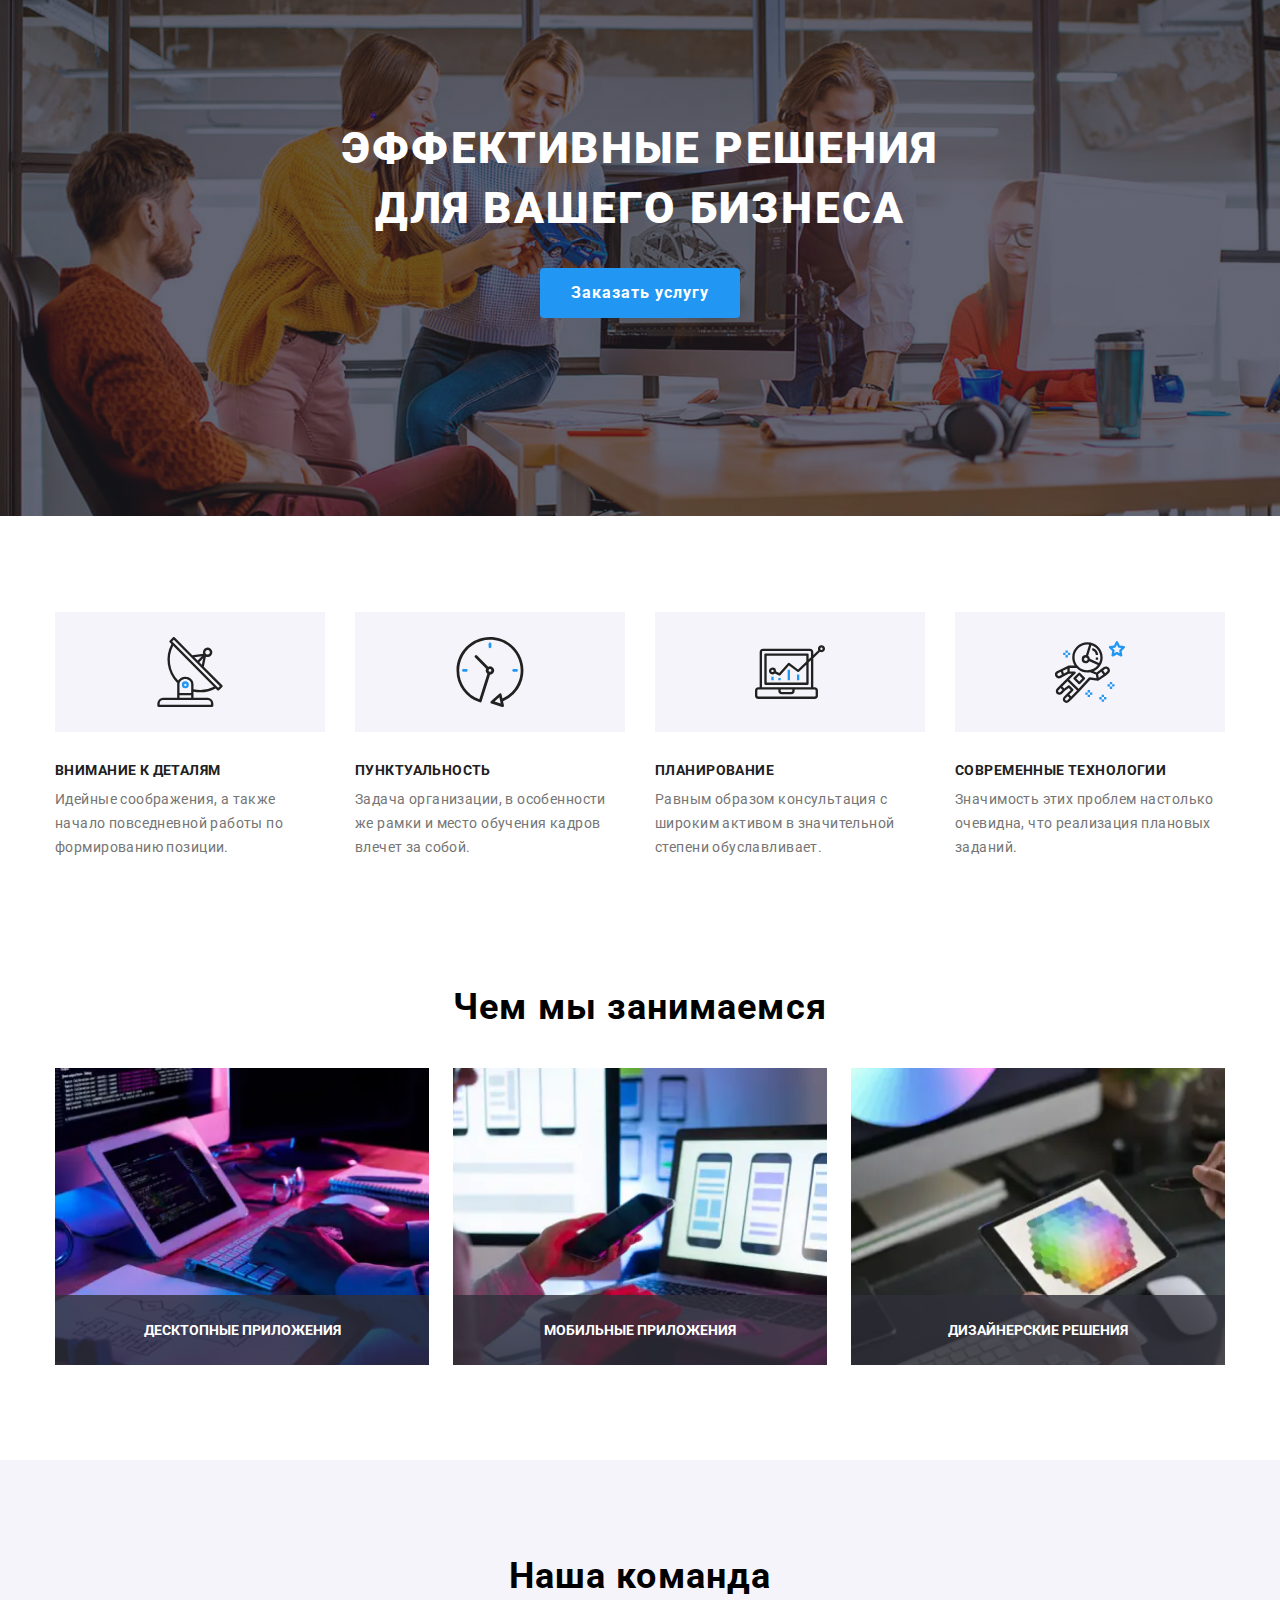
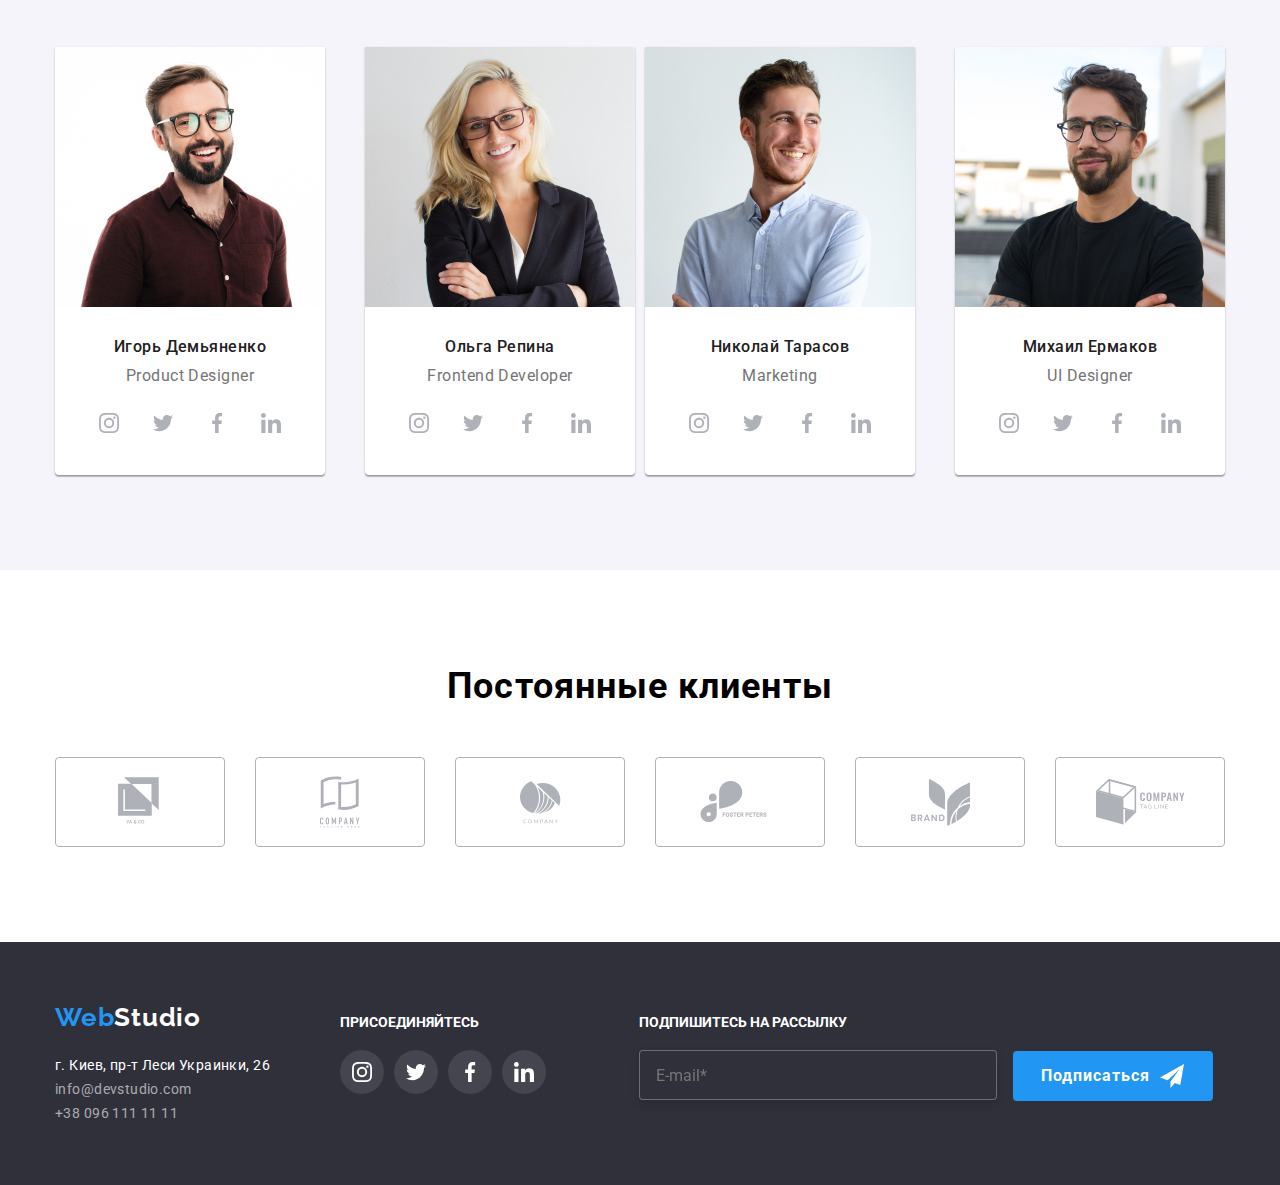
==== commit d2398d22: "Revert "модальное окно"" ====
--- a/index.html
+++ b/index.html
@@ -16,7 +16,7 @@
   </head>
   <body>
     <!-- HEADER -->
-    <header class="header">
+    <!-- <header class="header">
       <div class="container">
         <nav class="navigation">
           <a
@@ -26,7 +26,6 @@
           >
             <span class="logo-accent-color">Web</span>Studio
           </a>
-<!--           
           <ul class="nav-list list">
             <li class="nav-list-items">
               <a class="nav-list-link indicator-page link" href="./index.html"
@@ -65,9 +64,9 @@
               >
             </li>
           </ul>
-        </address> -->
+        </address>
       </div>
-    </header>
+    </header> -->
     <main>
       <!-- HERO -->
       <section class="hero">
--- a/css/main.min.css
+++ b/css/main.min.css
@@ -1,2 +1,2 @@
-.visually-hidden{position:absolute !important;clip:rect(1px 1px 1px 1px);clip:rect(1px, 1px, 1px, 1px);padding:0 !important;border:0 !important;height:1px !important;width:1px !important;overflow:hidden}body{font-family:"Roboto",sans-serif;font-style:normal;font-weight:400}*,*::before,*::after{margin:0;padding:0}.list{list-style:none}.link{text-decoration:none;font-style:normal}img{display:block}.container{padding:0 15px}@media screen and (min-width: 480px){.container{width:480px;margin:0 auto}}@media screen and (min-width: 768px){.container{width:768px}.our-advantages .container .list{display:flex;flex-wrap:wrap}.our-advantages .container .list:nth-child(2n){margin-right:-30px}.about-us .container .about-us-list{display:flex;flex-wrap:wrap}.clients .container .list:nth-child(2n){margin-right:0}}@media screen and (min-width: 1200px){.container{width:1200px}.footer .container{display:flex}.our-advantages .container .list:last-child{margin-right:-30px}.about-us .container .about-us-list{display:flex;justify-content:space-between}}.title{font-style:normal;font-weight:700;font-size:28px;line-height:1.167;text-align:center;letter-spacing:0.03em;color:#212121 1}@media screen and (min-width: 1200px){.title{font-size:36px}}.logo-link{font-family:"Raleway",sans-serif;font-style:normal;font-weight:700;font-size:26px;line-height:1.192;letter-spacing:0.03em;color:#212121}.logo-accent-color{color:#2196f3}@media screen and (min-width: 1200px){.logo-link{margin-right:95px}}.social-list{display:flex;justify-content:center}.social-list-link{display:flex;align-items:center;justify-content:center;width:44px;height:44px;border-radius:50%;transition:all 250ms cubic-bezier(0.4, 0, 0.2, 1)}.social-list-svg{width:20px;height:20px;transition:all 250ms cubic-bezier(0.4, 0, 0.2, 1)}.social-list-link:hover,.social-list-link:focus{background-color:#2196f3}.social-list-link:hover .social-list-svg,.social-list-link:focus .social-list-svg{fill:#ffffff}.social-list-item:not(:last-child){margin-right:10px}.social-list-link{background-color:#ffffff;transition:all 250ms cubic-bezier(0.4, 0, 0.2, 1)}.social-list-svg{fill:#afb1b8;transition:all 250ms cubic-bezier(0.4, 0, 0.2, 1)}.container-social-link .social-list-link{background-color:rgba(255,255,255,0.1);transition:all 250ms cubic-bezier(0.4, 0, 0.2, 1)}.container-social-link .social-list-svg{fill:#ffffff;transition:all 250ms cubic-bezier(0.4, 0, 0.2, 1)}.container-social-link .social-list-link:hover,.container-social-link .social-list-link:focus{background-color:#2196f3}.button-hero{display:block;margin-left:auto;margin-right:auto;min-width:200px;height:50px;border-radius:4px;border:0px solid #2196f3;font-weight:700;font-size:16px;line-height:1.875;text-align:center;letter-spacing:0.06em;color:#fff;background-color:#2196f3;cursor:pointer}.backdrop{position:fixed;top:0;left:0;width:100%;height:100%;padding:93px 15px;background-color:rgba(0,0,0,0.2);transition:all 500ms cubic-bezier(0.4, 0, 0.2, 1);overflow-y:scroll}.backdrop.is-hidden{opacity:0;visibility:hidden;pointer-events:none;transition:all 500ms cubic-bezier(0.4, 0, 0.2, 1) 500ms}.backdrop.is-hidden .modal{transform:translate(-50%, -50%) scale(0);transition:all 500ms cubic-bezier(0.4, 0, 0.2, 1) 0ms}.button-close-icon{fill:#000000}.close-btn{position:absolute;top:8px;right:8px;padding-top:6px;padding-left:6px;padding-right:6px;border-radius:50%;border:1px solid rgba(0,0,0,0.1);background:#ffffff;cursor:pointer}.checkbox-container{padding-left:14px;margin-bottom:30px}.header-modal-form{text-align:center;margin-bottom:12px}.modal{position:relative;top:50%;left:50%;transform:translate(-50%, -50%) scale(1);padding:40px;width:100%;background-color:#fff;border:0px none rgba(255,255,255,0.1);transition:all 500ms cubic-bezier(0.4, 0, 0.2, 1) 500ms}.modal-form{display:flex;flex-direction:column}.modal-form-field{margin-bottom:10px;font-family:"Roboto",sans-serif;font-size:12px;line-height:14px;letter-spacing:1.167;color:#757575}.modal-form-field-wrapper{display:block;position:relative;margin-top:4px}.modal-form-input,.modal-form-message{transition:fill 250ms cubic-bezier(0.4, 0, 0.2, 1)}.modal-form-input:focus,.modal-form-message:focus{outline:none;border:1px solid #2196f3}.modal-form-input:focus+.modal-form-svg-icon{fill:#2196f3}.modal-form-input{display:block;width:100%;height:40px;border:1px solid rgba(33,33,33,0.2);border-radius:4px;padding-left:42px}.modal-form-message{height:120px;border:1px solid rgba(33,33,33,0.2);border-radius:4px;resize:none;margin-bottom:20px;padding:12px 16px;font-family:"Roboto",sans-serif;font-size:12px;line-height:14px;letter-spacing:1.167;color:#757575}.modal-form-svg-icon{position:absolute;top:50%;left:12px;transform:translateY(-50%)}.modal-form-policy-label{font-size:14px;color:#757575}.modal-form-policy-label::before{display:inline-block;content:'';width:16px;height:15px;background-repeat:no-repeat;background-position:center;background-image:url("../images/vector.svg")}.modal-form-policy:checked+.modal-form-policy-label::before{display:inline-block;content:'';width:16px;height:15px;background-repeat:no-repeat;background-position:center;background-image:url("../images/icon-check.svg")}.modal-submit-form-btn{margin-left:auto;margin-right:auto;width:200px;height:50px;border-radius:4px;border:0px;font-weight:700;font-size:16px;text-align:center;color:#fff;background-color:#2196f3;cursor:pointer}.check-policy-link{color:#2196f3}@media screen and (min-width: 480px){.modal{width:450px;height:609px}}@media screen and (min-width: 1200px){.modal{width:528px;height:581px}}.header{border-bottom:1px solid #ececec;padding:25px 0}.header .container{display:flex;align-items:center}.header-address{display:flex}.header .container .address{margin-left:auto}.header-address-link{font-weight:500;font-size:14px;line-height:1.143;letter-spacing:0.02em;color:#757575;transition:color 250ms cubic-bezier(0.4, 0, 0.2, 1)}.header-address-items:not(:last-child){margin-right:50px}.header-address-link:hover,.header-address-link:active,.header-address-link:focus{color:#2196f3}.header-address-link:hover,.header-address-link:active,.header-address-link:focus .address-icon-mail,.header-address-link:focus .address-icon-phone{fill:#2196f3}.navigation{display:flex;align-items:center}.nav-list{display:flex}.nav-list-link{font-weight:500;font-size:14px;line-height:1.143;letter-spacing:0.02em;color:#212121;transition:color 250ms cubic-bezier(0.4, 0, 0.2, 1)}.nav-list-items:not(:last-child){margin-right:50px}.nav-list-link:hover,.nav-list-link:active,.nav-list-link:focus{color:#2196f3}.indicator-page{color:#2196f3;position:relative}.indicator-page::after{position:absolute;display:block;content:'';min-width:100%;height:4px;background-color:#2196f3;margin-top:28px}.address-icon-mail{margin-right:10px;width:16px;height:12px;color:#757575;transition:color 250ms cubic-bezier(0.4, 0, 0.2, 1)}.address-icon-phone{margin-right:10px;width:10px;height:16px;color:#757575;transition:color 250ms cubic-bezier(0.4, 0, 0.2, 1)}.footer{padding-top:60px;padding-bottom:60px;background-color:#2f303a}.footer .container .logo-link{margin-right:0}.container-footer-address,.container-social-link,.subscription-container{text-align:center}.container-social-link{margin:60px 0}.address{color:#fff}.address-list{margin-top:20px}.address-list-item{font-size:14px;line-height:24px;letter-spacing:0.03em}.contacts{color:rgba(255,255,255,0.6)}.logo-color-footer{color:#fff}.container-social-link p,.subscription-container p{margin-bottom:20px;margin-top:12px;font-weight:700;font-size:14px;line-height:16px;letter-spacing:1.143;text-transform:uppercase;color:#fff}.contact-form-input{margin-bottom:20px;width:100%;height:50px;padding-left:16px;color:#fff;border:1px solid rgba(255,255,255,0.3);background-color:#2f303a;box-sizing:border-box;filter:drop-shadow(0px 4px 4px rgba(0,0,0,0.15));border-radius:4px}.submit-btn{position:relative;width:200px;height:50px;border-radius:4px;border:0px solid #2196f3;font-weight:700;font-size:16px;line-height:1.875;text-align:left;padding-left:28px;letter-spacing:0.06em;color:#fff;background-color:#2196f3;cursor:pointer}.submit-btn-svg{position:absolute;top:50%;transform:translateY(-50%);margin-left:10px;fill:#ffffff;width:24px;height:24px}@media screen and (min-width: 786px){.footer-tablet-conteiner{display:flex;justify-content:space-around}.container-social-link{margin:0px 0}.contact-form-input{width:450px}.submit-btn{display:block;margin:0 auto}}@media screen and (min-width: 1200px){.container-social-link{margin-left:70px}.container-footer-address,.container-social-link,.subscription-container{text-align:left}.subscription-container{margin-left:93px}.submit-btn{display:inline;margin-left:12px}.contact-form-input{width:358px}}.hero{padding-top:118px;padding-bottom:198px;background-image:linear-gradient(rgba(47,48,58,0.4), rgba(47,48,58,0.4)),url("../images/bg-phone.jpg");background-repeat:no-repeat;background-size:cover}.hero-title{margin-right:auto;margin-left:auto;margin-bottom:30px;font-weight:900;font-size:26px;line-height:1.615;letter-spacing:0.05em;text-align:center;text-transform:uppercase;color:#fff}@media screen and (min-device-pixel-ratio: 2) and (min-width: 320px), screen and (min-resolution: 192dpi) and (min-width: 320px), screen and (min-resolution: 2dppx) and (min-width: 320px){.hero{background-image:linear-gradient(rgba(25,28,38,0.2), rgba(25,28,38,0.2)),url("../images/bg-phone@2x.jpg")}}@media screen and (min-width: 390px){.hero-title{width:360px}}@media screen and (min-width: 768px){.hero{background-image:linear-gradient(rgba(47,48,58,0.4), rgba(47,48,58,0.4)),url("../images/bg-tablet.jpg")}}@media screen and (min-device-pixel-ratio: 2) and (min-width: 768px), screen and (min-resolution: 192dpi) and (min-width: 768px), screen and (min-resolution: 2dppx) and (min-width: 768px){.hero{background-image:linear-gradient(rgba(25,28,38,0.2), rgba(25,28,38,0.2)),url("../images/bg-tablet@2x.jpg")}}@media screen and (min-width: 1200px){.hero{background-image:linear-gradient(rgba(47,48,58,0.4), rgba(47,48,58,0.4)),url("../images/bg.jpg")}.hero-title{width:696px;font-size:44px;line-height:1.364}}@media screen and (min-device-pixel-ratio: 2) and (min-width: 1200px), screen and (min-resolution: 192dpi) and (min-width: 1200px), screen and (min-resolution: 2dppx) and (min-width: 1200px){.hero{background-image:linear-gradient(rgba(25,28,38,0.2), rgba(25,28,38,0.2)),url("../images/bg@2x.jpg")}}.our-advantages{padding:60px 0}.advantages-list-item{width:100%}.advantages-list-item:not(:last-child){margin-bottom:30px}.advantages-list-item:first-child::before{display:block;content:'';width:100%;height:120px;background-color:#f5f4fa;background-image:url("../images/antenna.svg");background-repeat:no-repeat;background-position:center}.advantages-list-item:nth-child(2)::before{display:block;content:'';width:100%;height:120px;background-color:#f5f4fa;background-image:url("../images/clock.svg");background-repeat:no-repeat;background-position:center}.advantages-list-item:nth-child(3)::before{display:block;content:'';width:100%;height:120px;background-color:#f5f4fa;background-image:url("../images/diagram.svg");background-repeat:no-repeat;background-position:center}.advantages-list-item:last-child::before{display:block;content:'';width:100%;height:120px;background-color:#f5f4fa;background-image:url("../images/astronaut.svg");background-repeat:no-repeat;background-position:center}.advantages-list-title{padding-top:30px;padding-bottom:10px;text-align:center;font-weight:700;font-size:14px;line-height:1.143;letter-spacing:0.03em;text-transform:uppercase;color:#212121}.advantages-list-description{font-size:14px;line-height:1.714;letter-spacing:0.03em;color:#757575}@media screen and (min-width: 768px){.advantages-list-item{width:calc((100% - 4 * 15px) / 2)}.advantages-list-item:nth-child(2n+1){margin-right:30px}.advantages-list-title{text-align:left}}@media screen and (min-width: 1200px){.advantages-list-item{width:calc((100% - 8 * 15px) / 4)}.advantages-list-item:not(:last-child){margin-right:30px}.our-advantages{padding:96px 0}}.services{display:none}@media screen and (min-width: 1200px){.services{display:block;padding-bottom:95px}.services .container .title{margin-bottom:40px}.services-list{display:flex;justify-content:space-between}.services-list-img-wrapper{position:relative}.services-list-description-wrapper{position:absolute;bottom:0;left:0;width:374px;height:70px;background-color:rgba(47,48,58,0.8)}.services-list-description{padding:27px 0;font-weight:700;font-size:14px;line-height:16px;text-align:center;letter-spacing:1.143;text-transform:uppercase;color:#fff}}.about-us{background-color:#f5f4fa;padding:60px 0}.about-us .container .title{margin-bottom:30px}.about-us-title{margin-top:30px;margin-bottom:10px;font-weight:500;font-size:16px;line-height:1.188;text-align:center;letter-spacing:0.03em;color:#212121}.about-us-description{padding-bottom:16px;font-size:16px;line-height:1.188;text-align:center;letter-spacing:0.03em;color:#757575}.about-us-list-item{padding-bottom:24px;background-color:#ffffff;box-shadow:0px 1px 3px rgba(0,0,0,0.12),0px 1px 1px rgba(0,0,0,0.14),0px 2px 1px rgba(0,0,0,0.2);border-radius:0px 0px 4px 4px}.about-us-list-item:not(:last-child){margin-bottom:30px}.about-us-list-item img{width:100%}@media screen and (min-width: 768px){.about-us-list-item:not(:last-child){margin-bottom:0}.about-us-list-item:nth-child(2n+1){margin-right:30px}.about-us-list-item:not(:nth-last-child(-n+2)){margin-bottom:30px}}@media screen and (min-width: 1200px){.about-us{padding:95px 0}.about-us .container .title{margin-bottom:50px}.about-us-list-item{padding-bottom:30px}.about-us-list-item:not(:last-child){margin-bottom:0}}.clients{padding-top:60px;padding-bottom:60px}.clients-list{margin-top:30px;display:flex;flex-wrap:wrap;margin-right:-30px}.clients-list-item{display:flex;align-items:center;justify-content:center;width:calc((100% - 4 * 15px) / 2)}.clients-list-item:nth-child(2n+1){margin-right:30px}.clients-list-item:not(:nth-last-child(-n+2)){margin-bottom:30px}.clients-list-item .link{display:flex;align-items:center;justify-content:center;width:100%;height:90px;border:1px solid #afb1b8;box-sizing:border-box;border-radius:4px;transition:all 250ms cubic-bezier(0.4, 0, 0.2, 1)}.clients-list-icon{fill:#afb1b8;transition:fill 250ms cubic-bezier(0.4, 0, 0.2, 1)}.clients-list-item:hover .link{border:1px solid #2196f3}.clients-list-item:hover .clients-list-icon{fill:#2196f3}.clients-list-item .link:focus .clients-list-icon{fill:#2196f3}.clients-list-item:focus .link{border:1px solid #2196f3}@media screen and (min-width: 768px){.clients-list{margin-right:0}.clients-list-item{width:calc((100% - 4 * 15px) / 3)}.clients-list-item:nth-child(2n+1){margin-right:0}.clients-list-item:not(:nth-last-child(-n+2)){margin-bottom:0}.clients-list-item:not(:nth-child(3n)){margin-right:30px}.clients-list-item:not(:nth-last-child(-n+3)){margin-bottom:30px}}@media screen and (min-width: 1200px){.clients{padding-top:95px;padding-bottom:95px}.clients-list-item{width:170px}.clients-list{margin-top:50px;flex-wrap:unset;justify-content:space-between}.clients-list-item:not(:nth-child(3n)){margin-right:0px}.clients-list-item:not(:nth-last-child(-n+3)){margin-bottom:0px}}
+.visually-hidden{position:absolute !important;clip:rect(1px 1px 1px 1px);clip:rect(1px, 1px, 1px, 1px);padding:0 !important;border:0 !important;height:1px !important;width:1px !important;overflow:hidden}body{font-family:"Roboto",sans-serif;font-style:normal;font-weight:400}*,*::before,*::after{margin:0;padding:0}.list{list-style:none}.link{text-decoration:none;font-style:normal}img{display:block}.container{padding:0 15px}@media screen and (min-width: 480px){.container{width:480px;margin:0 auto}}@media screen and (min-width: 768px){.container{width:768px}.our-advantages .container .list{display:flex;flex-wrap:wrap}.our-advantages .container .list:nth-child(2n){margin-right:-30px}.about-us .container .about-us-list{display:flex;flex-wrap:wrap}.clients .container .list:nth-child(2n){margin-right:0}}@media screen and (min-width: 1200px){.container{width:1200px}.footer .container{display:flex}.our-advantages .container .list:last-child{margin-right:-30px}.about-us .container .about-us-list{display:flex;justify-content:space-between}}.title{font-style:normal;font-weight:700;font-size:28px;line-height:1.167;text-align:center;letter-spacing:0.03em;color:#212121 1}@media screen and (min-width: 1200px){.title{font-size:36px}}.logo-link{margin-right:95px;font-family:"Raleway",sans-serif;font-style:normal;font-weight:700;font-size:26px;line-height:1.192;letter-spacing:0.03em;color:#212121}.logo-accent-color{color:#2196f3}.social-list{display:flex;justify-content:center}.social-list-link{display:flex;align-items:center;justify-content:center;width:44px;height:44px;border-radius:50%;transition:all 250ms cubic-bezier(0.4, 0, 0.2, 1)}.social-list-svg{width:20px;height:20px;transition:all 250ms cubic-bezier(0.4, 0, 0.2, 1)}.social-list-link:hover,.social-list-link:focus{background-color:#2196f3}.social-list-link:hover .social-list-svg,.social-list-link:focus .social-list-svg{fill:#ffffff}.social-list-item:not(:last-child){margin-right:10px}.social-list-link{background-color:#ffffff;transition:all 250ms cubic-bezier(0.4, 0, 0.2, 1)}.social-list-svg{fill:#afb1b8;transition:all 250ms cubic-bezier(0.4, 0, 0.2, 1)}.container-social-link .social-list-link{background-color:rgba(255,255,255,0.1);transition:all 250ms cubic-bezier(0.4, 0, 0.2, 1)}.container-social-link .social-list-svg{fill:#ffffff;transition:all 250ms cubic-bezier(0.4, 0, 0.2, 1)}.container-social-link .social-list-link:hover,.container-social-link .social-list-link:focus{background-color:#2196f3}.button-hero{display:block;margin-left:auto;margin-right:auto;min-width:200px;height:50px;border-radius:4px;border:0px solid #2196f3;font-weight:700;font-size:16px;line-height:1.875;text-align:center;letter-spacing:0.06em;color:#fff;background-color:#2196f3;cursor:pointer}.backdrop{position:fixed;top:0;left:0;width:100%;height:100%;background-color:rgba(0,0,0,0.2);transition:all 500ms cubic-bezier(0.4, 0, 0.2, 1)}.backdrop.is-hidden{opacity:0;visibility:hidden;pointer-events:none;transition:all 500ms cubic-bezier(0.4, 0, 0.2, 1) 500ms}.backdrop.is-hidden .modal{transform:translate(-50%, -50%) scale(0);transition:all 500ms cubic-bezier(0.4, 0, 0.2, 1) 0ms}.button-close-icon{fill:#000000}.close-btn{position:absolute;top:8px;right:8px;padding-top:6px;padding-left:6px;padding-right:6px;border-radius:50%;border:1px solid rgba(0,0,0,0.1);background:#ffffff;cursor:pointer}.checkbox-container{padding-left:14px;margin-bottom:30px}.header-modal-form{text-align:center;margin-bottom:12px}.modal{position:absolute;top:50%;left:50%;transform:translate(-50%, -50%) scale(1);padding:40px;max-width:450px;max-height:610px;background-color:#fff;border:0px none rgba(255,255,255,0.1);transition:all 500ms cubic-bezier(0.4, 0, 0.2, 1) 500ms}.modal-form{display:flex;flex-direction:column}.modal-form-field{margin-bottom:10px;font-family:"Roboto",sans-serif;font-size:12px;line-height:14px;letter-spacing:1.167;color:#757575}.modal-form-field-wrapper{display:block;position:relative;margin-top:4px}.modal-form-input,.modal-form-message{transition:fill 250ms cubic-bezier(0.4, 0, 0.2, 1)}.modal-form-input:focus,.modal-form-message:focus{outline:none;border:1px solid #2196f3}.modal-form-input:focus+.modal-form-svg-icon{fill:#2196f3}.modal-form-input{display:block;width:100%;height:40px;border:1px solid rgba(33,33,33,0.2);border-radius:4px;padding-left:42px}.modal-form-message{height:120px;border:1px solid rgba(33,33,33,0.2);border-radius:4px;resize:none;margin-bottom:20px;padding:12px 16px;font-family:"Roboto",sans-serif;font-size:12px;line-height:14px;letter-spacing:1.167;color:#757575}.modal-form-svg-icon{position:absolute;top:50%;left:12px;transform:translateY(-50%)}.modal-form-policy-label{font-size:14px;color:#757575}.modal-form-policy-label::before{display:inline-block;content:'';width:16px;height:15px;background-repeat:no-repeat;background-position:center;background-image:url("../images/vector.svg")}.modal-form-policy:checked+.modal-form-policy-label::before{display:inline-block;content:'';width:16px;height:15px;background-repeat:no-repeat;background-position:center;background-image:url("../images/icon-check.svg")}.modal-submit-form-btn{margin-left:auto;margin-right:auto;width:200px;height:50px;border-radius:4px;border:0px;font-weight:700;font-size:16px;text-align:center;color:#fff;background-color:#2196f3;cursor:pointer}.check-policy-link{color:#2196f3}@media screen and (min-width: 1200px){.modal{width:528px;height:581px}}.header{border-bottom:1px solid #ececec;padding:25px 0}.header .container{display:flex;align-items:center}.header-address{display:flex}.header .container .address{margin-left:auto}.header-address-link{font-weight:500;font-size:14px;line-height:1.143;letter-spacing:0.02em;color:#757575;transition:color 250ms cubic-bezier(0.4, 0, 0.2, 1)}.header-address-items:not(:last-child){margin-right:50px}.header-address-link:hover,.header-address-link:active,.header-address-link:focus{color:#2196f3}.header-address-link:hover,.header-address-link:active,.header-address-link:focus .address-icon-mail,.header-address-link:focus .address-icon-phone{fill:#2196f3}.navigation{display:flex;align-items:center}.nav-list{display:flex}.nav-list-link{font-weight:500;font-size:14px;line-height:1.143;letter-spacing:0.02em;color:#212121;transition:color 250ms cubic-bezier(0.4, 0, 0.2, 1)}.nav-list-items:not(:last-child){margin-right:50px}.nav-list-link:hover,.nav-list-link:active,.nav-list-link:focus{color:#2196f3}.indicator-page{color:#2196f3;position:relative}.indicator-page::after{position:absolute;display:block;content:'';min-width:100%;height:4px;background-color:#2196f3;margin-top:28px}.address-icon-mail{margin-right:10px;width:16px;height:12px;color:#757575;transition:color 250ms cubic-bezier(0.4, 0, 0.2, 1)}.address-icon-phone{margin-right:10px;width:10px;height:16px;color:#757575;transition:color 250ms cubic-bezier(0.4, 0, 0.2, 1)}.footer{padding-top:60px;padding-bottom:60px;background-color:#2f303a}.footer .container .logo-link{margin-right:0}.container-footer-address,.container-social-link,.subscription-container{text-align:center}.container-social-link{margin:60px 0}.address{color:#fff}.address-list{margin-top:20px}.address-list-item{font-size:14px;line-height:24px;letter-spacing:0.03em}.contacts{color:rgba(255,255,255,0.6)}.logo-color-footer{color:#fff}.container-social-link p,.subscription-container p{margin-bottom:20px;margin-top:12px;font-weight:700;font-size:14px;line-height:16px;letter-spacing:1.143;text-transform:uppercase;color:#fff}.contact-form-input{margin-bottom:20px;width:100%;height:50px;padding-left:16px;color:#fff;border:1px solid rgba(255,255,255,0.3);background-color:#2f303a;box-sizing:border-box;filter:drop-shadow(0px 4px 4px rgba(0,0,0,0.15));border-radius:4px}.submit-btn{position:relative;width:200px;height:50px;border-radius:4px;border:0px solid #2196f3;font-weight:700;font-size:16px;line-height:1.875;text-align:left;padding-left:28px;letter-spacing:0.06em;color:#fff;background-color:#2196f3;cursor:pointer}.submit-btn-svg{position:absolute;top:50%;transform:translateY(-50%);margin-left:10px;fill:#ffffff;width:24px;height:24px}@media screen and (min-width: 786px){.footer-tablet-conteiner{display:flex;justify-content:space-around}.container-social-link{margin:0px 0}.contact-form-input{width:450px}.submit-btn{display:block;margin:0 auto}}@media screen and (min-width: 1200px){.container-social-link{margin-left:70px}.container-footer-address,.container-social-link,.subscription-container{text-align:left}.subscription-container{margin-left:93px}.submit-btn{display:inline;margin-left:12px}.contact-form-input{width:358px}}.hero{padding-top:118px;padding-bottom:198px;background-image:linear-gradient(rgba(47,48,58,0.4), rgba(47,48,58,0.4)),url("../images/bg-phone.jpg");background-repeat:no-repeat;background-size:cover}.hero-title{margin-right:auto;margin-left:auto;margin-bottom:30px;font-weight:900;font-size:26px;line-height:1.615;letter-spacing:0.05em;text-align:center;text-transform:uppercase;color:#fff}@media screen and (min-device-pixel-ratio: 2) and (min-width: 320px), screen and (min-resolution: 192dpi) and (min-width: 320px), screen and (min-resolution: 2dppx) and (min-width: 320px){.hero{background-image:linear-gradient(rgba(25,28,38,0.2), rgba(25,28,38,0.2)),url("../images/bg-phone@2x.jpg")}}@media screen and (min-width: 390px){.hero-title{width:360px}}@media screen and (min-width: 768px){.hero{background-image:linear-gradient(rgba(47,48,58,0.4), rgba(47,48,58,0.4)),url("../images/bg-tablet.jpg")}}@media screen and (min-device-pixel-ratio: 2) and (min-width: 768px), screen and (min-resolution: 192dpi) and (min-width: 768px), screen and (min-resolution: 2dppx) and (min-width: 768px){.hero{background-image:linear-gradient(rgba(25,28,38,0.2), rgba(25,28,38,0.2)),url("../images/bg-tablet@2x.jpg")}}@media screen and (min-width: 1200px){.hero{background-image:linear-gradient(rgba(47,48,58,0.4), rgba(47,48,58,0.4)),url("../images/bg.jpg")}.hero-title{width:696px;font-size:44px;line-height:1.364}}@media screen and (min-device-pixel-ratio: 2) and (min-width: 1200px), screen and (min-resolution: 192dpi) and (min-width: 1200px), screen and (min-resolution: 2dppx) and (min-width: 1200px){.hero{background-image:linear-gradient(rgba(25,28,38,0.2), rgba(25,28,38,0.2)),url("../images/bg@2x.jpg")}}.our-advantages{padding:60px 0}.advantages-list-item{width:100%}.advantages-list-item:not(:last-child){margin-bottom:30px}.advantages-list-item:first-child::before{display:block;content:'';width:100%;height:120px;background-color:#f5f4fa;background-image:url("../images/antenna.svg");background-repeat:no-repeat;background-position:center}.advantages-list-item:nth-child(2)::before{display:block;content:'';width:100%;height:120px;background-color:#f5f4fa;background-image:url("../images/clock.svg");background-repeat:no-repeat;background-position:center}.advantages-list-item:nth-child(3)::before{display:block;content:'';width:100%;height:120px;background-color:#f5f4fa;background-image:url("../images/diagram.svg");background-repeat:no-repeat;background-position:center}.advantages-list-item:last-child::before{display:block;content:'';width:100%;height:120px;background-color:#f5f4fa;background-image:url("../images/astronaut.svg");background-repeat:no-repeat;background-position:center}.advantages-list-title{padding-top:30px;padding-bottom:10px;text-align:center;font-weight:700;font-size:14px;line-height:1.143;letter-spacing:0.03em;text-transform:uppercase;color:#212121}.advantages-list-description{font-size:14px;line-height:1.714;letter-spacing:0.03em;color:#757575}@media screen and (min-width: 768px){.advantages-list-item{width:calc((100% - 4 * 15px) / 2)}.advantages-list-item:nth-child(2n+1){margin-right:30px}.advantages-list-title{text-align:left}}@media screen and (min-width: 1200px){.advantages-list-item{width:calc((100% - 8 * 15px) / 4)}.advantages-list-item:not(:last-child){margin-right:30px}.our-advantages{padding:96px 0}}.services{display:none}@media screen and (min-width: 1200px){.services{display:block;padding-bottom:95px}.services .container .title{margin-bottom:40px}.services-list{display:flex;justify-content:space-between}.services-list-img-wrapper{position:relative}.services-list-description-wrapper{position:absolute;bottom:0;left:0;width:374px;height:70px;background-color:rgba(47,48,58,0.8)}.services-list-description{padding:27px 0;font-weight:700;font-size:14px;line-height:16px;text-align:center;letter-spacing:1.143;text-transform:uppercase;color:#fff}}.about-us{background-color:#f5f4fa;padding:60px 0}.about-us .container .title{margin-bottom:30px}.about-us-title{margin-top:30px;margin-bottom:10px;font-weight:500;font-size:16px;line-height:1.188;text-align:center;letter-spacing:0.03em;color:#212121}.about-us-description{padding-bottom:16px;font-size:16px;line-height:1.188;text-align:center;letter-spacing:0.03em;color:#757575}.about-us-list-item{padding-bottom:24px;background-color:#ffffff;box-shadow:0px 1px 3px rgba(0,0,0,0.12),0px 1px 1px rgba(0,0,0,0.14),0px 2px 1px rgba(0,0,0,0.2);border-radius:0px 0px 4px 4px}.about-us-list-item:not(:last-child){margin-bottom:30px}.about-us-list-item img{width:100%}@media screen and (min-width: 768px){.about-us-list-item:not(:last-child){margin-bottom:0}.about-us-list-item:nth-child(2n+1){margin-right:30px}.about-us-list-item:not(:nth-last-child(-n+2)){margin-bottom:30px}}@media screen and (min-width: 1200px){.about-us{padding:95px 0}.about-us .container .title{margin-bottom:50px}.about-us-list-item{padding-bottom:30px}.about-us-list-item:not(:last-child){margin-bottom:0}}.clients{padding-top:60px;padding-bottom:60px}.clients-list{margin-top:30px;display:flex;flex-wrap:wrap;margin-right:-30px}.clients-list-item{display:flex;align-items:center;justify-content:center;width:calc((100% - 4 * 15px) / 2)}.clients-list-item:nth-child(2n+1){margin-right:30px}.clients-list-item:not(:nth-last-child(-n+2)){margin-bottom:30px}.clients-list-item .link{display:flex;align-items:center;justify-content:center;width:100%;height:90px;border:1px solid #afb1b8;box-sizing:border-box;border-radius:4px;transition:all 250ms cubic-bezier(0.4, 0, 0.2, 1)}.clients-list-icon{fill:#afb1b8;transition:fill 250ms cubic-bezier(0.4, 0, 0.2, 1)}.clients-list-item:hover .link{border:1px solid #2196f3}.clients-list-item:hover .clients-list-icon{fill:#2196f3}.clients-list-item .link:focus .clients-list-icon{fill:#2196f3}.clients-list-item:focus .link{border:1px solid #2196f3}@media screen and (min-width: 768px){.clients-list{margin-right:0}.clients-list-item{width:calc((100% - 4 * 15px) / 3)}.clients-list-item:nth-child(2n+1){margin-right:0}.clients-list-item:not(:nth-last-child(-n+2)){margin-bottom:0}.clients-list-item:not(:nth-child(3n)){margin-right:30px}.clients-list-item:not(:nth-last-child(-n+3)){margin-bottom:30px}}@media screen and (min-width: 1200px){.clients{padding-top:95px;padding-bottom:95px}.clients-list-item{width:170px}.clients-list{margin-top:50px;flex-wrap:unset;justify-content:space-between}.clients-list-item:not(:nth-child(3n)){margin-right:0px}.clients-list-item:not(:nth-last-child(-n+3)){margin-bottom:0px}}
 /*# sourceMappingURL=main.min.css.map */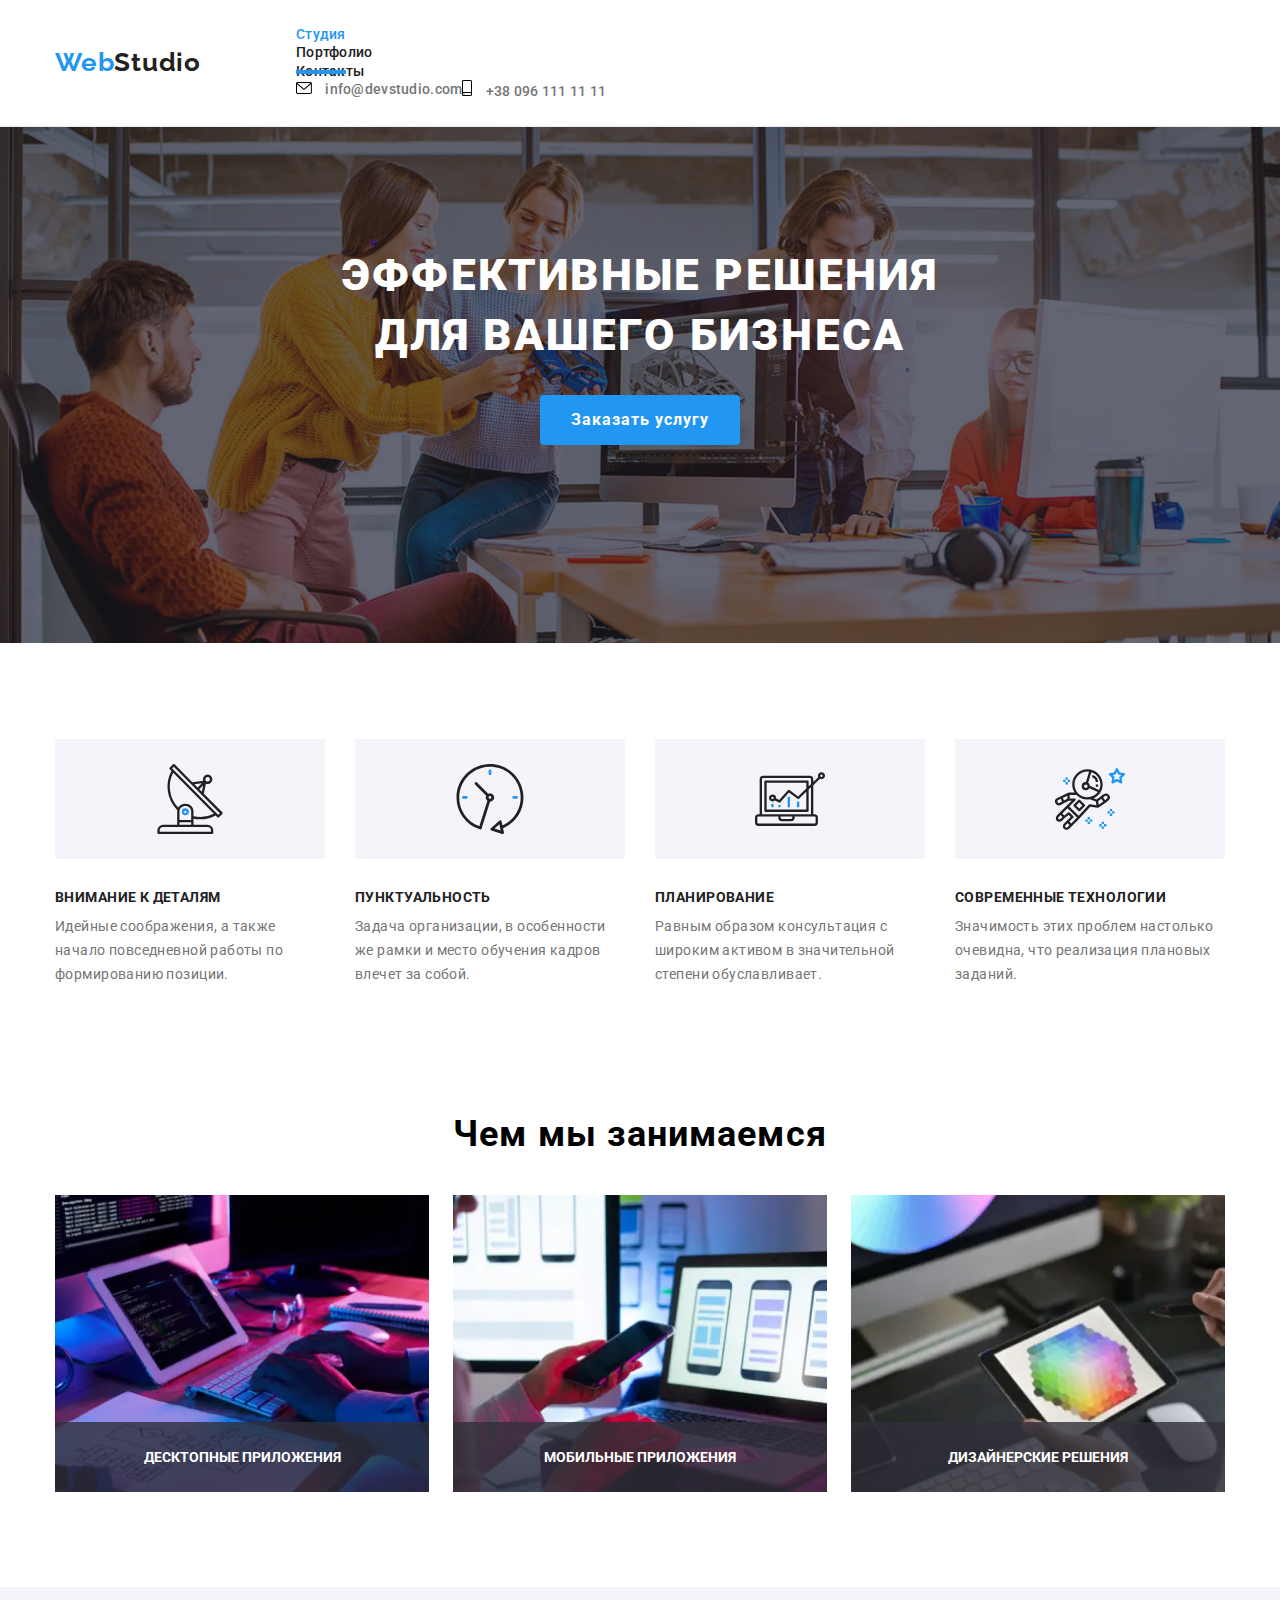
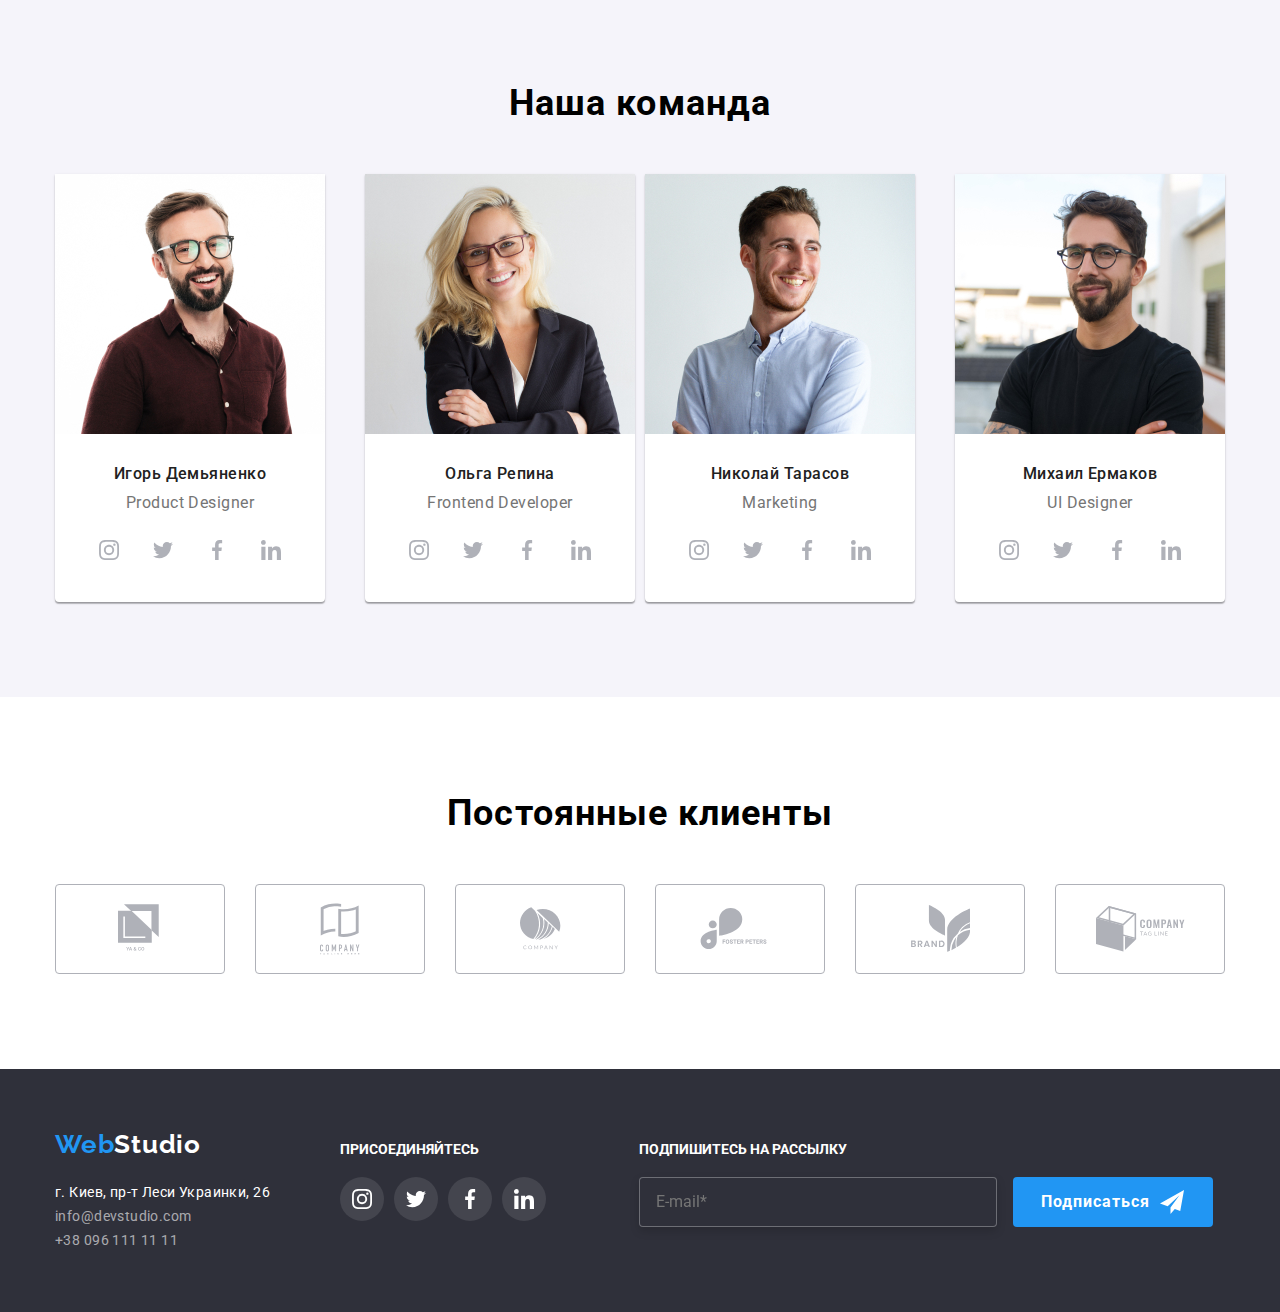
==== commit b4bd1110: "addes menu for mobile version" ====
--- a/index.html
+++ b/index.html
@@ -16,7 +16,7 @@
   </head>
   <body>
     <!-- HEADER -->
-    <!-- <header class="header">
+     <header class="header">
       <div class="container">
         <nav class="navigation">
           <a
@@ -26,47 +26,52 @@
           >
             <span class="logo-accent-color">Web</span>Studio
           </a>
-          <ul class="nav-list list">
-            <li class="nav-list-items">
-              <a class="nav-list-link indicator-page link" href="./index.html"
-                >Студия</a
-              >
-            </li>
-            <li class="nav-list-items">
-              <a class="nav-list-link link" href="./portfolio.html"
-                >Портфолио</a
-              >
-            </li>
-            <li class="nav-list-items">
-              <a class="nav-list-link link" href="">Контакты</a>
-            </li>
-          </ul>
-        </nav>
-        <address class="address">
-          <ul class="header-address list">
-            <li class="header-address-items">
-              <a
-                class="header-address-link link"
-                href="mailto:info@devstudio.com"
-              >
-                <svg class="address-icon-mail">
-                  <use href="./images/sprite.svg#icon-envelope"></use>
-                </svg>
-                info@devstudio.com</a
-              >
-            </li>
-            <li class="header-address-items">
-              <a class="header-address-link link" href="tel:+380961111111">
-                <svg class="address-icon-phone">
-                  <use href="./images/sprite.svg#icon-smartphone"></use>
-                </svg>
-                +38 096 111 11 11</a
-              >
-            </li>
-          </ul>
-        </address>
+          <button type="button"
+              aria-controls="menu-container" 
+              class="header-btn is-open" 
+              data-menu-button>
+            <svg width="40" height="40" aria-label="Переключатель мобильного меню">
+              <use class="icon-cross" href="./images/menu-btn.svg#cross"> </use>
+              <use class="icon-menu" href="./images/menu-btn.svg#menu"> </use>
+            </svg>
+          </button>
+          <div 
+               class="menu-container is-open"
+               id="menu-container"
+               data-menu>
+            <ul class="nav-list list">
+              <li class="nav-list-items">
+                <a class="nav-list-link indicator-page link" href="./index.html">Студия</a>
+              </li>
+              <li class="nav-list-items">
+                <a class="nav-list-link link" href="./portfolio.html">Портфолио</a>
+              </li>
+              <li class="nav-list-items">
+                <a class="nav-list-link link" href="">Контакты</a>
+              </li>
+            </ul>
+            <address class="address">
+              <ul class="header-address list">
+                <li class="header-address-items">
+                  <a class="header-address-link link" href="mailto:info@devstudio.com">
+                    <svg class="address-icon-mail">
+                      <use href="./images/sprite.svg#icon-envelope"></use>
+                    </svg>
+                    info@devstudio.com</a>
+                </li>
+                <li class="header-address-items">
+                  <a class="header-address-link link" href="tel:+380961111111">
+                    <svg class="address-icon-phone">
+                      <use href="./images/sprite.svg#icon-smartphone"></use>
+                    </svg>
+                    +38 096 111 11 11</a>
+                </li>
+              </ul>
+            </address>
+          </div>
+      </nav>
       </div>
-    </header> -->
+    </header>
     <main>
       <!-- HERO -->
       <section class="hero">
@@ -532,5 +537,6 @@
     </div>
 
     <script src="./js/modal.js"></script>
+    <script src="./js/menu.js"></script>
   </body>
 </html>
--- a/css/main.min.css
+++ b/css/main.min.css
@@ -1,2 +1,2 @@
-.visually-hidden{position:absolute !important;clip:rect(1px 1px 1px 1px);clip:rect(1px, 1px, 1px, 1px);padding:0 !important;border:0 !important;height:1px !important;width:1px !important;overflow:hidden}body{font-family:"Roboto",sans-serif;font-style:normal;font-weight:400}*,*::before,*::after{margin:0;padding:0}.list{list-style:none}.link{text-decoration:none;font-style:normal}img{display:block}.container{padding:0 15px}@media screen and (min-width: 480px){.container{width:480px;margin:0 auto}}@media screen and (min-width: 768px){.container{width:768px}.our-advantages .container .list{display:flex;flex-wrap:wrap}.our-advantages .container .list:nth-child(2n){margin-right:-30px}.about-us .container .about-us-list{display:flex;flex-wrap:wrap}.clients .container .list:nth-child(2n){margin-right:0}}@media screen and (min-width: 1200px){.container{width:1200px}.footer .container{display:flex}.our-advantages .container .list:last-child{margin-right:-30px}.about-us .container .about-us-list{display:flex;justify-content:space-between}}.title{font-style:normal;font-weight:700;font-size:28px;line-height:1.167;text-align:center;letter-spacing:0.03em;color:#212121 1}@media screen and (min-width: 1200px){.title{font-size:36px}}.logo-link{margin-right:95px;font-family:"Raleway",sans-serif;font-style:normal;font-weight:700;font-size:26px;line-height:1.192;letter-spacing:0.03em;color:#212121}.logo-accent-color{color:#2196f3}.social-list{display:flex;justify-content:center}.social-list-link{display:flex;align-items:center;justify-content:center;width:44px;height:44px;border-radius:50%;transition:all 250ms cubic-bezier(0.4, 0, 0.2, 1)}.social-list-svg{width:20px;height:20px;transition:all 250ms cubic-bezier(0.4, 0, 0.2, 1)}.social-list-link:hover,.social-list-link:focus{background-color:#2196f3}.social-list-link:hover .social-list-svg,.social-list-link:focus .social-list-svg{fill:#ffffff}.social-list-item:not(:last-child){margin-right:10px}.social-list-link{background-color:#ffffff;transition:all 250ms cubic-bezier(0.4, 0, 0.2, 1)}.social-list-svg{fill:#afb1b8;transition:all 250ms cubic-bezier(0.4, 0, 0.2, 1)}.container-social-link .social-list-link{background-color:rgba(255,255,255,0.1);transition:all 250ms cubic-bezier(0.4, 0, 0.2, 1)}.container-social-link .social-list-svg{fill:#ffffff;transition:all 250ms cubic-bezier(0.4, 0, 0.2, 1)}.container-social-link .social-list-link:hover,.container-social-link .social-list-link:focus{background-color:#2196f3}.button-hero{display:block;margin-left:auto;margin-right:auto;min-width:200px;height:50px;border-radius:4px;border:0px solid #2196f3;font-weight:700;font-size:16px;line-height:1.875;text-align:center;letter-spacing:0.06em;color:#fff;background-color:#2196f3;cursor:pointer}.backdrop{position:fixed;top:0;left:0;width:100%;height:100%;background-color:rgba(0,0,0,0.2);transition:all 500ms cubic-bezier(0.4, 0, 0.2, 1)}.backdrop.is-hidden{opacity:0;visibility:hidden;pointer-events:none;transition:all 500ms cubic-bezier(0.4, 0, 0.2, 1) 500ms}.backdrop.is-hidden .modal{transform:translate(-50%, -50%) scale(0);transition:all 500ms cubic-bezier(0.4, 0, 0.2, 1) 0ms}.button-close-icon{fill:#000000}.close-btn{position:absolute;top:8px;right:8px;padding-top:6px;padding-left:6px;padding-right:6px;border-radius:50%;border:1px solid rgba(0,0,0,0.1);background:#ffffff;cursor:pointer}.checkbox-container{padding-left:14px;margin-bottom:30px}.header-modal-form{text-align:center;margin-bottom:12px}.modal{position:absolute;top:50%;left:50%;transform:translate(-50%, -50%) scale(1);padding:40px;max-width:450px;max-height:610px;background-color:#fff;border:0px none rgba(255,255,255,0.1);transition:all 500ms cubic-bezier(0.4, 0, 0.2, 1) 500ms}.modal-form{display:flex;flex-direction:column}.modal-form-field{margin-bottom:10px;font-family:"Roboto",sans-serif;font-size:12px;line-height:14px;letter-spacing:1.167;color:#757575}.modal-form-field-wrapper{display:block;position:relative;margin-top:4px}.modal-form-input,.modal-form-message{transition:fill 250ms cubic-bezier(0.4, 0, 0.2, 1)}.modal-form-input:focus,.modal-form-message:focus{outline:none;border:1px solid #2196f3}.modal-form-input:focus+.modal-form-svg-icon{fill:#2196f3}.modal-form-input{display:block;width:100%;height:40px;border:1px solid rgba(33,33,33,0.2);border-radius:4px;padding-left:42px}.modal-form-message{height:120px;border:1px solid rgba(33,33,33,0.2);border-radius:4px;resize:none;margin-bottom:20px;padding:12px 16px;font-family:"Roboto",sans-serif;font-size:12px;line-height:14px;letter-spacing:1.167;color:#757575}.modal-form-svg-icon{position:absolute;top:50%;left:12px;transform:translateY(-50%)}.modal-form-policy-label{font-size:14px;color:#757575}.modal-form-policy-label::before{display:inline-block;content:'';width:16px;height:15px;background-repeat:no-repeat;background-position:center;background-image:url("../images/vector.svg")}.modal-form-policy:checked+.modal-form-policy-label::before{display:inline-block;content:'';width:16px;height:15px;background-repeat:no-repeat;background-position:center;background-image:url("../images/icon-check.svg")}.modal-submit-form-btn{margin-left:auto;margin-right:auto;width:200px;height:50px;border-radius:4px;border:0px;font-weight:700;font-size:16px;text-align:center;color:#fff;background-color:#2196f3;cursor:pointer}.check-policy-link{color:#2196f3}@media screen and (min-width: 1200px){.modal{width:528px;height:581px}}.header{border-bottom:1px solid #ececec;padding:25px 0}.header .container{display:flex;align-items:center}.header-address{display:flex}.header .container .address{margin-left:auto}.header-address-link{font-weight:500;font-size:14px;line-height:1.143;letter-spacing:0.02em;color:#757575;transition:color 250ms cubic-bezier(0.4, 0, 0.2, 1)}.header-address-items:not(:last-child){margin-right:50px}.header-address-link:hover,.header-address-link:active,.header-address-link:focus{color:#2196f3}.header-address-link:hover,.header-address-link:active,.header-address-link:focus .address-icon-mail,.header-address-link:focus .address-icon-phone{fill:#2196f3}.navigation{display:flex;align-items:center}.nav-list{display:flex}.nav-list-link{font-weight:500;font-size:14px;line-height:1.143;letter-spacing:0.02em;color:#212121;transition:color 250ms cubic-bezier(0.4, 0, 0.2, 1)}.nav-list-items:not(:last-child){margin-right:50px}.nav-list-link:hover,.nav-list-link:active,.nav-list-link:focus{color:#2196f3}.indicator-page{color:#2196f3;position:relative}.indicator-page::after{position:absolute;display:block;content:'';min-width:100%;height:4px;background-color:#2196f3;margin-top:28px}.address-icon-mail{margin-right:10px;width:16px;height:12px;color:#757575;transition:color 250ms cubic-bezier(0.4, 0, 0.2, 1)}.address-icon-phone{margin-right:10px;width:10px;height:16px;color:#757575;transition:color 250ms cubic-bezier(0.4, 0, 0.2, 1)}.footer{padding-top:60px;padding-bottom:60px;background-color:#2f303a}.footer .container .logo-link{margin-right:0}.container-footer-address,.container-social-link,.subscription-container{text-align:center}.container-social-link{margin:60px 0}.address{color:#fff}.address-list{margin-top:20px}.address-list-item{font-size:14px;line-height:24px;letter-spacing:0.03em}.contacts{color:rgba(255,255,255,0.6)}.logo-color-footer{color:#fff}.container-social-link p,.subscription-container p{margin-bottom:20px;margin-top:12px;font-weight:700;font-size:14px;line-height:16px;letter-spacing:1.143;text-transform:uppercase;color:#fff}.contact-form-input{margin-bottom:20px;width:100%;height:50px;padding-left:16px;color:#fff;border:1px solid rgba(255,255,255,0.3);background-color:#2f303a;box-sizing:border-box;filter:drop-shadow(0px 4px 4px rgba(0,0,0,0.15));border-radius:4px}.submit-btn{position:relative;width:200px;height:50px;border-radius:4px;border:0px solid #2196f3;font-weight:700;font-size:16px;line-height:1.875;text-align:left;padding-left:28px;letter-spacing:0.06em;color:#fff;background-color:#2196f3;cursor:pointer}.submit-btn-svg{position:absolute;top:50%;transform:translateY(-50%);margin-left:10px;fill:#ffffff;width:24px;height:24px}@media screen and (min-width: 786px){.footer-tablet-conteiner{display:flex;justify-content:space-around}.container-social-link{margin:0px 0}.contact-form-input{width:450px}.submit-btn{display:block;margin:0 auto}}@media screen and (min-width: 1200px){.container-social-link{margin-left:70px}.container-footer-address,.container-social-link,.subscription-container{text-align:left}.subscription-container{margin-left:93px}.submit-btn{display:inline;margin-left:12px}.contact-form-input{width:358px}}.hero{padding-top:118px;padding-bottom:198px;background-image:linear-gradient(rgba(47,48,58,0.4), rgba(47,48,58,0.4)),url("../images/bg-phone.jpg");background-repeat:no-repeat;background-size:cover}.hero-title{margin-right:auto;margin-left:auto;margin-bottom:30px;font-weight:900;font-size:26px;line-height:1.615;letter-spacing:0.05em;text-align:center;text-transform:uppercase;color:#fff}@media screen and (min-device-pixel-ratio: 2) and (min-width: 320px), screen and (min-resolution: 192dpi) and (min-width: 320px), screen and (min-resolution: 2dppx) and (min-width: 320px){.hero{background-image:linear-gradient(rgba(25,28,38,0.2), rgba(25,28,38,0.2)),url("../images/bg-phone@2x.jpg")}}@media screen and (min-width: 390px){.hero-title{width:360px}}@media screen and (min-width: 768px){.hero{background-image:linear-gradient(rgba(47,48,58,0.4), rgba(47,48,58,0.4)),url("../images/bg-tablet.jpg")}}@media screen and (min-device-pixel-ratio: 2) and (min-width: 768px), screen and (min-resolution: 192dpi) and (min-width: 768px), screen and (min-resolution: 2dppx) and (min-width: 768px){.hero{background-image:linear-gradient(rgba(25,28,38,0.2), rgba(25,28,38,0.2)),url("../images/bg-tablet@2x.jpg")}}@media screen and (min-width: 1200px){.hero{background-image:linear-gradient(rgba(47,48,58,0.4), rgba(47,48,58,0.4)),url("../images/bg.jpg")}.hero-title{width:696px;font-size:44px;line-height:1.364}}@media screen and (min-device-pixel-ratio: 2) and (min-width: 1200px), screen and (min-resolution: 192dpi) and (min-width: 1200px), screen and (min-resolution: 2dppx) and (min-width: 1200px){.hero{background-image:linear-gradient(rgba(25,28,38,0.2), rgba(25,28,38,0.2)),url("../images/bg@2x.jpg")}}.our-advantages{padding:60px 0}.advantages-list-item{width:100%}.advantages-list-item:not(:last-child){margin-bottom:30px}.advantages-list-item:first-child::before{display:block;content:'';width:100%;height:120px;background-color:#f5f4fa;background-image:url("../images/antenna.svg");background-repeat:no-repeat;background-position:center}.advantages-list-item:nth-child(2)::before{display:block;content:'';width:100%;height:120px;background-color:#f5f4fa;background-image:url("../images/clock.svg");background-repeat:no-repeat;background-position:center}.advantages-list-item:nth-child(3)::before{display:block;content:'';width:100%;height:120px;background-color:#f5f4fa;background-image:url("../images/diagram.svg");background-repeat:no-repeat;background-position:center}.advantages-list-item:last-child::before{display:block;content:'';width:100%;height:120px;background-color:#f5f4fa;background-image:url("../images/astronaut.svg");background-repeat:no-repeat;background-position:center}.advantages-list-title{padding-top:30px;padding-bottom:10px;text-align:center;font-weight:700;font-size:14px;line-height:1.143;letter-spacing:0.03em;text-transform:uppercase;color:#212121}.advantages-list-description{font-size:14px;line-height:1.714;letter-spacing:0.03em;color:#757575}@media screen and (min-width: 768px){.advantages-list-item{width:calc((100% - 4 * 15px) / 2)}.advantages-list-item:nth-child(2n+1){margin-right:30px}.advantages-list-title{text-align:left}}@media screen and (min-width: 1200px){.advantages-list-item{width:calc((100% - 8 * 15px) / 4)}.advantages-list-item:not(:last-child){margin-right:30px}.our-advantages{padding:96px 0}}.services{display:none}@media screen and (min-width: 1200px){.services{display:block;padding-bottom:95px}.services .container .title{margin-bottom:40px}.services-list{display:flex;justify-content:space-between}.services-list-img-wrapper{position:relative}.services-list-description-wrapper{position:absolute;bottom:0;left:0;width:374px;height:70px;background-color:rgba(47,48,58,0.8)}.services-list-description{padding:27px 0;font-weight:700;font-size:14px;line-height:16px;text-align:center;letter-spacing:1.143;text-transform:uppercase;color:#fff}}.about-us{background-color:#f5f4fa;padding:60px 0}.about-us .container .title{margin-bottom:30px}.about-us-title{margin-top:30px;margin-bottom:10px;font-weight:500;font-size:16px;line-height:1.188;text-align:center;letter-spacing:0.03em;color:#212121}.about-us-description{padding-bottom:16px;font-size:16px;line-height:1.188;text-align:center;letter-spacing:0.03em;color:#757575}.about-us-list-item{padding-bottom:24px;background-color:#ffffff;box-shadow:0px 1px 3px rgba(0,0,0,0.12),0px 1px 1px rgba(0,0,0,0.14),0px 2px 1px rgba(0,0,0,0.2);border-radius:0px 0px 4px 4px}.about-us-list-item:not(:last-child){margin-bottom:30px}.about-us-list-item img{width:100%}@media screen and (min-width: 768px){.about-us-list-item:not(:last-child){margin-bottom:0}.about-us-list-item:nth-child(2n+1){margin-right:30px}.about-us-list-item:not(:nth-last-child(-n+2)){margin-bottom:30px}}@media screen and (min-width: 1200px){.about-us{padding:95px 0}.about-us .container .title{margin-bottom:50px}.about-us-list-item{padding-bottom:30px}.about-us-list-item:not(:last-child){margin-bottom:0}}.clients{padding-top:60px;padding-bottom:60px}.clients-list{margin-top:30px;display:flex;flex-wrap:wrap;margin-right:-30px}.clients-list-item{display:flex;align-items:center;justify-content:center;width:calc((100% - 4 * 15px) / 2)}.clients-list-item:nth-child(2n+1){margin-right:30px}.clients-list-item:not(:nth-last-child(-n+2)){margin-bottom:30px}.clients-list-item .link{display:flex;align-items:center;justify-content:center;width:100%;height:90px;border:1px solid #afb1b8;box-sizing:border-box;border-radius:4px;transition:all 250ms cubic-bezier(0.4, 0, 0.2, 1)}.clients-list-icon{fill:#afb1b8;transition:fill 250ms cubic-bezier(0.4, 0, 0.2, 1)}.clients-list-item:hover .link{border:1px solid #2196f3}.clients-list-item:hover .clients-list-icon{fill:#2196f3}.clients-list-item .link:focus .clients-list-icon{fill:#2196f3}.clients-list-item:focus .link{border:1px solid #2196f3}@media screen and (min-width: 768px){.clients-list{margin-right:0}.clients-list-item{width:calc((100% - 4 * 15px) / 3)}.clients-list-item:nth-child(2n+1){margin-right:0}.clients-list-item:not(:nth-last-child(-n+2)){margin-bottom:0}.clients-list-item:not(:nth-child(3n)){margin-right:30px}.clients-list-item:not(:nth-last-child(-n+3)){margin-bottom:30px}}@media screen and (min-width: 1200px){.clients{padding-top:95px;padding-bottom:95px}.clients-list-item{width:170px}.clients-list{margin-top:50px;flex-wrap:unset;justify-content:space-between}.clients-list-item:not(:nth-child(3n)){margin-right:0px}.clients-list-item:not(:nth-last-child(-n+3)){margin-bottom:0px}}
+.visually-hidden{position:absolute !important;clip:rect(1px 1px 1px 1px);clip:rect(1px, 1px, 1px, 1px);padding:0 !important;border:0 !important;height:1px !important;width:1px !important;overflow:hidden}body{font-family:"Roboto",sans-serif;font-style:normal;font-weight:400}*,*::before,*::after{margin:0;padding:0}.list{list-style:none}.link{text-decoration:none;font-style:normal}img{display:block}.container{padding:0 15px}@media screen and (min-width: 480px){.container{width:480px;margin:0 auto}}@media screen and (min-width: 768px){.container{width:768px}.our-advantages .container .list{display:flex;flex-wrap:wrap}.our-advantages .container .list:nth-child(2n){margin-right:-30px}.about-us .container .about-us-list{display:flex;flex-wrap:wrap}.clients .container .list:nth-child(2n){margin-right:0}}@media screen and (min-width: 1200px){.container{width:1200px}.footer .container{display:flex}.our-advantages .container .list:last-child{margin-right:-30px}.about-us .container .about-us-list{display:flex;justify-content:space-between}}.title{font-style:normal;font-weight:700;font-size:28px;line-height:1.167;text-align:center;letter-spacing:0.03em;color:#212121 1}@media screen and (min-width: 1200px){.title{font-size:36px}}.logo-link{font-family:"Raleway",sans-serif;font-style:normal;font-weight:700;font-size:26px;line-height:1.192;letter-spacing:0.03em;color:#212121}.logo-accent-color{color:#2196f3}@media screen and (min-width: 768px){.logo-link{margin-right:88px}}@media screen and (min-width: 1200px){.logo-link{margin-right:95px}}.social-list{display:flex;justify-content:center}.social-list-link{display:flex;align-items:center;justify-content:center;width:44px;height:44px;border-radius:50%;transition:all 250ms cubic-bezier(0.4, 0, 0.2, 1)}.social-list-svg{width:20px;height:20px;transition:all 250ms cubic-bezier(0.4, 0, 0.2, 1)}.social-list-link:hover,.social-list-link:focus{background-color:#2196f3}.social-list-link:hover .social-list-svg,.social-list-link:focus .social-list-svg{fill:#ffffff}.social-list-item:not(:last-child){margin-right:10px}.social-list-link{background-color:#ffffff;transition:all 250ms cubic-bezier(0.4, 0, 0.2, 1)}.social-list-svg{fill:#afb1b8;transition:all 250ms cubic-bezier(0.4, 0, 0.2, 1)}.container-social-link .social-list-link{background-color:rgba(255,255,255,0.1);transition:all 250ms cubic-bezier(0.4, 0, 0.2, 1)}.container-social-link .social-list-svg{fill:#ffffff;transition:all 250ms cubic-bezier(0.4, 0, 0.2, 1)}.container-social-link .social-list-link:hover,.container-social-link .social-list-link:focus{background-color:#2196f3}.button-hero{display:block;margin-left:auto;margin-right:auto;min-width:200px;height:50px;border-radius:4px;border:0px solid #2196f3;font-weight:700;font-size:16px;line-height:1.875;text-align:center;letter-spacing:0.06em;color:#fff;background-color:#2196f3;cursor:pointer}.backdrop{position:fixed;top:0;left:0;width:100%;height:100%;background-color:rgba(0,0,0,0.2);transition:all 500ms cubic-bezier(0.4, 0, 0.2, 1);padding:93px 15px;overflow-y:scroll}.backdrop.is-hidden{opacity:0;visibility:hidden;pointer-events:none;transition:all 500ms cubic-bezier(0.4, 0, 0.2, 1) 500ms}.backdrop.is-hidden .modal{transform:translate(-50%, -50%) scale(0);transition:all 500ms cubic-bezier(0.4, 0, 0.2, 1) 0ms}.button-close-icon{fill:#000000}.button-close-icon:focus,.button-close-icon:hover{fill:#2196f3}.close-btn{position:absolute;top:8px;right:8px;padding-top:6px;padding-left:6px;padding-right:6px;border-radius:50%;border:1px solid rgba(0,0,0,0.1);background:#ffffff;cursor:pointer}.checkbox-container{padding-left:14px;margin-bottom:30px}.header-modal-form{text-align:center;margin-bottom:12px}.modal{position:relative;padding:40px;width:100%;background-color:#fff;border:0px none rgba(255,255,255,0.1);transition:all 500ms cubic-bezier(0.4, 0, 0.2, 1) 500ms;transform:scale(1) rotate(360deg)}.modal-form{display:flex;flex-direction:column}.modal-form-field{margin-bottom:10px;font-family:"Roboto",sans-serif;font-size:12px;line-height:14px;letter-spacing:1.167;color:#757575}.modal-form-field-wrapper{display:block;position:relative;margin-top:4px}.modal-form-input,.modal-form-message{transition:fill 250ms cubic-bezier(0.4, 0, 0.2, 1)}.modal-form-input:focus,.modal-form-message:focus{outline:none;border:1px solid #2196f3}.modal-form-input:focus+.modal-form-svg-icon{fill:#2196f3}.modal-form-input{display:block;width:100%;height:40px;border:1px solid rgba(33,33,33,0.2);border-radius:4px;padding-left:42px}.modal-form-message{width:100%;height:120px;border:1px solid rgba(33,33,33,0.2);border-radius:4px;resize:none;margin-bottom:20px;padding:12px 16px;font-family:"Roboto",sans-serif;font-size:12px;line-height:14px;letter-spacing:1.167;color:#757575}.modal-form-svg-icon{position:absolute;top:50%;left:12px;transform:translateY(-50%)}.modal-form-policy-label{font-size:14px;color:#757575}.modal-form-policy-label::before{display:inline-block;content:'';width:16px;height:15px;background-repeat:no-repeat;background-position:center;background-image:url("../images/vector.svg")}.modal-form-policy:checked+.modal-form-policy-label::before{display:inline-block;content:'';width:16px;height:15px;background-repeat:no-repeat;background-position:center;background-image:url("../images/icon-check.svg")}.modal-submit-form-btn{margin-left:auto;margin-right:auto;width:200px;height:50px;border-radius:4px;border:0px;font-weight:700;font-size:16px;text-align:center;color:#fff;background-color:#2196f3;cursor:pointer}.check-policy-link{color:#2196f3}@media screen and (min-width: 480px){.modal{position:absolute;top:50%;left:50%;width:450px;height:610px;transform:translate(-50%, -50%) scale(1)}.backdrop.is-hidden .modal{transform:translate(-50%, -50%) scale(0)}}@media screen and (min-width: 1200px){.modal{width:528px;height:581px}}.header{border-bottom:1px solid #ececec;padding:16px 0;position:relative}@media screen and (min-width: 768px){.header{padding:25px 0}}.navigation{display:flex;align-items:center}@media screen and (max-width: 767px){.navigation{justify-content:space-between}}.header-btn{margin:0;padding:0;width:40px;height:40px;border:none;background-color:white}@media screen and (min-width: 768px){.header-btn{display:none}}.header-btn .icon-cross{display:none}.header-btn.is-open .icon-cross{display:block}.header-btn.is-open .icon-menu{display:none}.header-btn:hover .icon-cross,.header-btn:focus .icon-crossb,.header-btn:active .icon-cross,.header-btn:hover .icon-menu,.header-btn:focus .icon-menu,.header-btn:active .icon-menu{fill:#2196f3}@media screen and (max-width: 767px){.menu-container{position:absolute;top:100%;left:0;width:100%;background-color:#fff;height:393px}.menu-container .menu-container.is-open{display:none}.nav-list{text-align:center;margin:60px 0}.nav-list-items:not(:last-child){margin-bottom:40px}}.nav-list-link{font-weight:500;font-size:14px;line-height:1.143;letter-spacing:0.02em;color:#212121;transition:color 250ms cubic-bezier(0.4, 0, 0.2, 1)}.nav-list-link:hover,.nav-list-link:active,.nav-list-link:focus{color:#2196f3}@media screen and (max-width: 767px){.nav-list-link{font-size:18px}}.indicator-page{color:#2196f3;position:relative}.indicator-page::after{position:absolute;top:100%;right:0%;display:block;content:'';width:100%;height:4px;background-color:#2196f3;margin-top:28px}@media screen and (max-width: 767px){.indicator-page::after{margin-top:8px}}@media screen and (max-width: 767px){.header-address{text-align:center}}@media screen and (min-width: 768px){.header-address{display:flex;margin-left:auto}}.header-address-link{font-weight:500;font-size:14px;line-height:1.143;letter-spacing:0.02em;color:#757575;transition:color 250ms cubic-bezier(0.4, 0, 0.2, 1)}.header-address-link:hover,.header-address-link:active,.header-address-link:focus{color:#2196f3}.header-address-link:focus .address-icon-mail,.header-address-link:focus .address-icon-phone,.header-address-link:active .address-icon-mail,.header-address-link:active .address-icon-phone,.header-address-link:hover .address-icon-mail,.header-address-link:hover .address-icon-phone{fill:#2196f3}@media screen and (max-width: 767px){.header-address-link{font-size:18px}}@media screen and (max-width: 767px){.header-address-items:not(:last-child){margin-bottom:16px}}.address-icon-mail{margin-right:10px;width:16px;height:12px;color:#757575;transition:color 250ms cubic-bezier(0.4, 0, 0.2, 1)}.address-icon-phone{margin-right:10px;width:10px;height:16px;color:#757575;transition:color 250ms cubic-bezier(0.4, 0, 0.2, 1)}.footer{padding-top:60px;padding-bottom:60px;background-color:#2f303a}.footer .container .logo-link{margin-right:0}.container-footer-address,.container-social-link,.subscription-container{text-align:center}.container-social-link{margin:60px 0}.address{color:#fff}.address-list{margin-top:20px}.address-list-item{font-size:14px;line-height:24px;letter-spacing:0.03em}.contacts{color:rgba(255,255,255,0.6)}.logo-color-footer{color:#fff}.container-social-link p,.subscription-container p{margin-bottom:20px;margin-top:12px;font-weight:700;font-size:14px;line-height:16px;letter-spacing:1.143;text-transform:uppercase;color:#fff}.contact-form-input{margin-bottom:20px;width:100%;height:50px;padding-left:16px;color:#fff;border:1px solid rgba(255,255,255,0.3);background-color:#2f303a;box-sizing:border-box;filter:drop-shadow(0px 4px 4px rgba(0,0,0,0.15));border-radius:4px}.submit-btn{position:relative;width:200px;height:50px;border-radius:4px;border:0px solid #2196f3;font-weight:700;font-size:16px;line-height:1.875;text-align:left;padding-left:28px;letter-spacing:0.06em;color:#fff;background-color:#2196f3;cursor:pointer}.submit-btn-svg{position:absolute;top:50%;transform:translateY(-50%);margin-left:10px;fill:#ffffff;width:24px;height:24px}@media screen and (min-width: 786px){.footer-tablet-conteiner{display:flex;justify-content:space-around}.container-social-link{margin:0px 0}.contact-form-input{width:450px}.submit-btn{display:block;margin:0 auto}}@media screen and (min-width: 1200px){.container-social-link{margin-left:70px}.container-footer-address,.container-social-link,.subscription-container{text-align:left}.subscription-container{margin-left:93px}.submit-btn{display:inline;margin-left:12px}.contact-form-input{width:358px}}.hero{padding-top:118px;padding-bottom:198px;background-image:linear-gradient(rgba(47,48,58,0.4), rgba(47,48,58,0.4)),url("../images/bg-phone.jpg");background-repeat:no-repeat;background-size:cover}.hero-title{margin-right:auto;margin-left:auto;margin-bottom:30px;font-weight:900;font-size:26px;line-height:1.615;letter-spacing:0.05em;text-align:center;text-transform:uppercase;color:#fff}@media screen and (min-device-pixel-ratio: 2) and (min-width: 320px), screen and (min-resolution: 192dpi) and (min-width: 320px), screen and (min-resolution: 2dppx) and (min-width: 320px){.hero{background-image:linear-gradient(rgba(25,28,38,0.2), rgba(25,28,38,0.2)),url("../images/bg-phone@2x.jpg")}}@media screen and (min-width: 390px){.hero-title{width:360px}}@media screen and (min-width: 768px){.hero{background-image:linear-gradient(rgba(47,48,58,0.4), rgba(47,48,58,0.4)),url("../images/bg-tablet.jpg")}}@media screen and (min-device-pixel-ratio: 2) and (min-width: 768px), screen and (min-resolution: 192dpi) and (min-width: 768px), screen and (min-resolution: 2dppx) and (min-width: 768px){.hero{background-image:linear-gradient(rgba(25,28,38,0.2), rgba(25,28,38,0.2)),url("../images/bg-tablet@2x.jpg")}}@media screen and (min-width: 1200px){.hero{background-image:linear-gradient(rgba(47,48,58,0.4), rgba(47,48,58,0.4)),url("../images/bg.jpg")}.hero-title{width:696px;font-size:44px;line-height:1.364}}@media screen and (min-device-pixel-ratio: 2) and (min-width: 1200px), screen and (min-resolution: 192dpi) and (min-width: 1200px), screen and (min-resolution: 2dppx) and (min-width: 1200px){.hero{background-image:linear-gradient(rgba(25,28,38,0.2), rgba(25,28,38,0.2)),url("../images/bg@2x.jpg")}}.our-advantages{padding:60px 0}.advantages-list-item{width:100%}.advantages-list-item:not(:last-child){margin-bottom:30px}.advantages-list-item:first-child::before{display:block;content:'';width:100%;height:120px;background-color:#f5f4fa;background-image:url("../images/antenna.svg");background-repeat:no-repeat;background-position:center}.advantages-list-item:nth-child(2)::before{display:block;content:'';width:100%;height:120px;background-color:#f5f4fa;background-image:url("../images/clock.svg");background-repeat:no-repeat;background-position:center}.advantages-list-item:nth-child(3)::before{display:block;content:'';width:100%;height:120px;background-color:#f5f4fa;background-image:url("../images/diagram.svg");background-repeat:no-repeat;background-position:center}.advantages-list-item:last-child::before{display:block;content:'';width:100%;height:120px;background-color:#f5f4fa;background-image:url("../images/astronaut.svg");background-repeat:no-repeat;background-position:center}.advantages-list-title{padding-top:30px;padding-bottom:10px;text-align:center;font-weight:700;font-size:14px;line-height:1.143;letter-spacing:0.03em;text-transform:uppercase;color:#212121}.advantages-list-description{font-size:14px;line-height:1.714;letter-spacing:0.03em;color:#757575}@media screen and (min-width: 768px){.advantages-list-item{width:calc((100% - 4 * 15px) / 2)}.advantages-list-item:nth-child(2n+1){margin-right:30px}.advantages-list-title{text-align:left}}@media screen and (min-width: 1200px){.advantages-list-item{width:calc((100% - 8 * 15px) / 4)}.advantages-list-item:not(:last-child){margin-right:30px}.our-advantages{padding:96px 0}}.services{display:none}@media screen and (min-width: 1200px){.services{display:block;padding-bottom:95px}.services .container .title{margin-bottom:40px}.services-list{display:flex;justify-content:space-between}.services-list-img-wrapper{position:relative}.services-list-description-wrapper{position:absolute;bottom:0;left:0;width:374px;height:70px;background-color:rgba(47,48,58,0.8)}.services-list-description{padding:27px 0;font-weight:700;font-size:14px;line-height:16px;text-align:center;letter-spacing:1.143;text-transform:uppercase;color:#fff}}.about-us{background-color:#f5f4fa;padding:60px 0}.about-us .container .title{margin-bottom:30px}.about-us-title{margin-top:30px;margin-bottom:10px;font-weight:500;font-size:16px;line-height:1.188;text-align:center;letter-spacing:0.03em;color:#212121}.about-us-description{padding-bottom:16px;font-size:16px;line-height:1.188;text-align:center;letter-spacing:0.03em;color:#757575}.about-us-list-item{padding-bottom:24px;background-color:#ffffff;box-shadow:0px 1px 3px rgba(0,0,0,0.12),0px 1px 1px rgba(0,0,0,0.14),0px 2px 1px rgba(0,0,0,0.2);border-radius:0px 0px 4px 4px}.about-us-list-item:not(:last-child){margin-bottom:30px}.about-us-list-item img{width:100%}@media screen and (min-width: 768px){.about-us-list-item:not(:last-child){margin-bottom:0}.about-us-list-item:nth-child(2n+1){margin-right:30px}.about-us-list-item:not(:nth-last-child(-n+2)){margin-bottom:30px}}@media screen and (min-width: 1200px){.about-us{padding:95px 0}.about-us .container .title{margin-bottom:50px}.about-us-list-item{padding-bottom:30px}.about-us-list-item:not(:last-child){margin-bottom:0}}.clients{padding-top:60px;padding-bottom:60px}.clients-list{margin-top:30px;display:flex;flex-wrap:wrap;margin-right:-30px}.clients-list-item{display:flex;align-items:center;justify-content:center;width:calc((100% - 4 * 15px) / 2)}.clients-list-item:nth-child(2n+1){margin-right:30px}.clients-list-item:not(:nth-last-child(-n+2)){margin-bottom:30px}.clients-list-item .link{display:flex;align-items:center;justify-content:center;width:100%;height:90px;border:1px solid #afb1b8;box-sizing:border-box;border-radius:4px;transition:all 250ms cubic-bezier(0.4, 0, 0.2, 1)}.clients-list-icon{fill:#afb1b8;transition:fill 250ms cubic-bezier(0.4, 0, 0.2, 1)}.clients-list-item:hover .link{border:1px solid #2196f3}.clients-list-item:hover .clients-list-icon{fill:#2196f3}.clients-list-item .link:focus .clients-list-icon{fill:#2196f3}.clients-list-item:focus .link{border:1px solid #2196f3}@media screen and (min-width: 768px){.clients-list{margin-right:0}.clients-list-item{width:calc((100% - 4 * 15px) / 3)}.clients-list-item:nth-child(2n+1){margin-right:0}.clients-list-item:not(:nth-last-child(-n+2)){margin-bottom:0}.clients-list-item:not(:nth-child(3n)){margin-right:30px}.clients-list-item:not(:nth-last-child(-n+3)){margin-bottom:30px}}@media screen and (min-width: 1200px){.clients{padding-top:95px;padding-bottom:95px}.clients-list-item{width:170px}.clients-list{margin-top:50px;flex-wrap:unset;justify-content:space-between}.clients-list-item:not(:nth-child(3n)){margin-right:0px}.clients-list-item:not(:nth-last-child(-n+3)){margin-bottom:0px}}
 /*# sourceMappingURL=main.min.css.map */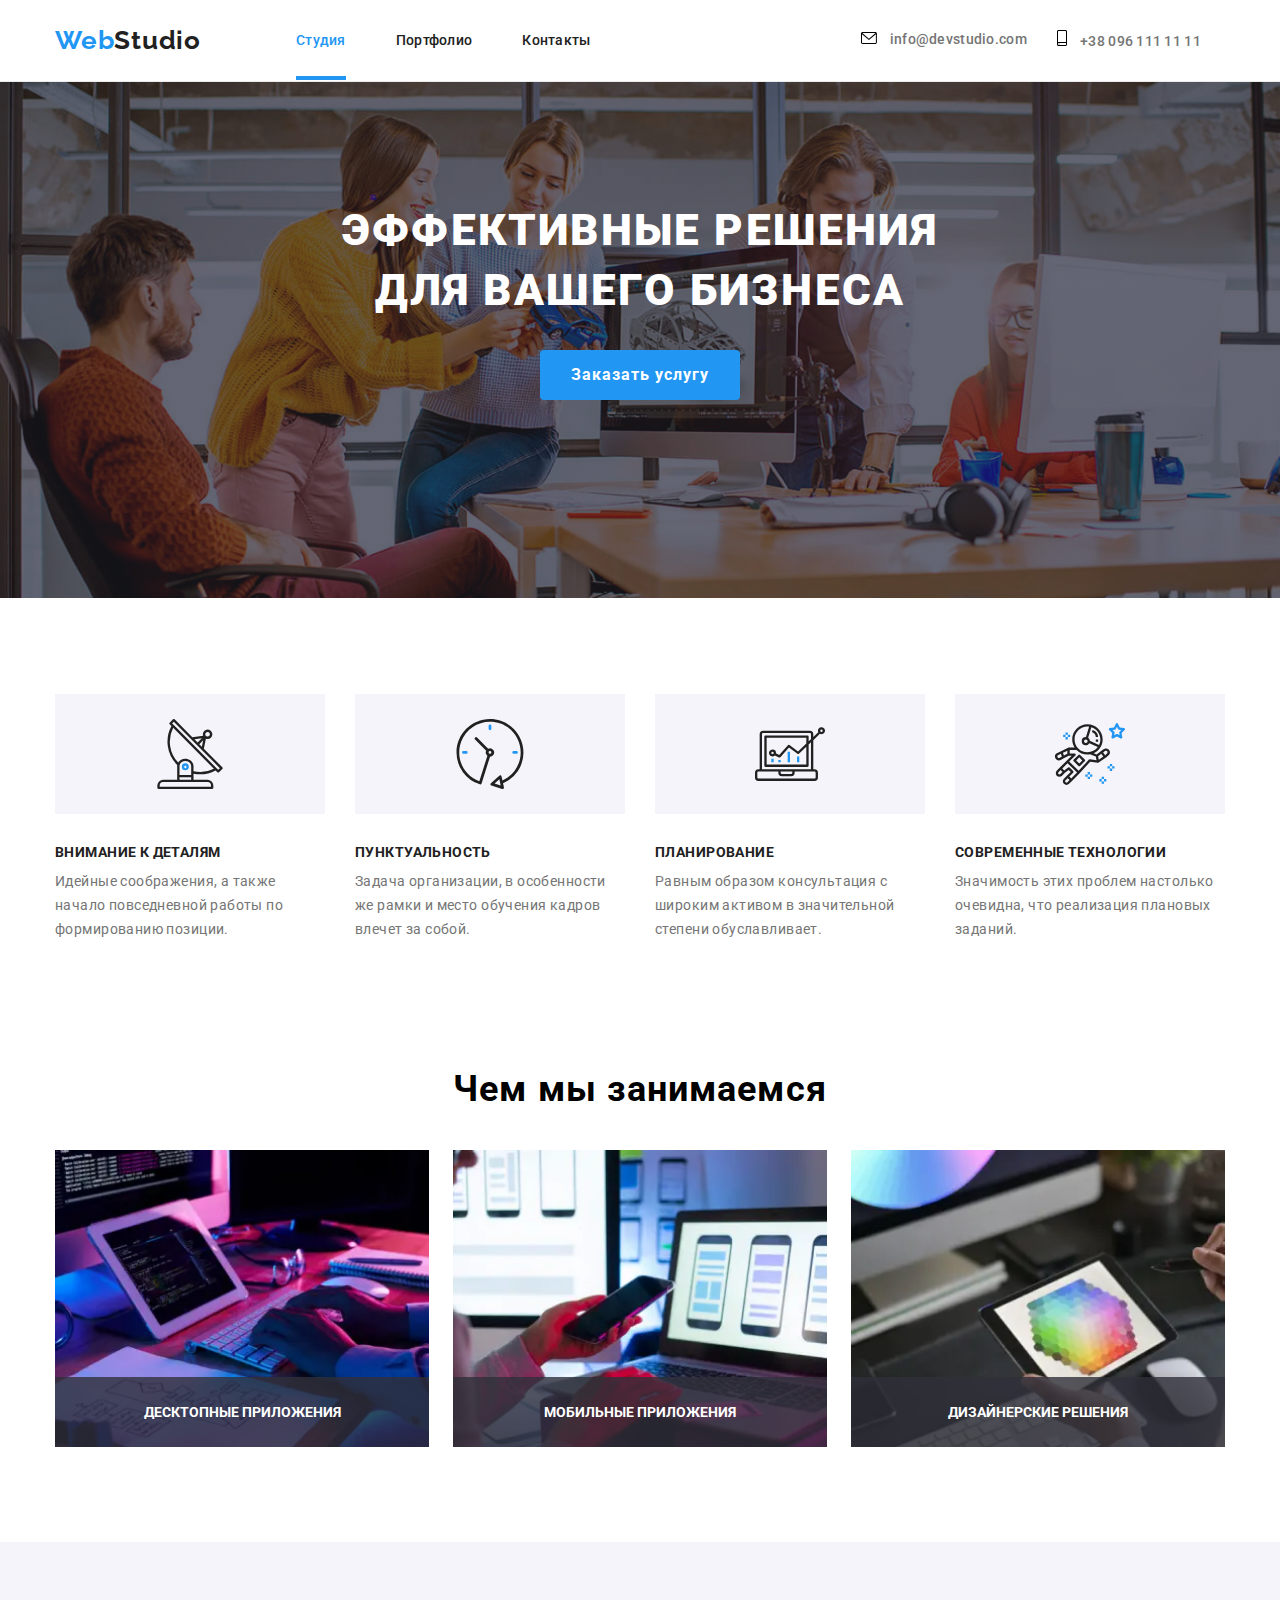
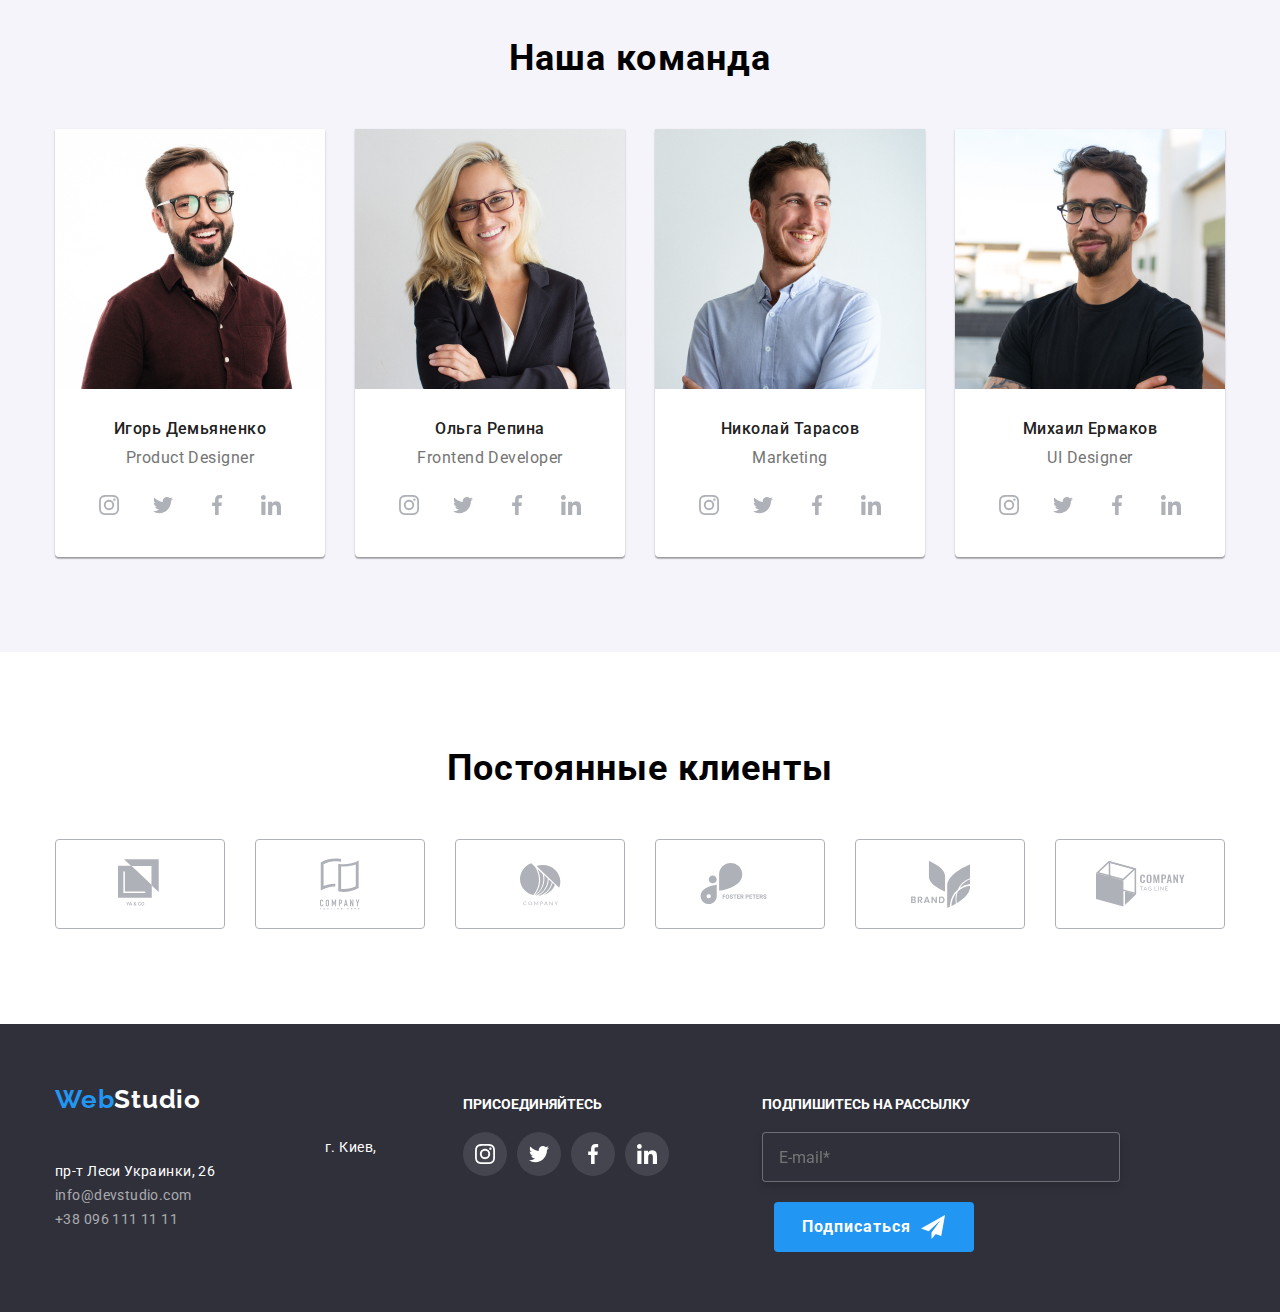
==== commit 5d9a04fb: "addes header, fixed margin in section about us" ====
--- a/index.html
+++ b/index.html
@@ -16,7 +16,7 @@
   </head>
   <body>
     <!-- HEADER -->
-     <header class="header">
+    <header class="header">
       <div class="container">
         <nav class="navigation">
           <a
@@ -36,7 +36,7 @@
             </svg>
           </button>
           <div 
-               class="menu-container is-open"
+               class="menu-container"
                id="menu-container"
                data-menu>
             <ul class="nav-list list">
--- a/css/main.min.css
+++ b/css/main.min.css
@@ -1,2 +1,2 @@
-.visually-hidden{position:absolute !important;clip:rect(1px 1px 1px 1px);clip:rect(1px, 1px, 1px, 1px);padding:0 !important;border:0 !important;height:1px !important;width:1px !important;overflow:hidden}body{font-family:"Roboto",sans-serif;font-style:normal;font-weight:400}*,*::before,*::after{margin:0;padding:0}.list{list-style:none}.link{text-decoration:none;font-style:normal}img{display:block}.container{padding:0 15px}@media screen and (min-width: 480px){.container{width:480px;margin:0 auto}}@media screen and (min-width: 768px){.container{width:768px}.our-advantages .container .list{display:flex;flex-wrap:wrap}.our-advantages .container .list:nth-child(2n){margin-right:-30px}.about-us .container .about-us-list{display:flex;flex-wrap:wrap}.clients .container .list:nth-child(2n){margin-right:0}}@media screen and (min-width: 1200px){.container{width:1200px}.footer .container{display:flex}.our-advantages .container .list:last-child{margin-right:-30px}.about-us .container .about-us-list{display:flex;justify-content:space-between}}.title{font-style:normal;font-weight:700;font-size:28px;line-height:1.167;text-align:center;letter-spacing:0.03em;color:#212121 1}@media screen and (min-width: 1200px){.title{font-size:36px}}.logo-link{font-family:"Raleway",sans-serif;font-style:normal;font-weight:700;font-size:26px;line-height:1.192;letter-spacing:0.03em;color:#212121}.logo-accent-color{color:#2196f3}@media screen and (min-width: 768px){.logo-link{margin-right:88px}}@media screen and (min-width: 1200px){.logo-link{margin-right:95px}}.social-list{display:flex;justify-content:center}.social-list-link{display:flex;align-items:center;justify-content:center;width:44px;height:44px;border-radius:50%;transition:all 250ms cubic-bezier(0.4, 0, 0.2, 1)}.social-list-svg{width:20px;height:20px;transition:all 250ms cubic-bezier(0.4, 0, 0.2, 1)}.social-list-link:hover,.social-list-link:focus{background-color:#2196f3}.social-list-link:hover .social-list-svg,.social-list-link:focus .social-list-svg{fill:#ffffff}.social-list-item:not(:last-child){margin-right:10px}.social-list-link{background-color:#ffffff;transition:all 250ms cubic-bezier(0.4, 0, 0.2, 1)}.social-list-svg{fill:#afb1b8;transition:all 250ms cubic-bezier(0.4, 0, 0.2, 1)}.container-social-link .social-list-link{background-color:rgba(255,255,255,0.1);transition:all 250ms cubic-bezier(0.4, 0, 0.2, 1)}.container-social-link .social-list-svg{fill:#ffffff;transition:all 250ms cubic-bezier(0.4, 0, 0.2, 1)}.container-social-link .social-list-link:hover,.container-social-link .social-list-link:focus{background-color:#2196f3}.button-hero{display:block;margin-left:auto;margin-right:auto;min-width:200px;height:50px;border-radius:4px;border:0px solid #2196f3;font-weight:700;font-size:16px;line-height:1.875;text-align:center;letter-spacing:0.06em;color:#fff;background-color:#2196f3;cursor:pointer}.backdrop{position:fixed;top:0;left:0;width:100%;height:100%;background-color:rgba(0,0,0,0.2);transition:all 500ms cubic-bezier(0.4, 0, 0.2, 1);padding:93px 15px;overflow-y:scroll}.backdrop.is-hidden{opacity:0;visibility:hidden;pointer-events:none;transition:all 500ms cubic-bezier(0.4, 0, 0.2, 1) 500ms}.backdrop.is-hidden .modal{transform:translate(-50%, -50%) scale(0);transition:all 500ms cubic-bezier(0.4, 0, 0.2, 1) 0ms}.button-close-icon{fill:#000000}.button-close-icon:focus,.button-close-icon:hover{fill:#2196f3}.close-btn{position:absolute;top:8px;right:8px;padding-top:6px;padding-left:6px;padding-right:6px;border-radius:50%;border:1px solid rgba(0,0,0,0.1);background:#ffffff;cursor:pointer}.checkbox-container{padding-left:14px;margin-bottom:30px}.header-modal-form{text-align:center;margin-bottom:12px}.modal{position:relative;padding:40px;width:100%;background-color:#fff;border:0px none rgba(255,255,255,0.1);transition:all 500ms cubic-bezier(0.4, 0, 0.2, 1) 500ms;transform:scale(1) rotate(360deg)}.modal-form{display:flex;flex-direction:column}.modal-form-field{margin-bottom:10px;font-family:"Roboto",sans-serif;font-size:12px;line-height:14px;letter-spacing:1.167;color:#757575}.modal-form-field-wrapper{display:block;position:relative;margin-top:4px}.modal-form-input,.modal-form-message{transition:fill 250ms cubic-bezier(0.4, 0, 0.2, 1)}.modal-form-input:focus,.modal-form-message:focus{outline:none;border:1px solid #2196f3}.modal-form-input:focus+.modal-form-svg-icon{fill:#2196f3}.modal-form-input{display:block;width:100%;height:40px;border:1px solid rgba(33,33,33,0.2);border-radius:4px;padding-left:42px}.modal-form-message{width:100%;height:120px;border:1px solid rgba(33,33,33,0.2);border-radius:4px;resize:none;margin-bottom:20px;padding:12px 16px;font-family:"Roboto",sans-serif;font-size:12px;line-height:14px;letter-spacing:1.167;color:#757575}.modal-form-svg-icon{position:absolute;top:50%;left:12px;transform:translateY(-50%)}.modal-form-policy-label{font-size:14px;color:#757575}.modal-form-policy-label::before{display:inline-block;content:'';width:16px;height:15px;background-repeat:no-repeat;background-position:center;background-image:url("../images/vector.svg")}.modal-form-policy:checked+.modal-form-policy-label::before{display:inline-block;content:'';width:16px;height:15px;background-repeat:no-repeat;background-position:center;background-image:url("../images/icon-check.svg")}.modal-submit-form-btn{margin-left:auto;margin-right:auto;width:200px;height:50px;border-radius:4px;border:0px;font-weight:700;font-size:16px;text-align:center;color:#fff;background-color:#2196f3;cursor:pointer}.check-policy-link{color:#2196f3}@media screen and (min-width: 480px){.modal{position:absolute;top:50%;left:50%;width:450px;height:610px;transform:translate(-50%, -50%) scale(1)}.backdrop.is-hidden .modal{transform:translate(-50%, -50%) scale(0)}}@media screen and (min-width: 1200px){.modal{width:528px;height:581px}}.header{border-bottom:1px solid #ececec;padding:16px 0;position:relative}@media screen and (min-width: 768px){.header{padding:25px 0}}.navigation{display:flex;align-items:center}@media screen and (max-width: 767px){.navigation{justify-content:space-between}}.header-btn{margin:0;padding:0;width:40px;height:40px;border:none;background-color:white}@media screen and (min-width: 768px){.header-btn{display:none}}.header-btn .icon-cross{display:none}.header-btn.is-open .icon-cross{display:block}.header-btn.is-open .icon-menu{display:none}.header-btn:hover .icon-cross,.header-btn:focus .icon-crossb,.header-btn:active .icon-cross,.header-btn:hover .icon-menu,.header-btn:focus .icon-menu,.header-btn:active .icon-menu{fill:#2196f3}@media screen and (max-width: 767px){.menu-container{position:absolute;top:100%;left:0;width:100%;background-color:#fff;height:393px}.menu-container .menu-container.is-open{display:none}.nav-list{text-align:center;margin:60px 0}.nav-list-items:not(:last-child){margin-bottom:40px}}.nav-list-link{font-weight:500;font-size:14px;line-height:1.143;letter-spacing:0.02em;color:#212121;transition:color 250ms cubic-bezier(0.4, 0, 0.2, 1)}.nav-list-link:hover,.nav-list-link:active,.nav-list-link:focus{color:#2196f3}@media screen and (max-width: 767px){.nav-list-link{font-size:18px}}.indicator-page{color:#2196f3;position:relative}.indicator-page::after{position:absolute;top:100%;right:0%;display:block;content:'';width:100%;height:4px;background-color:#2196f3;margin-top:28px}@media screen and (max-width: 767px){.indicator-page::after{margin-top:8px}}@media screen and (max-width: 767px){.header-address{text-align:center}}@media screen and (min-width: 768px){.header-address{display:flex;margin-left:auto}}.header-address-link{font-weight:500;font-size:14px;line-height:1.143;letter-spacing:0.02em;color:#757575;transition:color 250ms cubic-bezier(0.4, 0, 0.2, 1)}.header-address-link:hover,.header-address-link:active,.header-address-link:focus{color:#2196f3}.header-address-link:focus .address-icon-mail,.header-address-link:focus .address-icon-phone,.header-address-link:active .address-icon-mail,.header-address-link:active .address-icon-phone,.header-address-link:hover .address-icon-mail,.header-address-link:hover .address-icon-phone{fill:#2196f3}@media screen and (max-width: 767px){.header-address-link{font-size:18px}}@media screen and (max-width: 767px){.header-address-items:not(:last-child){margin-bottom:16px}}.address-icon-mail{margin-right:10px;width:16px;height:12px;color:#757575;transition:color 250ms cubic-bezier(0.4, 0, 0.2, 1)}.address-icon-phone{margin-right:10px;width:10px;height:16px;color:#757575;transition:color 250ms cubic-bezier(0.4, 0, 0.2, 1)}.footer{padding-top:60px;padding-bottom:60px;background-color:#2f303a}.footer .container .logo-link{margin-right:0}.container-footer-address,.container-social-link,.subscription-container{text-align:center}.container-social-link{margin:60px 0}.address{color:#fff}.address-list{margin-top:20px}.address-list-item{font-size:14px;line-height:24px;letter-spacing:0.03em}.contacts{color:rgba(255,255,255,0.6)}.logo-color-footer{color:#fff}.container-social-link p,.subscription-container p{margin-bottom:20px;margin-top:12px;font-weight:700;font-size:14px;line-height:16px;letter-spacing:1.143;text-transform:uppercase;color:#fff}.contact-form-input{margin-bottom:20px;width:100%;height:50px;padding-left:16px;color:#fff;border:1px solid rgba(255,255,255,0.3);background-color:#2f303a;box-sizing:border-box;filter:drop-shadow(0px 4px 4px rgba(0,0,0,0.15));border-radius:4px}.submit-btn{position:relative;width:200px;height:50px;border-radius:4px;border:0px solid #2196f3;font-weight:700;font-size:16px;line-height:1.875;text-align:left;padding-left:28px;letter-spacing:0.06em;color:#fff;background-color:#2196f3;cursor:pointer}.submit-btn-svg{position:absolute;top:50%;transform:translateY(-50%);margin-left:10px;fill:#ffffff;width:24px;height:24px}@media screen and (min-width: 786px){.footer-tablet-conteiner{display:flex;justify-content:space-around}.container-social-link{margin:0px 0}.contact-form-input{width:450px}.submit-btn{display:block;margin:0 auto}}@media screen and (min-width: 1200px){.container-social-link{margin-left:70px}.container-footer-address,.container-social-link,.subscription-container{text-align:left}.subscription-container{margin-left:93px}.submit-btn{display:inline;margin-left:12px}.contact-form-input{width:358px}}.hero{padding-top:118px;padding-bottom:198px;background-image:linear-gradient(rgba(47,48,58,0.4), rgba(47,48,58,0.4)),url("../images/bg-phone.jpg");background-repeat:no-repeat;background-size:cover}.hero-title{margin-right:auto;margin-left:auto;margin-bottom:30px;font-weight:900;font-size:26px;line-height:1.615;letter-spacing:0.05em;text-align:center;text-transform:uppercase;color:#fff}@media screen and (min-device-pixel-ratio: 2) and (min-width: 320px), screen and (min-resolution: 192dpi) and (min-width: 320px), screen and (min-resolution: 2dppx) and (min-width: 320px){.hero{background-image:linear-gradient(rgba(25,28,38,0.2), rgba(25,28,38,0.2)),url("../images/bg-phone@2x.jpg")}}@media screen and (min-width: 390px){.hero-title{width:360px}}@media screen and (min-width: 768px){.hero{background-image:linear-gradient(rgba(47,48,58,0.4), rgba(47,48,58,0.4)),url("../images/bg-tablet.jpg")}}@media screen and (min-device-pixel-ratio: 2) and (min-width: 768px), screen and (min-resolution: 192dpi) and (min-width: 768px), screen and (min-resolution: 2dppx) and (min-width: 768px){.hero{background-image:linear-gradient(rgba(25,28,38,0.2), rgba(25,28,38,0.2)),url("../images/bg-tablet@2x.jpg")}}@media screen and (min-width: 1200px){.hero{background-image:linear-gradient(rgba(47,48,58,0.4), rgba(47,48,58,0.4)),url("../images/bg.jpg")}.hero-title{width:696px;font-size:44px;line-height:1.364}}@media screen and (min-device-pixel-ratio: 2) and (min-width: 1200px), screen and (min-resolution: 192dpi) and (min-width: 1200px), screen and (min-resolution: 2dppx) and (min-width: 1200px){.hero{background-image:linear-gradient(rgba(25,28,38,0.2), rgba(25,28,38,0.2)),url("../images/bg@2x.jpg")}}.our-advantages{padding:60px 0}.advantages-list-item{width:100%}.advantages-list-item:not(:last-child){margin-bottom:30px}.advantages-list-item:first-child::before{display:block;content:'';width:100%;height:120px;background-color:#f5f4fa;background-image:url("../images/antenna.svg");background-repeat:no-repeat;background-position:center}.advantages-list-item:nth-child(2)::before{display:block;content:'';width:100%;height:120px;background-color:#f5f4fa;background-image:url("../images/clock.svg");background-repeat:no-repeat;background-position:center}.advantages-list-item:nth-child(3)::before{display:block;content:'';width:100%;height:120px;background-color:#f5f4fa;background-image:url("../images/diagram.svg");background-repeat:no-repeat;background-position:center}.advantages-list-item:last-child::before{display:block;content:'';width:100%;height:120px;background-color:#f5f4fa;background-image:url("../images/astronaut.svg");background-repeat:no-repeat;background-position:center}.advantages-list-title{padding-top:30px;padding-bottom:10px;text-align:center;font-weight:700;font-size:14px;line-height:1.143;letter-spacing:0.03em;text-transform:uppercase;color:#212121}.advantages-list-description{font-size:14px;line-height:1.714;letter-spacing:0.03em;color:#757575}@media screen and (min-width: 768px){.advantages-list-item{width:calc((100% - 4 * 15px) / 2)}.advantages-list-item:nth-child(2n+1){margin-right:30px}.advantages-list-title{text-align:left}}@media screen and (min-width: 1200px){.advantages-list-item{width:calc((100% - 8 * 15px) / 4)}.advantages-list-item:not(:last-child){margin-right:30px}.our-advantages{padding:96px 0}}.services{display:none}@media screen and (min-width: 1200px){.services{display:block;padding-bottom:95px}.services .container .title{margin-bottom:40px}.services-list{display:flex;justify-content:space-between}.services-list-img-wrapper{position:relative}.services-list-description-wrapper{position:absolute;bottom:0;left:0;width:374px;height:70px;background-color:rgba(47,48,58,0.8)}.services-list-description{padding:27px 0;font-weight:700;font-size:14px;line-height:16px;text-align:center;letter-spacing:1.143;text-transform:uppercase;color:#fff}}.about-us{background-color:#f5f4fa;padding:60px 0}.about-us .container .title{margin-bottom:30px}.about-us-title{margin-top:30px;margin-bottom:10px;font-weight:500;font-size:16px;line-height:1.188;text-align:center;letter-spacing:0.03em;color:#212121}.about-us-description{padding-bottom:16px;font-size:16px;line-height:1.188;text-align:center;letter-spacing:0.03em;color:#757575}.about-us-list-item{padding-bottom:24px;background-color:#ffffff;box-shadow:0px 1px 3px rgba(0,0,0,0.12),0px 1px 1px rgba(0,0,0,0.14),0px 2px 1px rgba(0,0,0,0.2);border-radius:0px 0px 4px 4px}.about-us-list-item:not(:last-child){margin-bottom:30px}.about-us-list-item img{width:100%}@media screen and (min-width: 768px){.about-us-list-item:not(:last-child){margin-bottom:0}.about-us-list-item:nth-child(2n+1){margin-right:30px}.about-us-list-item:not(:nth-last-child(-n+2)){margin-bottom:30px}}@media screen and (min-width: 1200px){.about-us{padding:95px 0}.about-us .container .title{margin-bottom:50px}.about-us-list-item{padding-bottom:30px}.about-us-list-item:not(:last-child){margin-bottom:0}}.clients{padding-top:60px;padding-bottom:60px}.clients-list{margin-top:30px;display:flex;flex-wrap:wrap;margin-right:-30px}.clients-list-item{display:flex;align-items:center;justify-content:center;width:calc((100% - 4 * 15px) / 2)}.clients-list-item:nth-child(2n+1){margin-right:30px}.clients-list-item:not(:nth-last-child(-n+2)){margin-bottom:30px}.clients-list-item .link{display:flex;align-items:center;justify-content:center;width:100%;height:90px;border:1px solid #afb1b8;box-sizing:border-box;border-radius:4px;transition:all 250ms cubic-bezier(0.4, 0, 0.2, 1)}.clients-list-icon{fill:#afb1b8;transition:fill 250ms cubic-bezier(0.4, 0, 0.2, 1)}.clients-list-item:hover .link{border:1px solid #2196f3}.clients-list-item:hover .clients-list-icon{fill:#2196f3}.clients-list-item .link:focus .clients-list-icon{fill:#2196f3}.clients-list-item:focus .link{border:1px solid #2196f3}@media screen and (min-width: 768px){.clients-list{margin-right:0}.clients-list-item{width:calc((100% - 4 * 15px) / 3)}.clients-list-item:nth-child(2n+1){margin-right:0}.clients-list-item:not(:nth-last-child(-n+2)){margin-bottom:0}.clients-list-item:not(:nth-child(3n)){margin-right:30px}.clients-list-item:not(:nth-last-child(-n+3)){margin-bottom:30px}}@media screen and (min-width: 1200px){.clients{padding-top:95px;padding-bottom:95px}.clients-list-item{width:170px}.clients-list{margin-top:50px;flex-wrap:unset;justify-content:space-between}.clients-list-item:not(:nth-child(3n)){margin-right:0px}.clients-list-item:not(:nth-last-child(-n+3)){margin-bottom:0px}}
+.visually-hidden{position:absolute !important;clip:rect(1px 1px 1px 1px);clip:rect(1px, 1px, 1px, 1px);padding:0 !important;border:0 !important;height:1px !important;width:1px !important;overflow:hidden}body{font-family:"Roboto",sans-serif;font-style:normal;font-weight:400}*,*::before,*::after{margin:0;padding:0}.list{list-style:none}.link{text-decoration:none;font-style:normal}img{display:block}.container{padding:0 15px}@media screen and (min-width: 480px){.container{width:480px;margin:0 auto}}@media screen and (min-width: 768px){.container{width:768px}.our-advantages .container .list{display:flex;flex-wrap:wrap}.our-advantages .container .list:nth-child(2n){margin-right:-30px}.about-us .container .about-us-list{display:flex;flex-wrap:wrap}.clients .container .list:nth-child(2n){margin-right:0}}@media screen and (min-width: 1200px){.container{width:1200px}.footer .container{display:flex}.our-advantages .container .list:last-child{margin-right:-30px}.about-us .container .about-us-list{display:flex;justify-content:space-between}}.title{font-style:normal;font-weight:700;font-size:28px;line-height:1.167;text-align:center;letter-spacing:0.03em;color:#212121 1}@media screen and (min-width: 1200px){.title{font-size:36px}}.logo-link{font-family:"Raleway",sans-serif;font-style:normal;font-weight:700;font-size:26px;line-height:1.192;letter-spacing:0.03em;color:#212121}.logo-accent-color{color:#2196f3}@media screen and (min-width: 768px){.logo-link{margin-right:88px}}@media screen and (min-width: 1200px){.logo-link{margin-right:95px}}.social-list{display:flex;justify-content:center}.social-list-link{display:flex;align-items:center;justify-content:center;width:44px;height:44px;border-radius:50%;transition:all 250ms cubic-bezier(0.4, 0, 0.2, 1)}.social-list-svg{width:20px;height:20px;transition:all 250ms cubic-bezier(0.4, 0, 0.2, 1)}.social-list-link:hover,.social-list-link:focus{background-color:#2196f3}.social-list-link:hover .social-list-svg,.social-list-link:focus .social-list-svg{fill:#ffffff}.social-list-item:not(:last-child){margin-right:10px}.social-list-link{background-color:#ffffff;transition:all 250ms cubic-bezier(0.4, 0, 0.2, 1)}.social-list-svg{fill:#afb1b8;transition:all 250ms cubic-bezier(0.4, 0, 0.2, 1)}.container-social-link .social-list-link{background-color:rgba(255,255,255,0.1);transition:all 250ms cubic-bezier(0.4, 0, 0.2, 1)}.container-social-link .social-list-svg{fill:#ffffff;transition:all 250ms cubic-bezier(0.4, 0, 0.2, 1)}.container-social-link .social-list-link:hover,.container-social-link .social-list-link:focus{background-color:#2196f3}.button-hero{display:block;margin-left:auto;margin-right:auto;min-width:200px;height:50px;border-radius:4px;border:0px solid #2196f3;font-weight:700;font-size:16px;line-height:1.875;text-align:center;letter-spacing:0.06em;color:#fff;background-color:#2196f3;cursor:pointer}.backdrop{position:fixed;top:0;left:0;width:100%;height:100%;background-color:rgba(0,0,0,0.2);transition:all 500ms cubic-bezier(0.4, 0, 0.2, 1);padding:93px 15px;overflow-y:scroll}.backdrop.is-hidden{opacity:0;visibility:hidden;pointer-events:none;transition:all 500ms cubic-bezier(0.4, 0, 0.2, 1) 500ms}.backdrop.is-hidden .modal{transform:translate(-50%, -50%) scale(0);transition:all 500ms cubic-bezier(0.4, 0, 0.2, 1) 0ms}.button-close-icon{fill:#000000}.button-close-icon:focus,.button-close-icon:hover{fill:#2196f3}.close-btn{position:absolute;top:8px;right:8px;padding-top:6px;padding-left:6px;padding-right:6px;border-radius:50%;border:1px solid rgba(0,0,0,0.1);background:#ffffff;cursor:pointer}.checkbox-container{padding-left:14px;margin-bottom:30px}.header-modal-form{text-align:center;margin-bottom:12px}.modal{position:relative;padding:40px;width:100%;background-color:#fff;border:0px none rgba(255,255,255,0.1);transition:all 500ms cubic-bezier(0.4, 0, 0.2, 1) 500ms;transform:scale(1) rotate(360deg)}.modal-form{display:flex;flex-direction:column}.modal-form-field{margin-bottom:10px;font-family:"Roboto",sans-serif;font-size:12px;line-height:14px;letter-spacing:1.167;color:#757575}.modal-form-field-wrapper{display:block;position:relative;margin-top:4px}.modal-form-input,.modal-form-message{transition:fill 250ms cubic-bezier(0.4, 0, 0.2, 1)}.modal-form-input:focus,.modal-form-message:focus{outline:none;border:1px solid #2196f3}.modal-form-input:focus+.modal-form-svg-icon{fill:#2196f3}.modal-form-input{display:block;width:100%;height:40px;border:1px solid rgba(33,33,33,0.2);border-radius:4px;padding-left:42px}.modal-form-message{width:100%;height:120px;border:1px solid rgba(33,33,33,0.2);border-radius:4px;resize:none;margin-bottom:20px;padding:12px 16px;font-family:"Roboto",sans-serif;font-size:12px;line-height:14px;letter-spacing:1.167;color:#757575}.modal-form-svg-icon{position:absolute;top:50%;left:12px;transform:translateY(-50%)}.modal-form-policy-label{font-size:14px;color:#757575}.modal-form-policy-label::before{display:inline-block;content:'';width:16px;height:15px;background-repeat:no-repeat;background-position:center;background-image:url("../images/vector.svg")}.modal-form-policy:checked+.modal-form-policy-label::before{display:inline-block;content:'';width:16px;height:15px;background-repeat:no-repeat;background-position:center;background-image:url("../images/icon-check.svg")}.modal-submit-form-btn{margin-left:auto;margin-right:auto;width:200px;height:50px;border-radius:4px;border:0px;font-weight:700;font-size:16px;text-align:center;color:#fff;background-color:#2196f3;cursor:pointer}.check-policy-link{color:#2196f3}@media screen and (min-width: 480px){.modal{position:absolute;top:50%;left:50%;width:450px;height:610px;transform:translate(-50%, -50%) scale(1)}.backdrop.is-hidden .modal{transform:translate(-50%, -50%) scale(0)}}@media screen and (min-width: 1200px){.modal{width:528px;height:581px}}.header{border-bottom:1px solid #ececec;padding:16px 0;position:relative}@media screen and (min-width: 768px){.header{padding:25px 0}}.navigation{display:flex;align-items:center}@media screen and (max-width: 767px){.navigation{justify-content:space-between}}.header-btn{margin:0;padding:0;width:40px;height:40px;border:none;background-color:white}@media screen and (min-width: 768px){.header-btn{display:none}}.header-btn .icon-cross{display:none}.header-btn.is-open .icon-cross{display:block}.header-btn.is-open .icon-menu{display:none}.header-btn:hover .icon-cross,.header-btn:focus .icon-crossb,.header-btn:active .icon-cross,.header-btn:hover .icon-menu,.header-btn:focus .icon-menu,.header-btn:active .icon-menu{fill:#2196f3}@media screen and (max-width: 767px){.menu-container{display:none;position:absolute;top:100%;left:0;width:100%;background-color:#fff;height:393px}.menu-container.is-open{display:block}.nav-list{text-align:center;margin:60px 0}.nav-list-items:not(:last-child){margin-bottom:40px}}.nav-list-link{font-weight:500;font-size:14px;line-height:1.143;letter-spacing:0.02em;color:#212121;transition:color 250ms cubic-bezier(0.4, 0, 0.2, 1)}.nav-list-link:hover,.nav-list-link:active,.nav-list-link:focus{color:#2196f3}@media screen and (max-width: 767px){.nav-list-link{font-size:18px}}.indicator-page{color:#2196f3;position:relative}.indicator-page::after{position:absolute;top:100%;right:0%;display:block;content:'';width:100%;height:4px;background-color:#2196f3;margin-top:28px}@media screen and (max-width: 767px){.indicator-page::after{margin-top:8px}}@media screen and (max-width: 767px){.header-address{text-align:center}}.header-address-link{font-weight:500;font-size:14px;line-height:1.143;letter-spacing:0.02em;color:#757575;transition:color 250ms cubic-bezier(0.4, 0, 0.2, 1)}.header-address-link:hover,.header-address-link:active,.header-address-link:focus{color:#2196f3}.header-address-link:focus .address-icon-mail,.header-address-link:focus .address-icon-phone,.header-address-link:active .address-icon-mail,.header-address-link:active .address-icon-phone,.header-address-link:hover .address-icon-mail,.header-address-link:hover .address-icon-phone{fill:#2196f3}@media screen and (max-width: 767px){.header-address-link{font-size:18px}}@media screen and (max-width: 767px){.header-address-items:not(:last-child){margin-bottom:16px}}.address-icon-mail{margin-right:10px;width:16px;height:12px;color:#757575;transition:color 250ms cubic-bezier(0.4, 0, 0.2, 1)}.address-icon-phone{margin-right:10px;width:10px;height:16px;color:#757575;transition:color 250ms cubic-bezier(0.4, 0, 0.2, 1)}@media screen and (min-width: 768px){.navigation{display:flex}.menu-container{display:flex;align-items:center}.nav-list{display:flex}.address{margin-left:47px}.nav-list-items:not(:last-child){margin-right:50px}.header-address-items:not(:last-child){margin-bottom:10px}}@media screen and (min-width: 1200px){.header-address{display:flex}.header-address-items:last-child{margin-left:30px}.address{margin-left:270px}.header-address-items:not(:last-child){margin-bottom:0px}}.footer{padding-top:60px;padding-bottom:60px;background-color:#2f303a}.footer .container .logo-link{margin-right:0}.container-footer-address,.container-social-link,.subscription-container{text-align:center}.container-social-link{margin:60px 0}.address{color:#fff}.address-list{margin-top:20px}.address-list-item{font-size:14px;line-height:24px;letter-spacing:0.03em}.contacts{color:rgba(255,255,255,0.6)}.logo-color-footer{color:#fff}.container-social-link p,.subscription-container p{margin-bottom:20px;margin-top:12px;font-weight:700;font-size:14px;line-height:16px;letter-spacing:1.143;text-transform:uppercase;color:#fff}.contact-form-input{margin-bottom:20px;width:100%;height:50px;padding-left:16px;color:#fff;border:1px solid rgba(255,255,255,0.3);background-color:#2f303a;box-sizing:border-box;filter:drop-shadow(0px 4px 4px rgba(0,0,0,0.15));border-radius:4px}.submit-btn{position:relative;width:200px;height:50px;border-radius:4px;border:0px solid #2196f3;font-weight:700;font-size:16px;line-height:1.875;text-align:left;padding-left:28px;letter-spacing:0.06em;color:#fff;background-color:#2196f3;cursor:pointer}.submit-btn-svg{position:absolute;top:50%;transform:translateY(-50%);margin-left:10px;fill:#ffffff;width:24px;height:24px}@media screen and (min-width: 786px){.footer-tablet-conteiner{display:flex;justify-content:space-around}.container-social-link{margin:0px 0}.contact-form-input{width:450px}.submit-btn{display:block;margin:0 auto}}@media screen and (min-width: 1200px){.container-social-link{margin-left:70px}.container-footer-address,.container-social-link,.subscription-container{text-align:left}.subscription-container{margin-left:93px}.submit-btn{display:inline;margin-left:12px}.contact-form-input{width:358px}}.hero{padding-top:118px;padding-bottom:198px;background-image:linear-gradient(rgba(47,48,58,0.4), rgba(47,48,58,0.4)),url("../images/bg-phone.jpg");background-repeat:no-repeat;background-size:cover}.hero-title{margin-right:auto;margin-left:auto;margin-bottom:30px;font-weight:900;font-size:26px;line-height:1.615;letter-spacing:0.05em;text-align:center;text-transform:uppercase;color:#fff}@media screen and (min-device-pixel-ratio: 2) and (min-width: 320px), screen and (min-resolution: 192dpi) and (min-width: 320px), screen and (min-resolution: 2dppx) and (min-width: 320px){.hero{background-image:linear-gradient(rgba(25,28,38,0.2), rgba(25,28,38,0.2)),url("../images/bg-phone@2x.jpg")}}@media screen and (min-width: 390px){.hero-title{width:360px}}@media screen and (min-width: 768px){.hero{background-image:linear-gradient(rgba(47,48,58,0.4), rgba(47,48,58,0.4)),url("../images/bg-tablet.jpg")}}@media screen and (min-device-pixel-ratio: 2) and (min-width: 768px), screen and (min-resolution: 192dpi) and (min-width: 768px), screen and (min-resolution: 2dppx) and (min-width: 768px){.hero{background-image:linear-gradient(rgba(25,28,38,0.2), rgba(25,28,38,0.2)),url("../images/bg-tablet@2x.jpg")}}@media screen and (min-width: 1200px){.hero{background-image:linear-gradient(rgba(47,48,58,0.4), rgba(47,48,58,0.4)),url("../images/bg.jpg")}.hero-title{width:696px;font-size:44px;line-height:1.364}}@media screen and (min-device-pixel-ratio: 2) and (min-width: 1200px), screen and (min-resolution: 192dpi) and (min-width: 1200px), screen and (min-resolution: 2dppx) and (min-width: 1200px){.hero{background-image:linear-gradient(rgba(25,28,38,0.2), rgba(25,28,38,0.2)),url("../images/bg@2x.jpg")}}.our-advantages{padding:60px 0}.advantages-list-item{width:100%}.advantages-list-item:not(:last-child){margin-bottom:30px}.advantages-list-item:first-child::before{display:block;content:'';width:100%;height:120px;background-color:#f5f4fa;background-image:url("../images/antenna.svg");background-repeat:no-repeat;background-position:center}.advantages-list-item:nth-child(2)::before{display:block;content:'';width:100%;height:120px;background-color:#f5f4fa;background-image:url("../images/clock.svg");background-repeat:no-repeat;background-position:center}.advantages-list-item:nth-child(3)::before{display:block;content:'';width:100%;height:120px;background-color:#f5f4fa;background-image:url("../images/diagram.svg");background-repeat:no-repeat;background-position:center}.advantages-list-item:last-child::before{display:block;content:'';width:100%;height:120px;background-color:#f5f4fa;background-image:url("../images/astronaut.svg");background-repeat:no-repeat;background-position:center}.advantages-list-title{padding-top:30px;padding-bottom:10px;text-align:center;font-weight:700;font-size:14px;line-height:1.143;letter-spacing:0.03em;text-transform:uppercase;color:#212121}.advantages-list-description{font-size:14px;line-height:1.714;letter-spacing:0.03em;color:#757575}@media screen and (min-width: 768px){.advantages-list-item{width:calc((100% - 4 * 15px) / 2)}.advantages-list-item:nth-child(2n+1){margin-right:30px}.advantages-list-title{text-align:left}}@media screen and (min-width: 1200px){.advantages-list-item{width:calc((100% - 8 * 15px) / 4)}.advantages-list-item:not(:last-child){margin-right:30px}.our-advantages{padding:96px 0}}.services{display:none}@media screen and (min-width: 1200px){.services{display:block;padding-bottom:95px}.services .container .title{margin-bottom:40px}.services-list{display:flex;justify-content:space-between}.services-list-img-wrapper{position:relative}.services-list-description-wrapper{position:absolute;bottom:0;left:0;width:374px;height:70px;background-color:rgba(47,48,58,0.8)}.services-list-description{padding:27px 0;font-weight:700;font-size:14px;line-height:16px;text-align:center;letter-spacing:1.143;text-transform:uppercase;color:#fff}}.about-us{background-color:#f5f4fa;padding:60px 0}.about-us .container .title{margin-bottom:30px}.about-us-title{margin-top:30px;margin-bottom:10px;font-weight:500;font-size:16px;line-height:1.188;text-align:center;letter-spacing:0.03em;color:#212121}.about-us-description{padding-bottom:16px;font-size:16px;line-height:1.188;text-align:center;letter-spacing:0.03em;color:#757575}.about-us-list-item{padding-bottom:24px;background-color:#ffffff;box-shadow:0px 1px 3px rgba(0,0,0,0.12),0px 1px 1px rgba(0,0,0,0.14),0px 2px 1px rgba(0,0,0,0.2);border-radius:0px 0px 4px 4px}.about-us-list-item:not(:last-child){margin-bottom:30px}.about-us-list-item img{width:100%}@media screen and (min-width: 768px){.about-us-list-item:not(:last-child){margin-bottom:0}.about-us-list-item:nth-child(2n+1){margin-right:30px}.about-us-list-item:not(:nth-last-child(-n+2)){margin-bottom:30px}}@media screen and (min-width: 1200px){.about-us{padding:95px 0}.about-us .container .title{margin-bottom:50px}.about-us-list-item{padding-bottom:30px}.about-us-list-item:nth-child(2n+1){margin-right:0px}.about-us-list-item:not(:last-child){margin-bottom:0;margin-right:30px}}.clients{padding-top:60px;padding-bottom:60px}.clients-list{margin-top:30px;display:flex;flex-wrap:wrap;margin-right:-30px}.clients-list-item{display:flex;align-items:center;justify-content:center;width:calc((100% - 4 * 15px) / 2)}.clients-list-item:nth-child(2n+1){margin-right:30px}.clients-list-item:not(:nth-last-child(-n+2)){margin-bottom:30px}.clients-list-item .link{display:flex;align-items:center;justify-content:center;width:100%;height:90px;border:1px solid #afb1b8;box-sizing:border-box;border-radius:4px;transition:all 250ms cubic-bezier(0.4, 0, 0.2, 1)}.clients-list-icon{fill:#afb1b8;transition:fill 250ms cubic-bezier(0.4, 0, 0.2, 1)}.clients-list-item:hover .link{border:1px solid #2196f3}.clients-list-item:hover .clients-list-icon{fill:#2196f3}.clients-list-item .link:focus .clients-list-icon{fill:#2196f3}.clients-list-item:focus .link{border:1px solid #2196f3}@media screen and (min-width: 768px){.clients-list{margin-right:0}.clients-list-item{width:calc((100% - 4 * 15px) / 3)}.clients-list-item:nth-child(2n+1){margin-right:0}.clients-list-item:not(:nth-last-child(-n+2)){margin-bottom:0}.clients-list-item:not(:nth-child(3n)){margin-right:30px}.clients-list-item:not(:nth-last-child(-n+3)){margin-bottom:30px}}@media screen and (min-width: 1200px){.clients{padding-top:95px;padding-bottom:95px}.clients-list-item{width:170px}.clients-list{margin-top:50px;flex-wrap:unset;justify-content:space-between}.clients-list-item:not(:nth-child(3n)){margin-right:0px}.clients-list-item:not(:nth-last-child(-n+3)){margin-bottom:0px}}
 /*# sourceMappingURL=main.min.css.map */